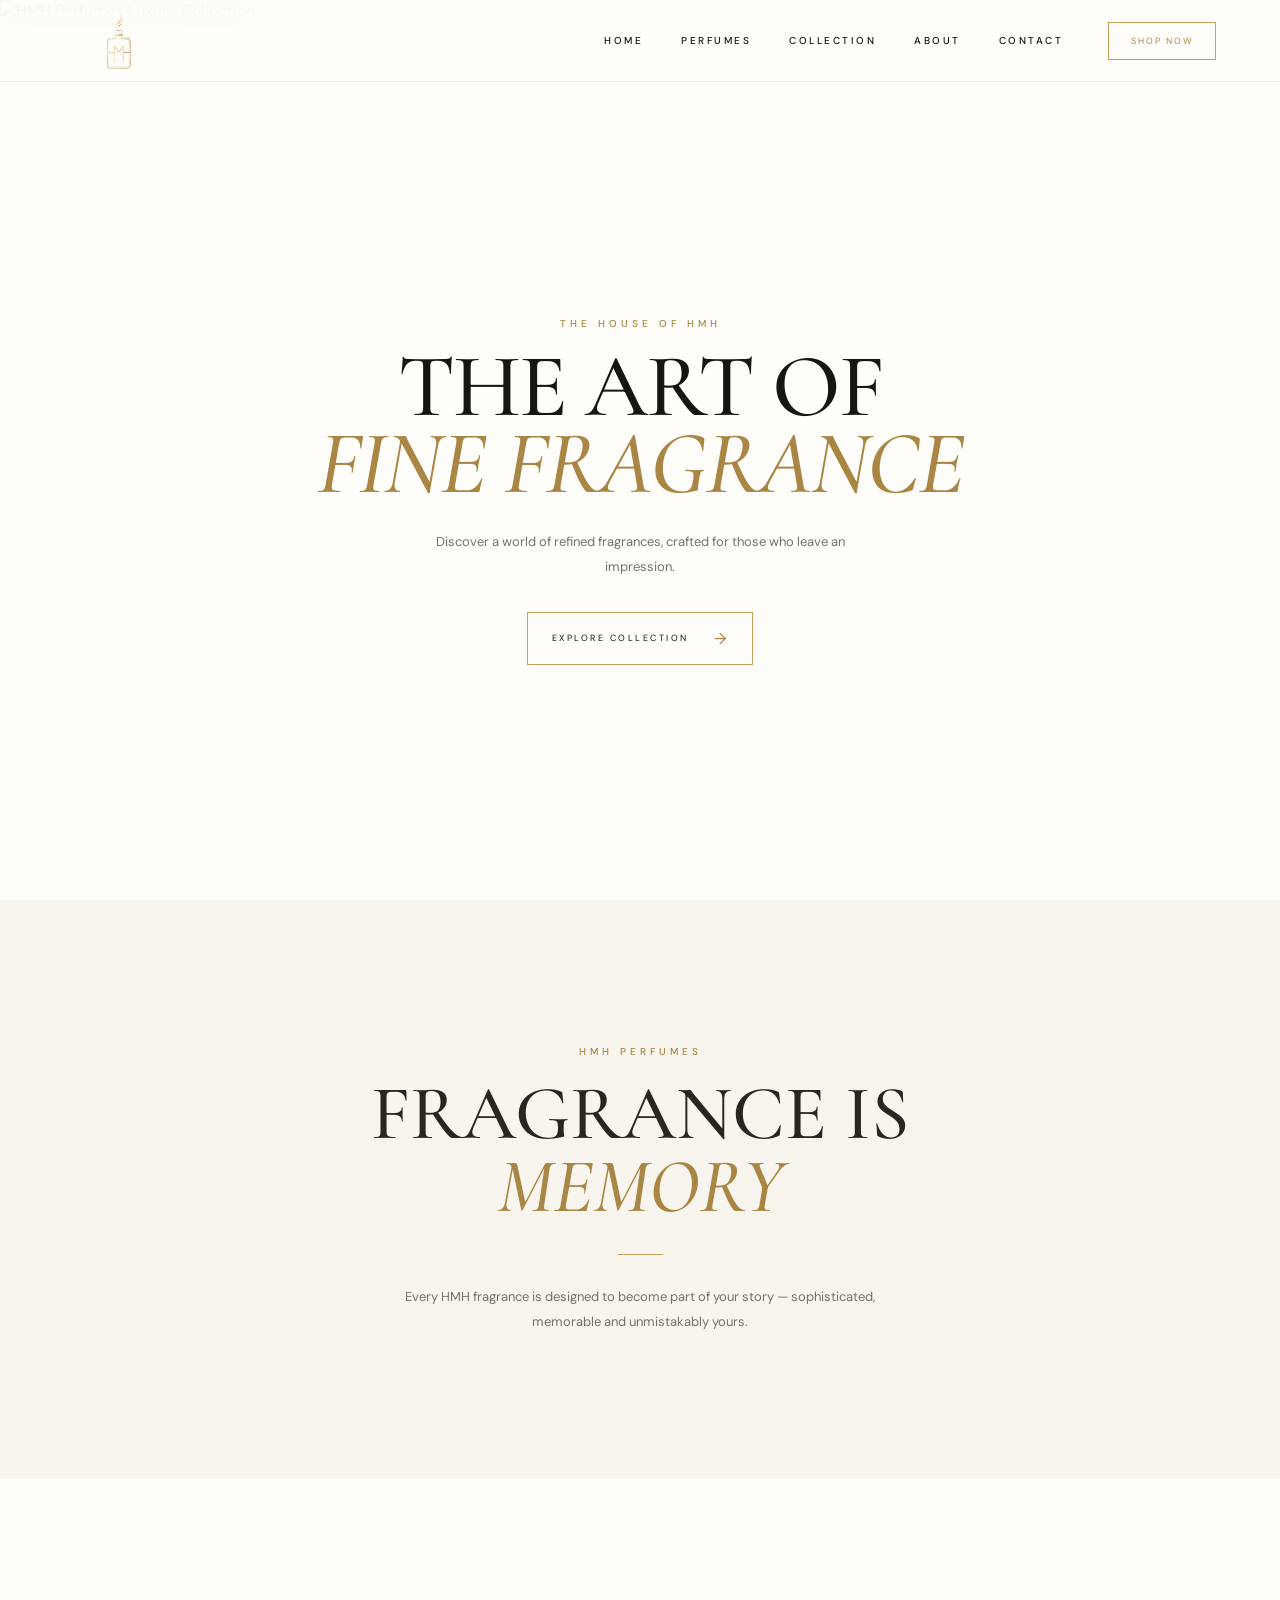
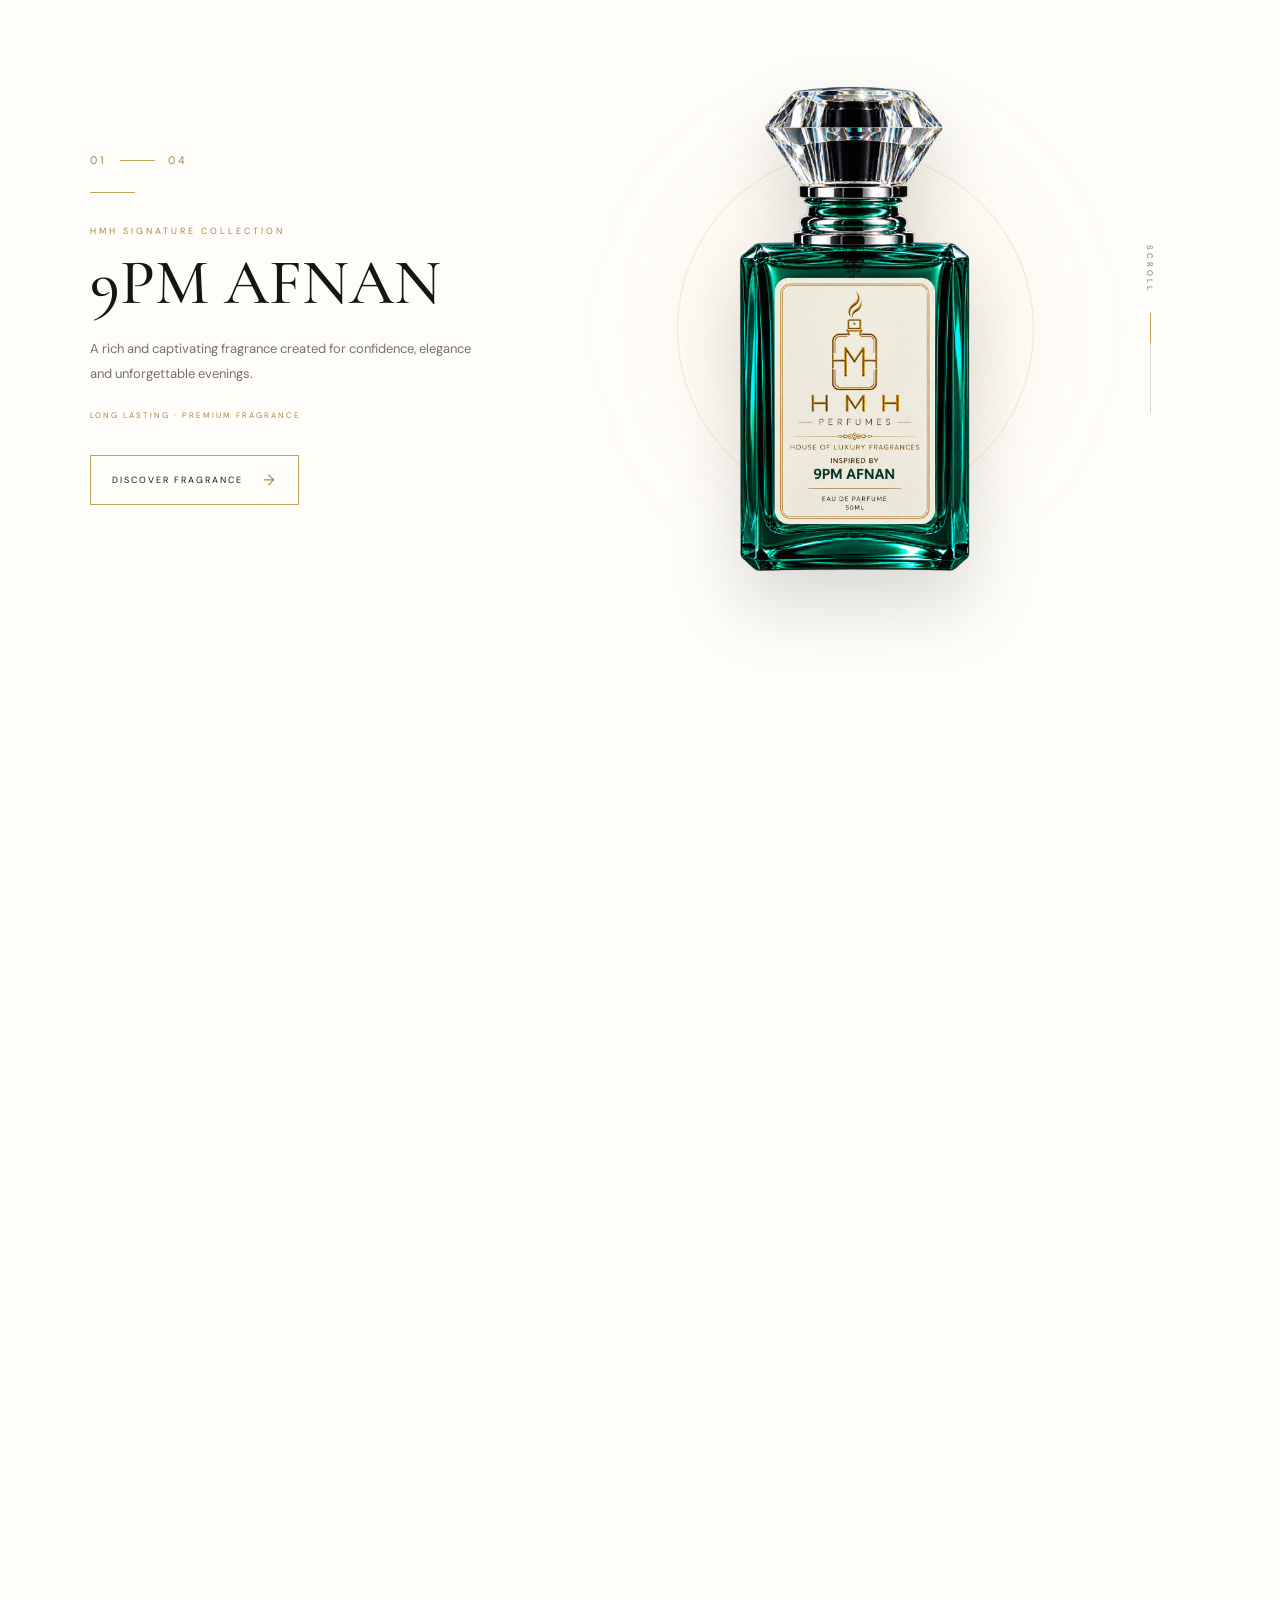
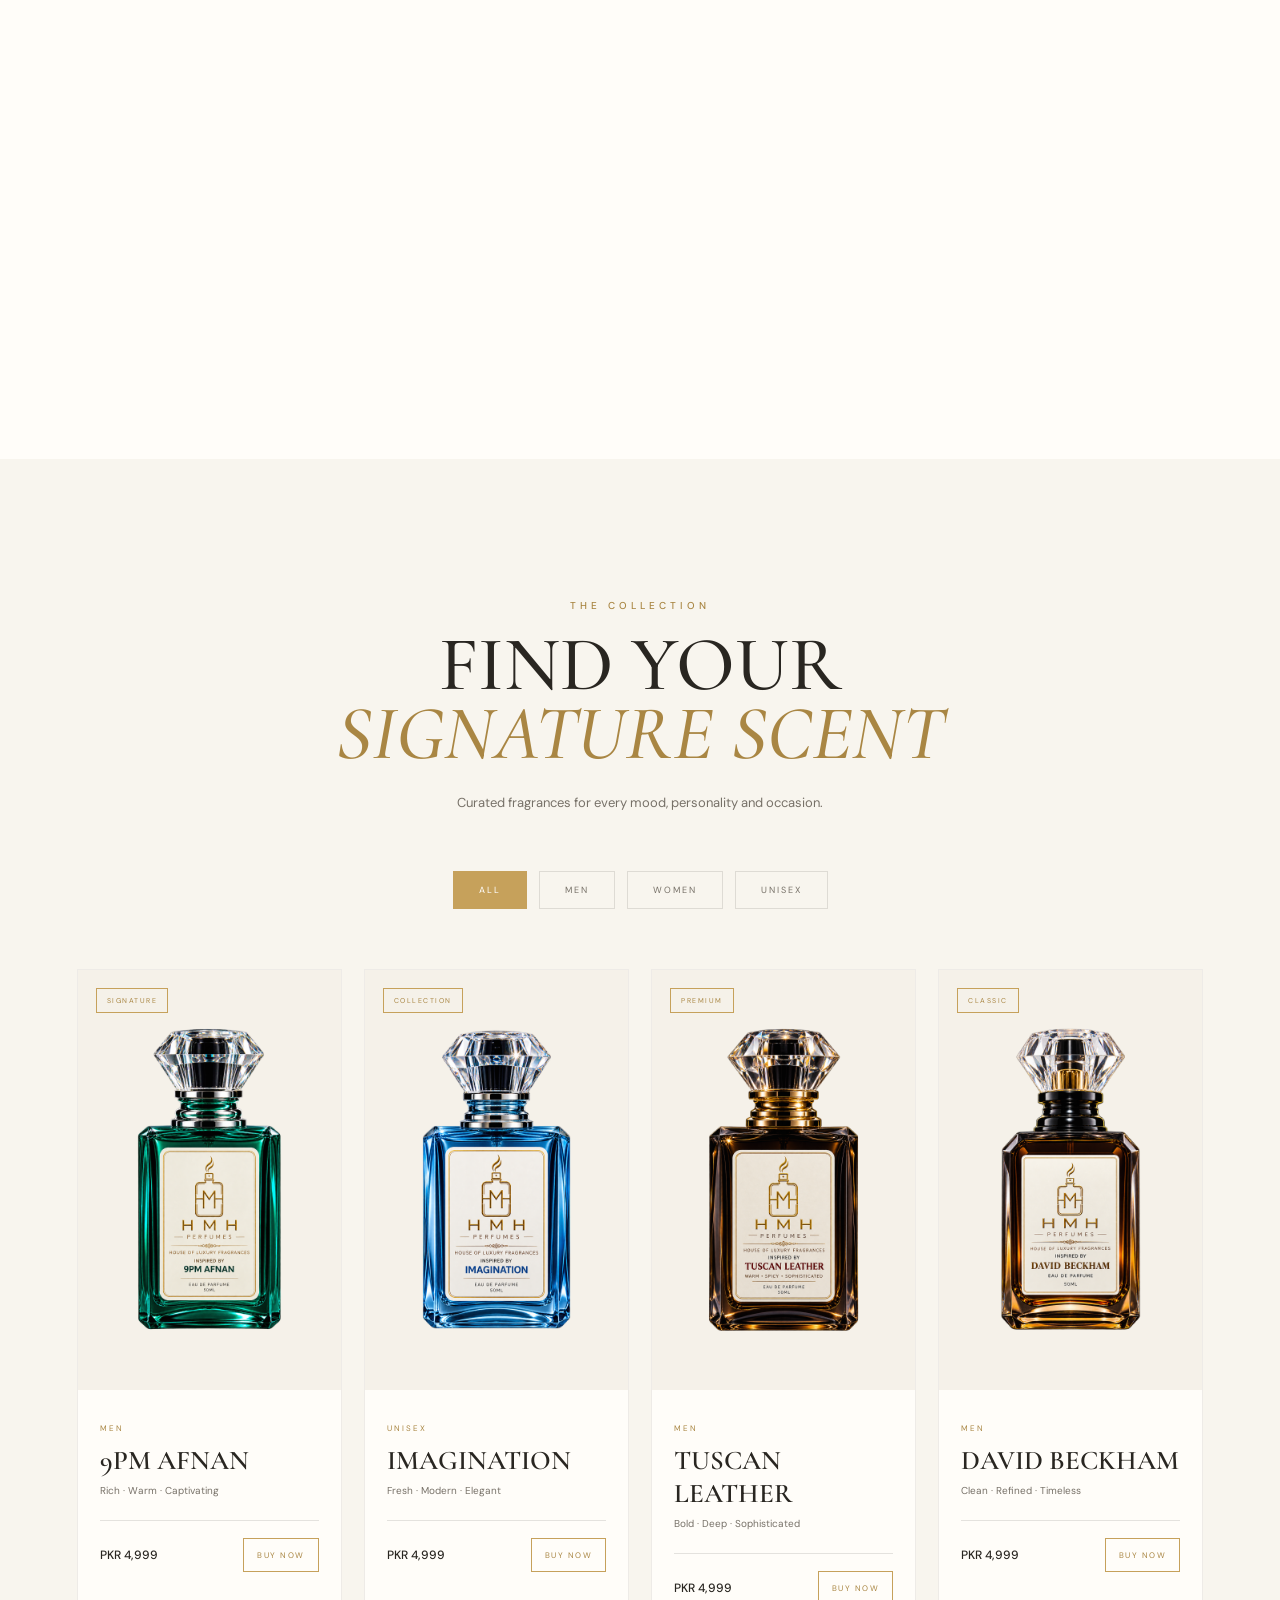
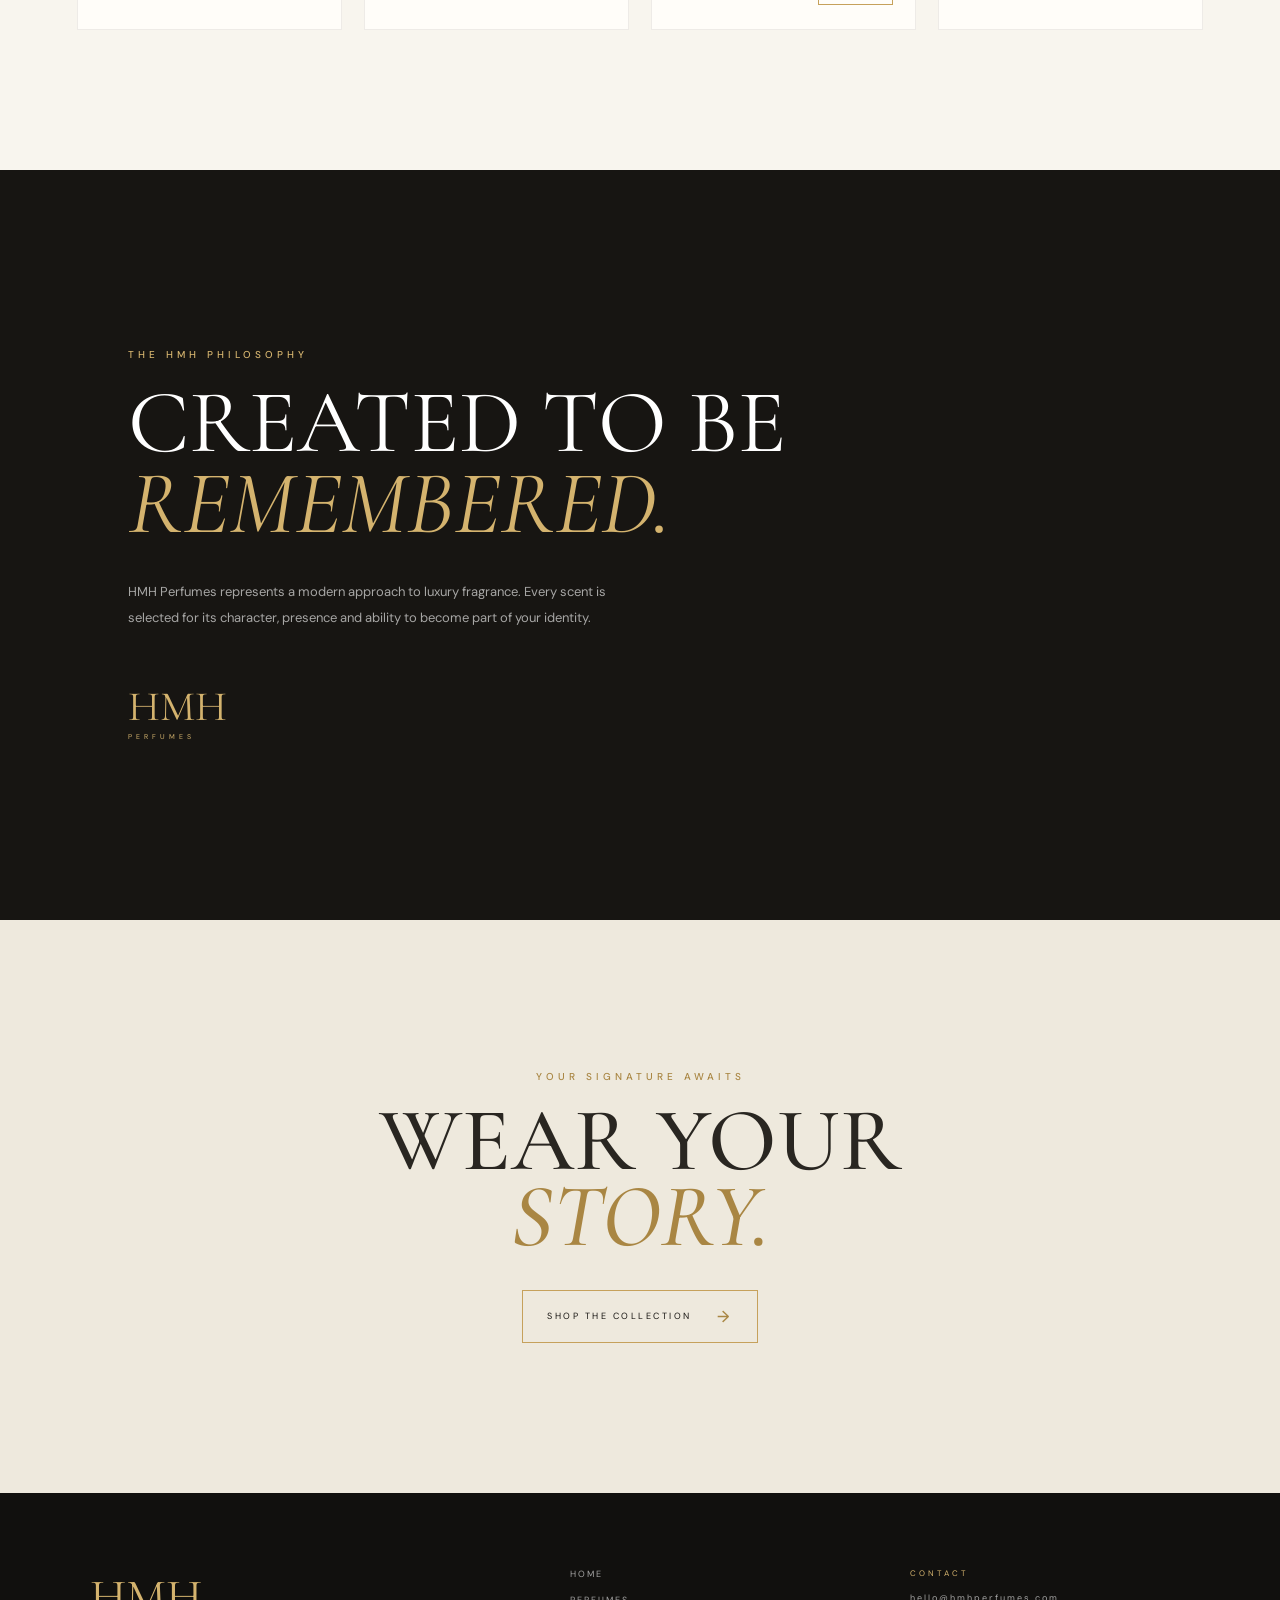
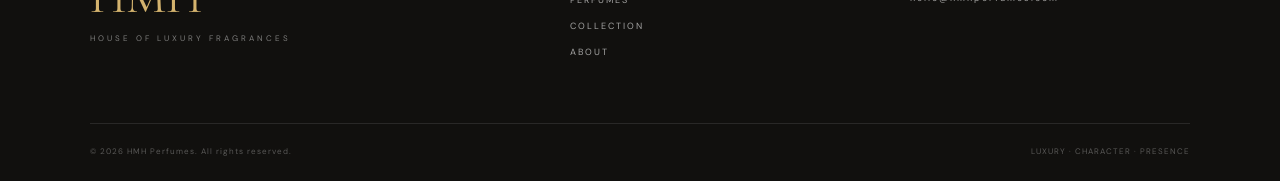
==== index.html @ aa84d040 "Complete HMH Perfumes redesign" ====
<!DOCTYPE html>
<html lang="en">
<head>
    <meta charset="UTF-8">

    <meta name="viewport" content="width=device-width, initial-scale=1.0">

    <title>HMH Perfumes | Luxury Fragrance Collection</title>

    <meta
        name="description"
        content="Discover HMH Perfumes — a premium fragrance collection created for confidence, elegance and unforgettable moments."
    >

    <meta name="theme-color" content="#f8f5ee">

    <!-- GOOGLE FONTS -->
    <link rel="preconnect" href="https://fonts.googleapis.com">
    <link rel="preconnect" href="https://fonts.gstatic.com" crossorigin>

    <link
        href="https://fonts.googleapis.com/css2?family=Cormorant+Garamond:wght@400;500;600;700&family=DM+Sans:wght@300;400;500;600&display=swap"
        rel="stylesheet"
    >

    <link rel="stylesheet" href="style.css">
</head>

<body>

<!-- ================= HEADER ================= -->

<header class="navbar">

    <a href="#home" class="logo">
        <img
            src="images/WhatsApp_Image_2026-09-05_at_12.46.24_AM-removebg-preview.png"
            alt=""
        >
    </a>

    <nav class="nav-menu">
        <a href="#home">HOME</a>
        <a href="#perfumes">PERFUMES</a>
        <a href="#collection">COLLECTION</a>
        <a href="#about">ABOUT</a>
        <a href="#contact">CONTACT</a>
    </nav>

    <div class="header-right">
        <a href="#collection" class="header-order">SHOP NOW</a>

        <button class="menu-btn" aria-label="Open Menu">
            <span></span>
            <span></span>
            <span></span>
        </button>
    </div>

</header>


<!-- ================= HERO ================= -->

<section class="hero" id="home">

    <div class="hero-image-wrap">

        <!-- Replace hero-perfume.jpg with your actual hero image filename -->
        <img
            src="images/hero-perfume.jpg"
            alt="HMH Perfumes Luxury Collection"
            class="hero-image"
        >

    </div>

    <div class="hero-content">

        <span class="hero-small">THE HOUSE OF HMH</span>

        <h1>
            THE ART OF
            <span>FINE FRAGRANCE</span>
        </h1>

        <p>
            Discover a world of refined fragrances,
            crafted for those who leave an impression.
        </p>

        <a href="#perfumes" class="hero-btn">
            EXPLORE COLLECTION
            <span>→</span>
        </a>

    </div>

</section>


<!-- ================= INTRO ================= -->

<section class="intro-section">

    <div class="intro-inner">

        <span class="section-eyebrow">
            HMH PERFUMES
        </span>

        <h2>
            FRAGRANCE IS
            <em>MEMORY</em>
        </h2>

        <div class="intro-line"></div>

        <p>
            Every HMH fragrance is designed to become
            part of your story — sophisticated,
            memorable and unmistakably yours.
        </p>

    </div>

</section>


<!-- ================= SCROLLING PERFUME SHOWCASE ================= -->

<section class="perfume-showcase" id="perfumes">

    <div class="showcase-inner">

        <div class="perfume-info">

            <div class="perfume-counter">
                <span id="currentNumber">01</span>
                <i></i>
                <span>04</span>
            </div>

            <div class="gold-line"></div>

            <span class="perfume-label">
                HMH SIGNATURE COLLECTION
            </span>

            <h2 id="perfumeTitle">
                9PM AFNAN
            </h2>

            <p id="perfumeDescription">
                A rich and captivating fragrance created
                for confidence, elegance and unforgettable
                evenings.
            </p>

            <div class="perfume-meta" id="perfumeMeta">
                LONG LASTING · PREMIUM FRAGRANCE
            </div>

            <a href="#collection" class="showcase-btn">
                DISCOVER FRAGRANCE
                <span>→</span>
            </a>

        </div>


        <div class="bottle-stage">

            <div class="bottle-glow"></div>

            <div class="bottle-circle"></div>

            <img
                id="perfumeBottle"
                src="images/eb234a7c-7804-4485-a522-682d16050d8d.png"
                alt="9PM Afnan"
            >

        </div>


        <div class="showcase-side">

            <span>SCROLL</span>

            <div class="scroll-line">
                <div></div>
            </div>

        </div>

    </div>

</section>


<!-- ================= COLLECTION ================= -->

<section class="collection" id="collection">

    <div class="collection-heading">

        <span>THE COLLECTION</span>

        <h2>
            FIND YOUR
            <em>SIGNATURE SCENT</em>
        </h2>

        <p>
            Curated fragrances for every mood,
            personality and occasion.
        </p>

    </div>


    <!-- CATEGORY FILTER -->

    <div class="category-filter">

        <button class="category-btn active" data-filter="all">
            ALL
        </button>

        <button class="category-btn" data-filter="men">
            MEN
        </button>

        <button class="category-btn" data-filter="women">
            WOMEN
        </button>

        <button class="category-btn" data-filter="unisex">
            UNISEX
        </button>

    </div>


    <!-- PRODUCTS -->

    <div class="products-grid">


        <!-- PRODUCT 1 -->

        <article
            class="product-card"
            data-category="men"
            data-name="9PM Afnan"
            data-price="4999"
            data-image="images/eb234a7c-7804-4485-a522-682d16050d8d.png"
        >

            <div class="product-image">

                <span class="product-tag">
                    SIGNATURE
                </span>

                <img
                    src="images/eb234a7c-7804-4485-a522-682d16050d8d.png"
                    alt="9PM Afnan Perfume"
                    loading="lazy"
                >

            </div>

            <div class="product-info">

                <span>MEN</span>

                <h3>9PM AFNAN</h3>

                <p>
                    Rich · Warm · Captivating
                </p>

                <div class="product-bottom">

                    <strong>
                        PKR 4,999
                    </strong>

                    <button class="buy-btn">
                        BUY NOW
                    </button>

                </div>

            </div>

        </article>


        <!-- PRODUCT 2 -->

        <article
            class="product-card"
            data-category="unisex"
            data-name="Imagination"
            data-price="4999"
            data-image="images/53cffe72-a68c-437d-a3b4-0e9c0e7a6394.png"
        >

            <div class="product-image">

                <span class="product-tag">
                    COLLECTION
                </span>

                <img
                    src="images/53cffe72-a68c-437d-a3b4-0e9c0e7a6394.png"
                    alt="Imagination Perfume"
                    loading="lazy"
                >

            </div>

            <div class="product-info">

                <span>UNISEX</span>

                <h3>IMAGINATION</h3>

                <p>
                    Fresh · Modern · Elegant
                </p>

                <div class="product-bottom">

                    <strong>
                        PKR 4,999
                    </strong>

                    <button class="buy-btn">
                        BUY NOW
                    </button>

                </div>

            </div>

        </article>


        <!-- PRODUCT 3 -->

        <article
            class="product-card"
            data-category="men"
            data-name="Tuscan Leather"
            data-price="4999"
            data-image="images/d34f3a82-3964-4421-888d-22a8f9772a6f.png"
        >

            <div class="product-image">

                <span class="product-tag">
                    PREMIUM
                </span>

                <img
                    src="images/d34f3a82-3964-4421-888d-22a8f9772a6f.png"
                    alt="Tuscan Leather Perfume"
                    loading="lazy"
                >

            </div>

            <div class="product-info">

                <span>MEN</span>

                <h3>TUSCAN LEATHER</h3>

                <p>
                    Bold · Deep · Sophisticated
                </p>

                <div class="product-bottom">

                    <strong>
                        PKR 4,999
                    </strong>

                    <button class="buy-btn">
                        BUY NOW
                    </button>

                </div>

            </div>

        </article>


        <!-- PRODUCT 4 -->

        <article
            class="product-card"
            data-category="men"
            data-name="David Beckham"
            data-price="4999"
            data-image="images/1832019a-c9d7-4a5f-a415-eadae083928e.png"
        >

            <div class="product-image">

                <span class="product-tag">
                    CLASSIC
                </span>

                <img
                    src="images/1832019a-c9d7-4a5f-a415-eadae083928e.png"
                    alt="David Beckham Perfume"
                    loading="lazy"
                >

            </div>

            <div class="product-info">

                <span>MEN</span>

                <h3>DAVID BECKHAM</h3>

                <p>
                    Clean · Refined · Timeless
                </p>

                <div class="product-bottom">

                    <strong>
                        PKR 4,999
                    </strong>

                    <button class="buy-btn">
                        BUY NOW
                    </button>

                </div>

            </div>

        </article>

    </div>

</section>


<!-- ================= ABOUT ================= -->

<section class="about-section" id="about">

    <div class="about-content">

        <span>THE HMH PHILOSOPHY</span>

        <h2>
            CREATED TO BE
            <em>REMEMBERED.</em>
        </h2>

        <p>
            HMH Perfumes represents a modern approach
            to luxury fragrance. Every scent is selected
            for its character, presence and ability to
            become part of your identity.
        </p>

        <div class="about-signature">
            HMH
            <small>PERFUMES</small>
        </div>

    </div>

</section>


<!-- ================= CTA ================= -->

<section class="final-cta">

    <div>

        <span>YOUR SIGNATURE AWAITS</span>

        <h2>
            WEAR YOUR
            <em>STORY.</em>
        </h2>

        <a href="#collection">
            SHOP THE COLLECTION
            <span>→</span>
        </a>

    </div>

</section>


<!-- ================= FOOTER ================= -->

<footer id="contact">

    <div class="footer-top">

        <div class="footer-brand">

            <div class="footer-logo">
                HMH
            </div>

            <p>
                HOUSE OF LUXURY FRAGRANCES
            </p>

        </div>


        <div class="footer-links">

            <a href="#home">HOME</a>
            <a href="#perfumes">PERFUMES</a>
            <a href="#collection">COLLECTION</a>
            <a href="#about">ABOUT</a>

        </div>


        <div class="footer-contact">

            <span>CONTACT</span>

            <a href="mailto:hello@hmhperfumes.com">
                hello@hmhperfumes.com
            </a>

        </div>

    </div>


    <div class="footer-bottom">

        <span>
            © 2026 HMH Perfumes. All rights reserved.
        </span>

        <span>
            LUXURY · CHARACTER · PRESENCE
        </span>

    </div>

</footer>


<!-- ================= PURCHASE MODAL ================= -->

<div class="purchase-modal" id="purchaseModal">

    <div class="purchase-box">

        <button class="close-modal" id="closeModal">
            ×
        </button>

        <div class="purchase-product">

            <img id="modalProductImage" src="" alt="">

            <div>

                <span id="modalCategory">
                    HMH PERFUMES
                </span>

                <h2 id="modalProductName">
                    Product
                </h2>

                <strong id="modalProductPrice">
                    PKR 4,999
                </strong>

            </div>

        </div>


        <div class="quantity-box">

            <span>QUANTITY</span>

            <div class="quantity-controls">

                <button id="minusBtn">
                    −
                </button>

                <strong id="quantity">
                    1
                </strong>

                <button id="plusBtn">
                    +
                </button>

            </div>

        </div>


        <div class="purchase-total">

            <span>TOTAL</span>

            <strong id="totalPrice">
                PKR 4,999
            </strong>

        </div>


        <button class="confirm-order">
            CONTINUE TO ORDER
            <span>→</span>
        </button>

    </div>

</div>


<!-- ================= SCRIPTS ================= -->

<script src="https://cdn.jsdelivr.net/npm/gsap@3.13.0/dist/gsap.min.js"></script>

<script src="https://cdn.jsdelivr.net/npm/gsap@3.13.0/dist/ScrollTrigger.min.js"></script>

<script src="script.js"></script>

</body>
</html>
---- style.css ----
/* =========================================================
   HMH PERFUMES
   PREMIUM LIGHT LUXURY DESIGN
========================================================= */

:root {
    --cream: #f8f5ee;
    --cream-dark: #eee9dd;
    --white: #fffdf9;
    --gold: #c6a15b;
    --gold-dark: #a98643;
    --black: #171512;
    --text: #292621;
    --muted: #777168;
    --border: rgba(38, 32, 24, 0.12);

    --serif: "Cormorant Garamond", Georgia, serif;
    --sans: "DM Sans", Arial, sans-serif;
}

* {
    margin: 0;
    padding: 0;
    box-sizing: border-box;
}

html {
    scroll-behavior: smooth;
}

body {
    background: var(--cream);
    color: var(--text);
    font-family: var(--sans);
    overflow-x: hidden;
}

img {
    max-width: 100%;
}

button,
a {
    font-family: inherit;
}

button {
    cursor: pointer;
}


/* =========================================================
   HEADER
========================================================= */

.navbar {
    position: fixed;
    top: 0;
    left: 0;
    width: 100%;
    height: 82px;
    padding: 0 5%;
    display: flex;
    align-items: center;
    justify-content: space-between;
    background: rgba(255, 253, 249, 0.92);
    backdrop-filter: blur(18px);
    -webkit-backdrop-filter: blur(18px);
    border-bottom: 1px solid rgba(198, 161, 91, 0.25);
    z-index: 1000;
}

.logo {
    display: flex;
    align-items: center;
    width: 115px;
}

.logo img {
    width: 110px;
    height: 58px;
    object-fit: contain;
    display: block;
}

.nav-menu {
    display: flex;
    align-items: center;
    gap: 38px;
    margin-left: auto;
    margin-right: 45px;
}

.nav-menu a {
    position: relative;
    color: var(--black);
    text-decoration: none;
    font-size: 10px;
    font-weight: 500;
    letter-spacing: 2.5px;
    transition: color 0.3s ease;
}

.nav-menu a::after {
    content: "";
    position: absolute;
    left: 50%;
    bottom: -9px;
    width: 0;
    height: 1px;
    background: var(--gold);
    transform: translateX(-50%);
    transition: width 0.3s ease;
}

.nav-menu a:hover {
    color: var(--gold-dark);
}

.nav-menu a:hover::after {
    width: 100%;
}

.header-right {
    display: flex;
    align-items: center;
}

.header-order {
    min-width: 108px;
    height: 38px;
    display: flex;
    align-items: center;
    justify-content: center;
    border: 1px solid var(--gold);
    color: var(--gold-dark);
    text-decoration: none;
    font-size: 9px;
    letter-spacing: 2px;
    transition: 0.3s ease;
}

.header-order:hover {
    background: var(--gold);
    color: white;
}

.menu-btn {
    display: none;
    background: none;
    border: 0;
    width: 32px;
}

.menu-btn span {
    display: block;
    width: 100%;
    height: 1.5px;
    background: var(--black);
    margin: 6px 0;
}


/* =========================================================
   HERO
========================================================= */

.hero {
    position: relative;
    width: 100%;
    min-height: 100vh;
    background: var(--white);
    overflow: hidden;
    display: flex;
    align-items: center;
    justify-content: center;
    padding-top: 82px;
}

.hero-image-wrap {
    position: absolute;
    inset: 0;
    display: flex;
    align-items: center;
    justify-content: center;
}

.hero-image {
    width: 100%;
    height: 100%;
    object-fit: contain;
    object-position: center;
    display: block;
}

.hero-content {
    position: relative;
    z-index: 2;
    width: 90%;
    max-width: 650px;
    text-align: center;
    margin-left: auto;
    margin-right: auto;
}

.hero-small {
    display: block;
    margin-bottom: 18px;
    color: var(--gold-dark);
    font-size: 10px;
    font-weight: 500;
    letter-spacing: 4px;
}

.hero h1 {
    font-family: var(--serif);
    font-size: clamp(55px, 7vw, 100px);
    line-height: 0.86;
    font-weight: 500;
    color: var(--black);
    letter-spacing: -2px;
}

.hero h1 span {
    display: block;
    color: var(--gold-dark);
    font-style: italic;
}

.hero p {
    max-width: 480px;
    margin: 28px auto 32px;
    color: var(--muted);
    font-size: 13px;
    line-height: 1.9;
}

.hero-btn,
.final-cta a {
    display: inline-flex;
    align-items: center;
    gap: 25px;
    padding: 15px 24px;
    border: 1px solid var(--gold);
    color: var(--black);
    text-decoration: none;
    font-size: 9px;
    letter-spacing: 2.5px;
    transition: 0.35s ease;
}

.hero-btn span,
.final-cta a span {
    color: var(--gold-dark);
    font-size: 16px;
}

.hero-btn:hover,
.final-cta a:hover {
    background: var(--gold);
    color: white;
}


/* =========================================================
   INTRO
========================================================= */

.intro-section {
    background: var(--cream);
    padding: 145px 8%;
    text-align: center;
}

.intro-inner {
    max-width: 800px;
    margin: auto;
}

.section-eyebrow,
.collection-heading > span,
.about-content > span,
.final-cta span {
    display: block;
    color: var(--gold-dark);
    font-size: 10px;
    font-weight: 500;
    letter-spacing: 4px;
}

.intro-section h2 {
    margin-top: 20px;
    font-family: var(--serif);
    font-size: clamp(48px, 6vw, 82px);
    line-height: 0.95;
    font-weight: 500;
}

.intro-section h2 em {
    color: var(--gold-dark);
    font-style: italic;
}

.intro-line {
    width: 45px;
    height: 1px;
    background: var(--gold);
    margin: 30px auto;
}

.intro-section p {
    max-width: 520px;
    margin: auto;
    color: var(--muted);
    line-height: 1.9;
    font-size: 13px;
}


/* =========================================================
   PERFUME SCROLL SHOWCASE
========================================================= */

.perfume-showcase {
    position: relative;
    height: 420vh;
    background: var(--white);
}

.showcase-inner {
    position: sticky;
    top: 0;
    height: 100vh;
    min-height: 650px;
    overflow: hidden;
    display: grid;
    grid-template-columns: 1fr 1fr 80px;
    align-items: center;
    padding: 0 7%;
}

.perfume-info {
    position: relative;
    z-index: 5;
    max-width: 480px;
}

.perfume-counter {
    display: flex;
    align-items: center;
    gap: 13px;
    font-size: 11px;
    letter-spacing: 3px;
    color: var(--gold-dark);
}

.perfume-counter i {
    display: block;
    width: 35px;
    height: 1px;
    background: var(--gold);
}

.gold-line {
    width: 45px;
    height: 1px;
    background: var(--gold);
    margin: 25px 0;
}

.perfume-label {
    color: var(--gold-dark);
    font-size: 9px;
    letter-spacing: 3px;
}

.perfume-info h2 {
    margin-top: 15px;
    font-family: var(--serif);
    font-size: clamp(48px, 5vw, 78px);
    line-height: 0.9;
    font-weight: 500;
    color: var(--black);
}

.perfume-info > p {
    margin-top: 25px;
    max-width: 390px;
    color: var(--muted);
    font-size: 13px;
    line-height: 1.9;
}

.perfume-meta {
    margin-top: 24px;
    color: var(--gold-dark);
    font-size: 8px;
    letter-spacing: 2px;
}

.showcase-btn {
    display: inline-flex;
    align-items: center;
    gap: 20px;
    margin-top: 35px;
    padding: 14px 21px;
    border: 1px solid var(--gold);
    text-decoration: none;
    color: var(--black);
    font-size: 9px;
    letter-spacing: 2px;
    transition: 0.3s ease;
}

.showcase-btn span {
    color: var(--gold-dark);
    font-size: 15px;
}

.showcase-btn:hover {
    background: var(--gold);
    color: white;
}

.bottle-stage {
    position: relative;
    height: 100%;
    display: flex;
    align-items: center;
    justify-content: center;
}

.bottle-circle {
    position: absolute;
    width: min(430px, 70%);
    aspect-ratio: 1;
    border-radius: 50%;
    border: 1px solid rgba(198, 161, 91, 0.22);
}

.bottle-glow {
    position: absolute;
    width: 280px;
    height: 280px;
    border-radius: 50%;
    background: rgba(198, 161, 91, 0.12);
    filter: blur(70px);
}

#perfumeBottle {
    position: relative;
    z-index: 3;
    width: min(330px, 65%);
    max-height: 72vh;
    object-fit: contain;
    filter: drop-shadow(0 35px 35px rgba(0, 0, 0, 0.14));
}

.showcase-side {
    height: 250px;
    display: flex;
    align-items: center;
    flex-direction: column;
    justify-content: center;
    gap: 20px;
}

.showcase-side span {
    writing-mode: vertical-rl;
    color: var(--muted);
    font-size: 8px;
    letter-spacing: 3px;
}

.scroll-line {
    width: 1px;
    height: 100px;
    background: rgba(0, 0, 0, 0.15);
    position: relative;
}

.scroll-line div {
    position: absolute;
    left: 0;
    top: 0;
    width: 1px;
    height: 30px;
    background: var(--gold);
}


/* =========================================================
   COLLECTION
========================================================= */

.collection {
    background: var(--cream);
    padding: 140px 6%;
}

.collection-heading {
    text-align: center;
    max-width: 750px;
    margin: auto;
}

.collection-heading h2 {
    margin-top: 18px;
    font-family: var(--serif);
    font-size: clamp(48px, 6vw, 82px);
    line-height: 0.9;
    font-weight: 500;
}

.collection-heading h2 em {
    display: block;
    color: var(--gold-dark);
    font-style: italic;
}

.collection-heading p {
    margin: 25px auto 0;
    color: var(--muted);
    font-size: 13px;
}

.category-filter {
    margin: 60px auto;
    display: flex;
    justify-content: center;
    gap: 12px;
}

.category-btn {
    padding: 12px 25px;
    background: transparent;
    border: 1px solid var(--border);
    color: var(--muted);
    font-size: 9px;
    letter-spacing: 2px;
    transition: 0.3s ease;
}

.category-btn:hover,
.category-btn.active {
    border-color: var(--gold);
    background: var(--gold);
    color: white;
}

.products-grid {
    max-width: 1250px;
    margin: auto;
    display: grid;
    grid-template-columns: repeat(4, 1fr);
    gap: 22px;
}

.product-card {
    background: var(--white);
    border: 1px solid rgba(40, 32, 20, 0.08);
    transition: transform 0.4s ease, box-shadow 0.4s ease;
}

.product-card:hover {
    transform: translateY(-8px);
    box-shadow: 0 25px 60px rgba(45, 35, 20, 0.09);
}

.product-image {
    position: relative;
    height: 420px;
    display: flex;
    align-items: center;
    justify-content: center;
    background: #f5f1e9;
    overflow: hidden;
}

.product-image img {
    width: 78%;
    height: 85%;
    object-fit: contain;
    transition: transform 0.5s ease;
}

.product-card:hover .product-image img {
    transform: scale(1.06);
}

.product-tag {
    position: absolute;
    top: 18px;
    left: 18px;
    z-index: 2;
    padding: 7px 10px;
    border: 1px solid var(--gold);
    color: var(--gold-dark);
    font-size: 7px;
    letter-spacing: 1.5px;
}

.product-info {
    padding: 25px 22px 24px;
}

.product-info > span {
    color: var(--gold-dark);
    font-size: 8px;
    letter-spacing: 2px;
}

.product-info h3 {
    margin-top: 8px;
    font-family: var(--serif);
    font-size: 27px;
    font-weight: 600;
}

.product-info p {
    margin-top: 7px;
    color: var(--muted);
    font-size: 10px;
}

.product-bottom {
    display: flex;
    align-items: center;
    justify-content: space-between;
    margin-top: 23px;
    padding-top: 17px;
    border-top: 1px solid var(--border);
}

.product-bottom strong {
    font-size: 12px;
    font-weight: 500;
}

.buy-btn {
    border: 1px solid var(--gold);
    background: transparent;
    padding: 11px 13px;
    color: var(--gold-dark);
    font-size: 8px;
    letter-spacing: 1.5px;
    transition: 0.3s ease;
}

.buy-btn:hover {
    background: var(--gold);
    color: white;
}


/* =========================================================
   ABOUT
========================================================= */

.about-section {
    min-height: 750px;
    display: flex;
    align-items: center;
    padding: 120px 10%;
    background: var(--black);
    color: white;
}

.about-content {
    max-width: 720px;
}

.about-content > span {
    color: #d4b36e;
}

.about-content h2 {
    margin-top: 22px;
    font-family: var(--serif);
    font-size: clamp(52px, 7vw, 95px);
    font-weight: 400;
    line-height: 0.9;
}

.about-content h2 em {
    color: #d4b36e;
    font-style: italic;
}

.about-content p {
    max-width: 520px;
    margin-top: 35px;
    color: rgba(255, 255, 255, 0.62);
    font-size: 13px;
    line-height: 2;
}

.about-signature {
    margin-top: 50px;
    font-family: var(--serif);
    font-size: 42px;
    color: #d4b36e;
}

.about-signature small {
    display: block;
    font-family: var(--sans);
    font-size: 7px;
    letter-spacing: 4px;
}


/* =========================================================
   FINAL CTA
========================================================= */

.final-cta {
    padding: 150px 7%;
    text-align: center;
    background: var(--cream-dark);
}

.final-cta h2 {
    margin: 20px 0 35px;
    font-family: var(--serif);
    font-size: clamp(55px, 7vw, 95px);
    line-height: 0.85;
    font-weight: 500;
}

.final-cta h2 em {
    display: block;
    color: var(--gold-dark);
    font-style: italic;
}


/* =========================================================
   FOOTER
========================================================= */

footer {
    background: #11100e;
    color: white;
    padding: 75px 7% 25px;
}

.footer-top {
    display: grid;
    grid-template-columns: 1.5fr 1fr 1fr;
    gap: 60px;
    padding-bottom: 65px;
}

.footer-logo {
    font-family: var(--serif);
    font-size: 48px;
    color: #d4b36e;
}

.footer-brand p {
    margin-top: 7px;
    color: rgba(255,255,255,0.45);
    font-size: 8px;
    letter-spacing: 3px;
}

.footer-links,
.footer-contact {
    display: flex;
    flex-direction: column;
    gap: 14px;
}

.footer-links a,
.footer-contact a {
    color: rgba(255,255,255,0.62);
    text-decoration: none;
    font-size: 9px;
    letter-spacing: 2px;
    transition: 0.3s ease;
}

.footer-links a:hover,
.footer-contact a:hover {
    color: #d4b36e;
}

.footer-contact span {
    color: #d4b36e;
    font-size: 8px;
    letter-spacing: 3px;
}

.footer-bottom {
    padding-top: 22px;
    border-top: 1px solid rgba(255,255,255,0.1);
    display: flex;
    justify-content: space-between;
    gap: 20px;
    color: rgba(255,255,255,0.3);
    font-size: 8px;
    letter-spacing: 1px;
}


/* =========================================================
   PURCHASE MODAL
========================================================= */

.purchase-modal {
    position: fixed;
    inset: 0;
    z-index: 3000;
    display: none;
    align-items: center;
    justify-content: center;
    padding: 20px;
    background: rgba(20, 17, 13, 0.62);
    backdrop-filter: blur(10px);
}

.purchase-modal.open {
    display: flex;
}

.purchase-box {
    position: relative;
    width: min(520px, 100%);
    background: var(--white);
    padding: 40px;
    box-shadow: 0 30px 100px rgba(0,0,0,0.25);
}

.close-modal {
    position: absolute;
    top: 15px;
    right: 18px;
    border: 0;
    background: none;
    font-size: 28px;
    color: var(--muted);
}

.purchase-product {
    display: flex;
    align-items: center;
    gap: 25px;
    padding-bottom: 25px;
    border-bottom: 1px solid var(--border);
}

.purchase-product img {
    width: 120px;
    height: 150px;
    object-fit: contain;
    background: #f5f1e9;
}

.purchase-product span {
    color: var(--gold-dark);
    font-size: 8px;
    letter-spacing: 2px;
}

.purchase-product h2 {
    margin: 8px 0;
    font-family: var(--serif);
    font-size: 32px;
    font-weight: 600;
}

.purchase-product strong {
    font-size: 13px;
}

.quantity-box {
    display: flex;
    justify-content: space-between;
    align-items: center;
    padding: 25px 0;
}

.quantity-box > span,
.purchase-total span {
    color: var(--muted);
    font-size: 8px;
    letter-spacing: 2px;
}

.quantity-controls {
    display: flex;
    align-items: center;
    gap: 20px;
}

.quantity-controls button {
    width: 30px;
    height: 30px;
    border: 1px solid var(--border);
    background: transparent;
    font-size: 18px;
}

.quantity-controls strong {
    font-size: 14px;
}

.purchase-total {
    display: flex;
    justify-content: space-between;
    padding: 20px 0;
    border-top: 1px solid var(--border);
}

.confirm-order {
    width: 100%;
    height: 52px;
    margin-top: 15px;
    border: 1px solid var(--gold);
    background: var(--gold);
    color: white;
    font-size: 9px;
    letter-spacing: 2px;
}

.confirm-order span {
    margin-left: 15px;
    font-size: 15px;
}


/* =========================================================
   RESPONSIVE
========================================================= */

@media (max-width: 1100px) {

    .nav-menu {
        gap: 23px;
        margin-right: 25px;
    }

    .products-grid {
        grid-template-columns: repeat(2, 1fr);
    }

    .showcase-inner {
        padding: 0 5%;
    }

}


@media (max-width: 800px) {

    .navbar {
        height: 70px;
        padding: 0 20px;
    }

    .logo {
        width: 90px;
    }

    .logo img {
        width: 90px;
        height: 50px;
    }

    .header-order {
        display: none;
    }

    .menu-btn {
        display: block;
    }

    .nav-menu {
        position: absolute;
        top: 70px;
        left: 0;
        width: 100%;
        display: none;
        flex-direction: column;
        gap: 0;
        margin: 0;
        padding: 5px 25px 20px;
        background: rgba(255,253,249,0.98);
        border-bottom: 1px solid rgba(198,161,91,0.25);
    }

    .nav-menu.open {
        display: flex;
    }

    .nav-menu a {
        width: 100%;
        padding: 17px 0;
        text-align: center;
        border-bottom: 1px solid var(--border);
    }

    .nav-menu a::after {
        display: none;
    }

    .hero {
        min-height: 700px;
        padding-top: 70px;
    }

    .hero-image {
        height: auto;
        min-height: 100%;
        object-fit: contain;
    }

    .hero-content {
        width: 90%;
    }

    .intro-section {
        padding: 100px 25px;
    }

    .perfume-showcase {
        height: 330vh;
    }

    .showcase-inner {
        height: 100vh;
        min-height: 650px;
        grid-template-columns: 1fr;
        grid-template-rows: 1fr 1fr;
        padding: 80px 25px 25px;
    }

    .perfume-info {
        align-self: center;
        text-align: center;
        max-width: 600px;
        width: 100%;
    }

    .perfume-counter,
    .gold-line {
        margin-left: auto;
        margin-right: auto;
    }

    .perfume-info > p {
        margin-left: auto;
        margin-right: auto;
    }

    .bottle-stage {
        grid-row: 1;
        min-height: 350px;
    }

    .perfume-info {
        grid-row: 2;
    }

    #perfumeBottle {
        width: 230px;
        max-height: 42vh;
    }

    .bottle-circle {
        width: 270px;
    }

    .showcase-side {
        display: none;
    }

    .collection {
        padding: 100px 20px;
    }

    .category-filter {
        flex-wrap: wrap;
    }

    .products-grid {
        grid-template-columns: 1fr 1fr;
        gap: 12px;
    }

    .product-image {
        height: 330px;
    }

    .product-info {
        padding: 20px 15px;
    }

    .product-info h3 {
        font-size: 23px;
    }

    .product-bottom {
        align-items: flex-start;
        flex-direction: column;
        gap: 14px;
    }

    .buy-btn {
        width: 100%;
    }

    .about-section {
        min-height: 600px;
        padding: 90px 25px;
    }

    .footer-top {
        grid-template-columns: 1fr;
        gap: 40px;
    }

    .footer-bottom {
        flex-direction: column;
    }

}


@media (max-width: 520px) {

    .hero {
        min-height: 620px;
    }

    .hero h1 {
        font-size: 52px;
    }

    .hero p {
        font-size: 12px;
    }

    .products-grid {
        grid-template-columns: 1fr;
    }

    .product-image {
        height: 390px;
    }

    .category-btn {
        padding: 11px 17px;
    }

    .purchase-box {
        padding: 30px 22px;
    }

    .purchase-product img {
        width: 90px;
        height: 120px;
    }

}
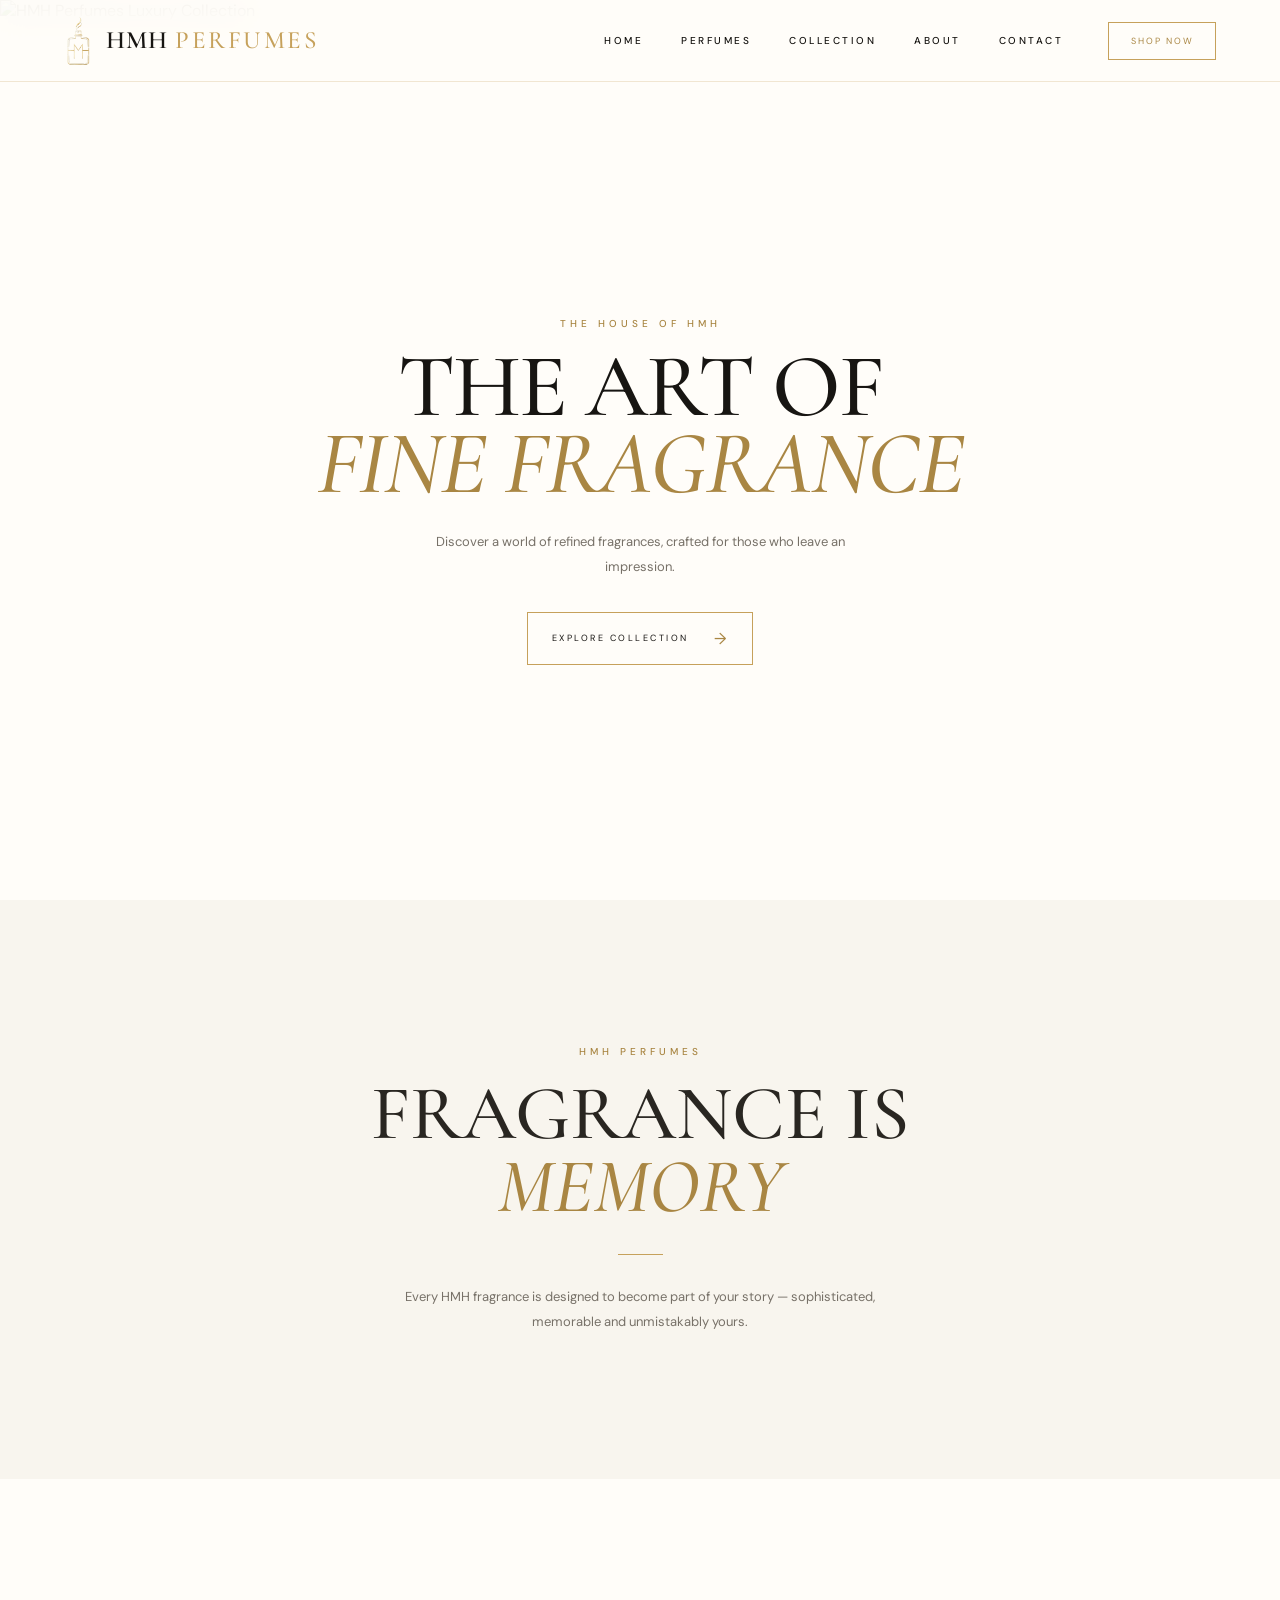
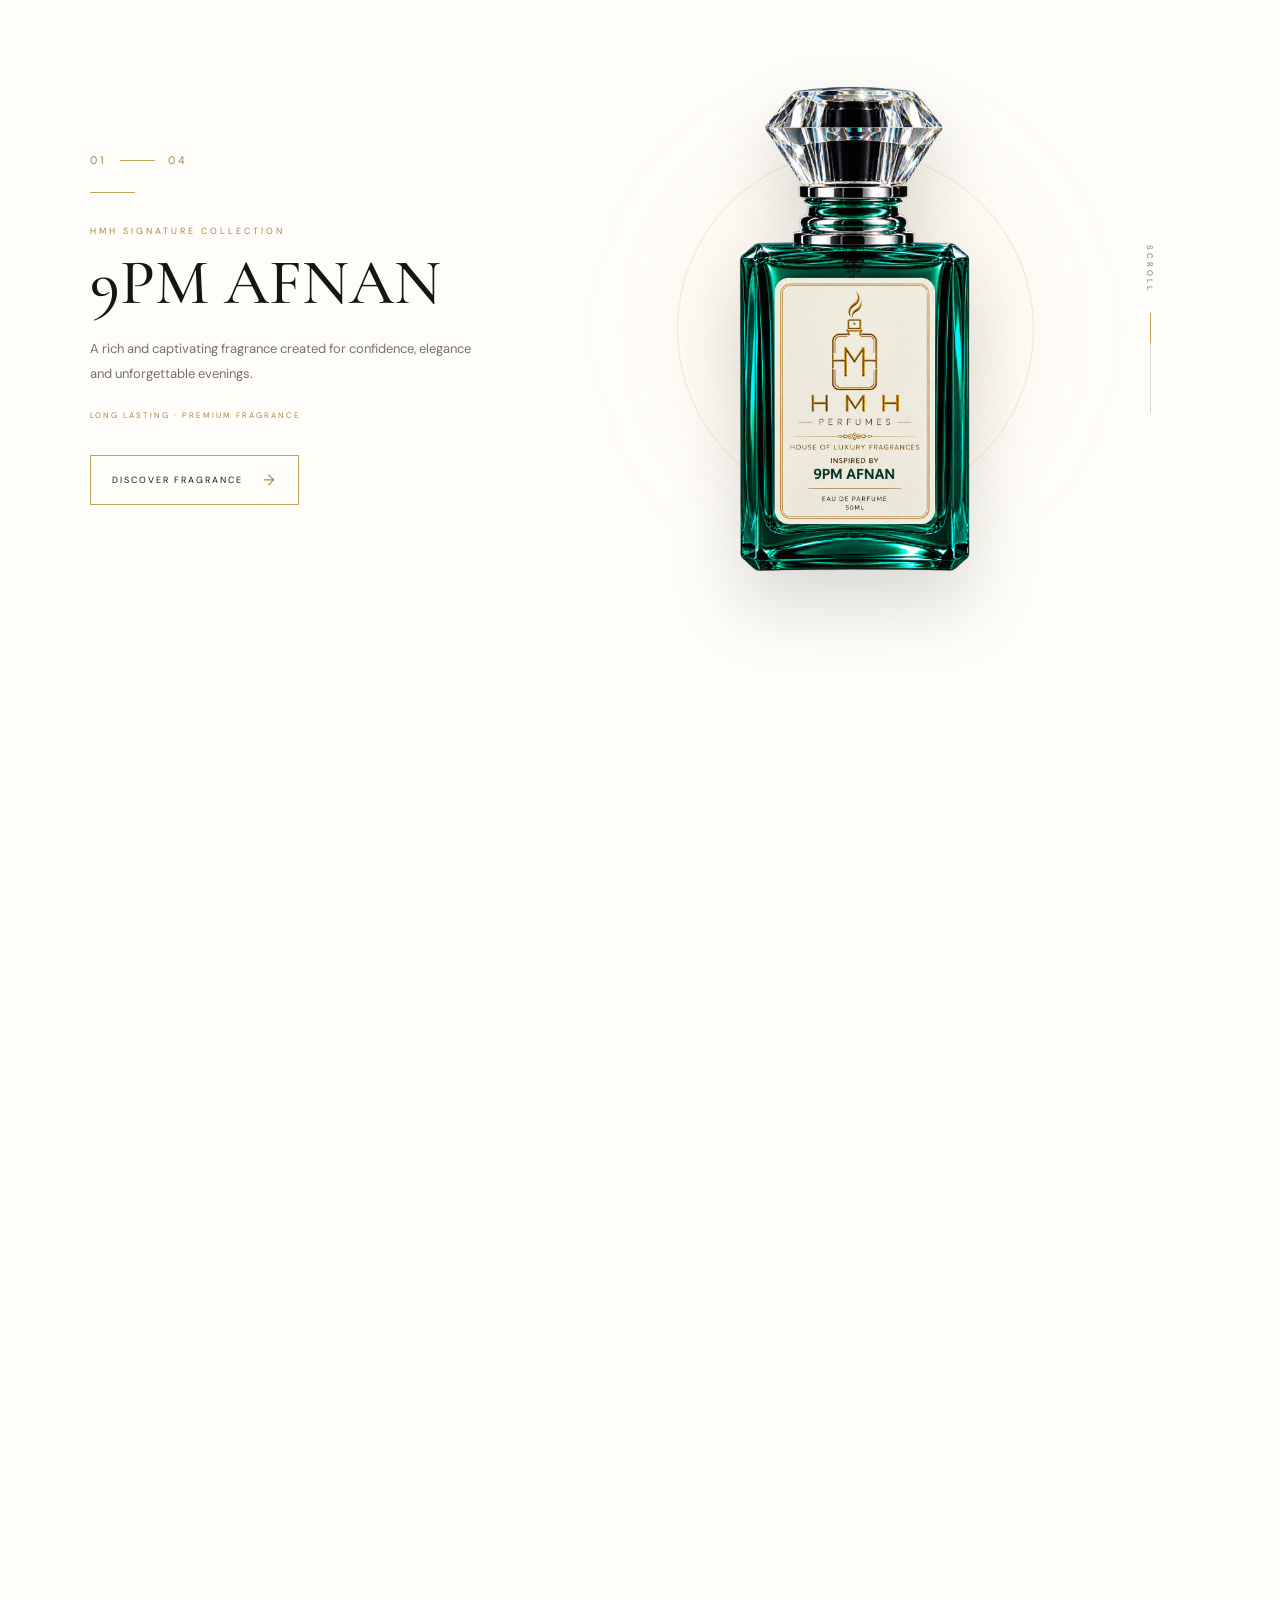
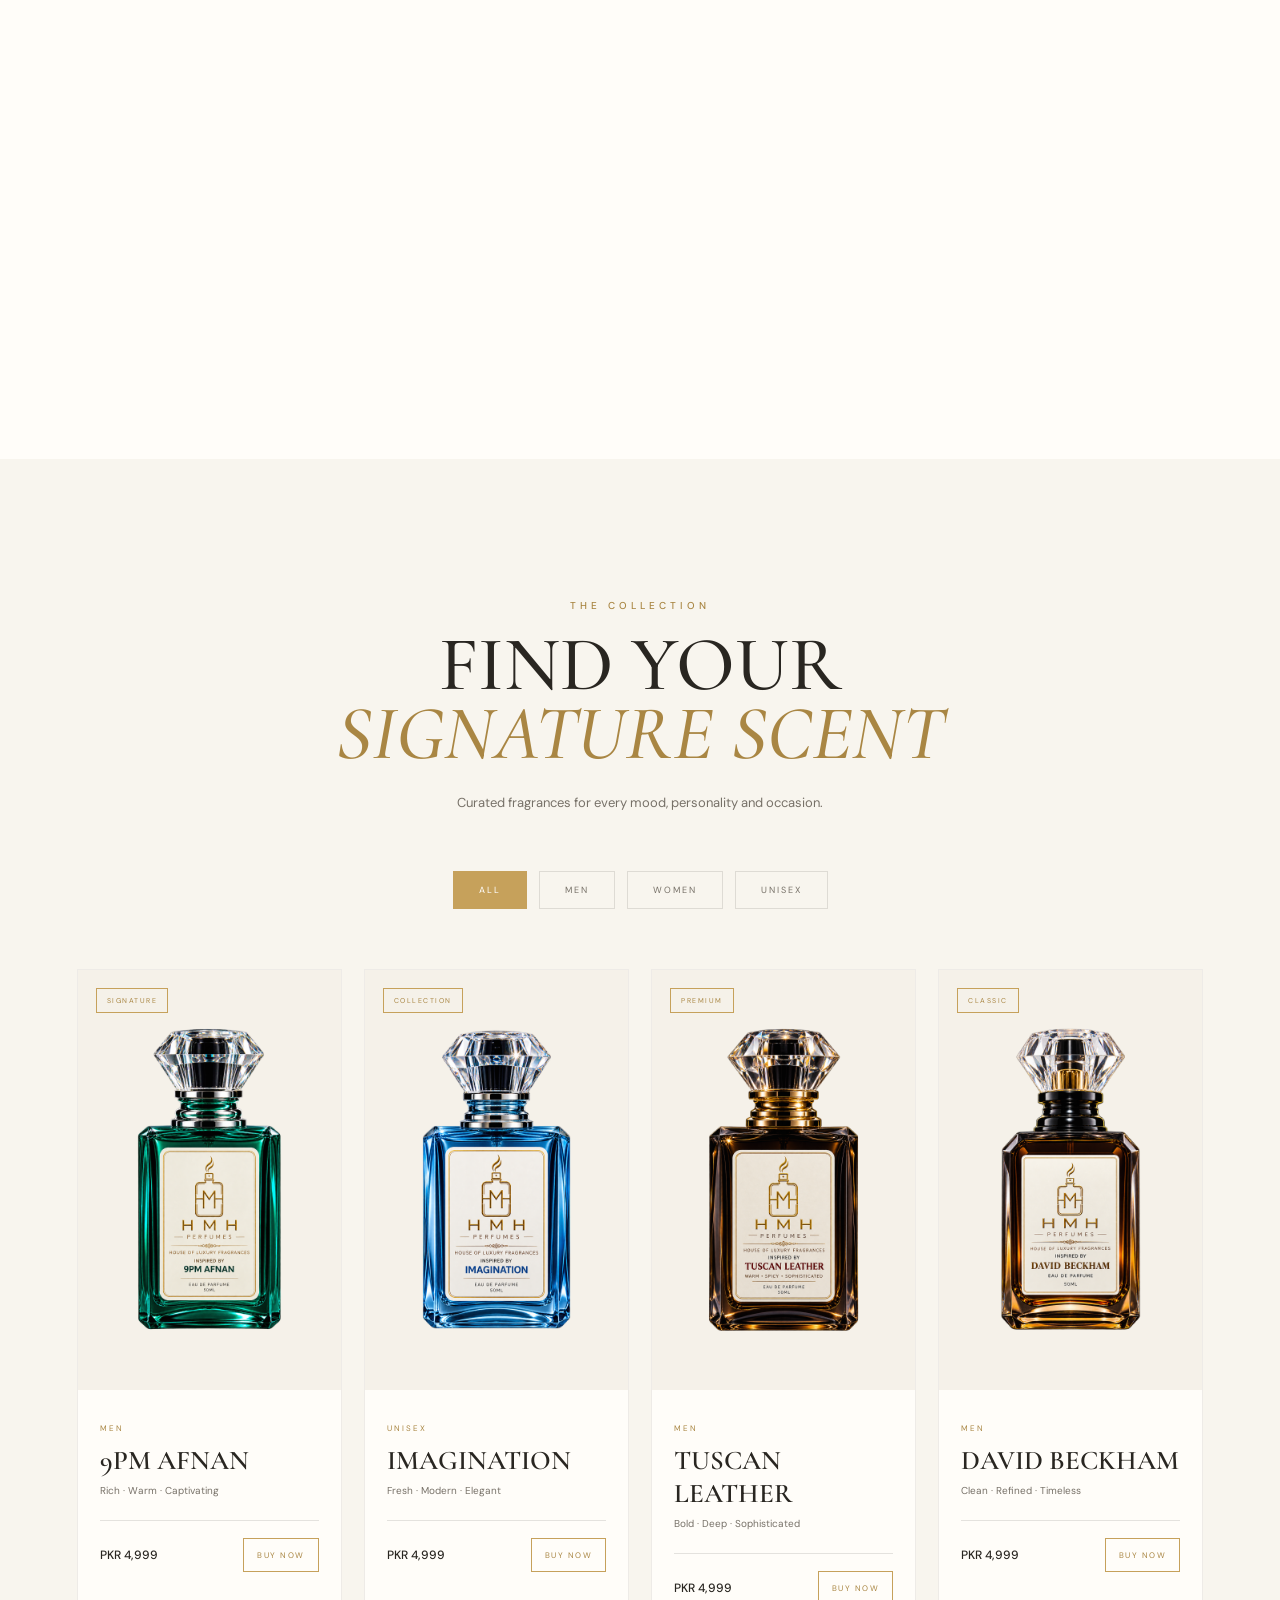
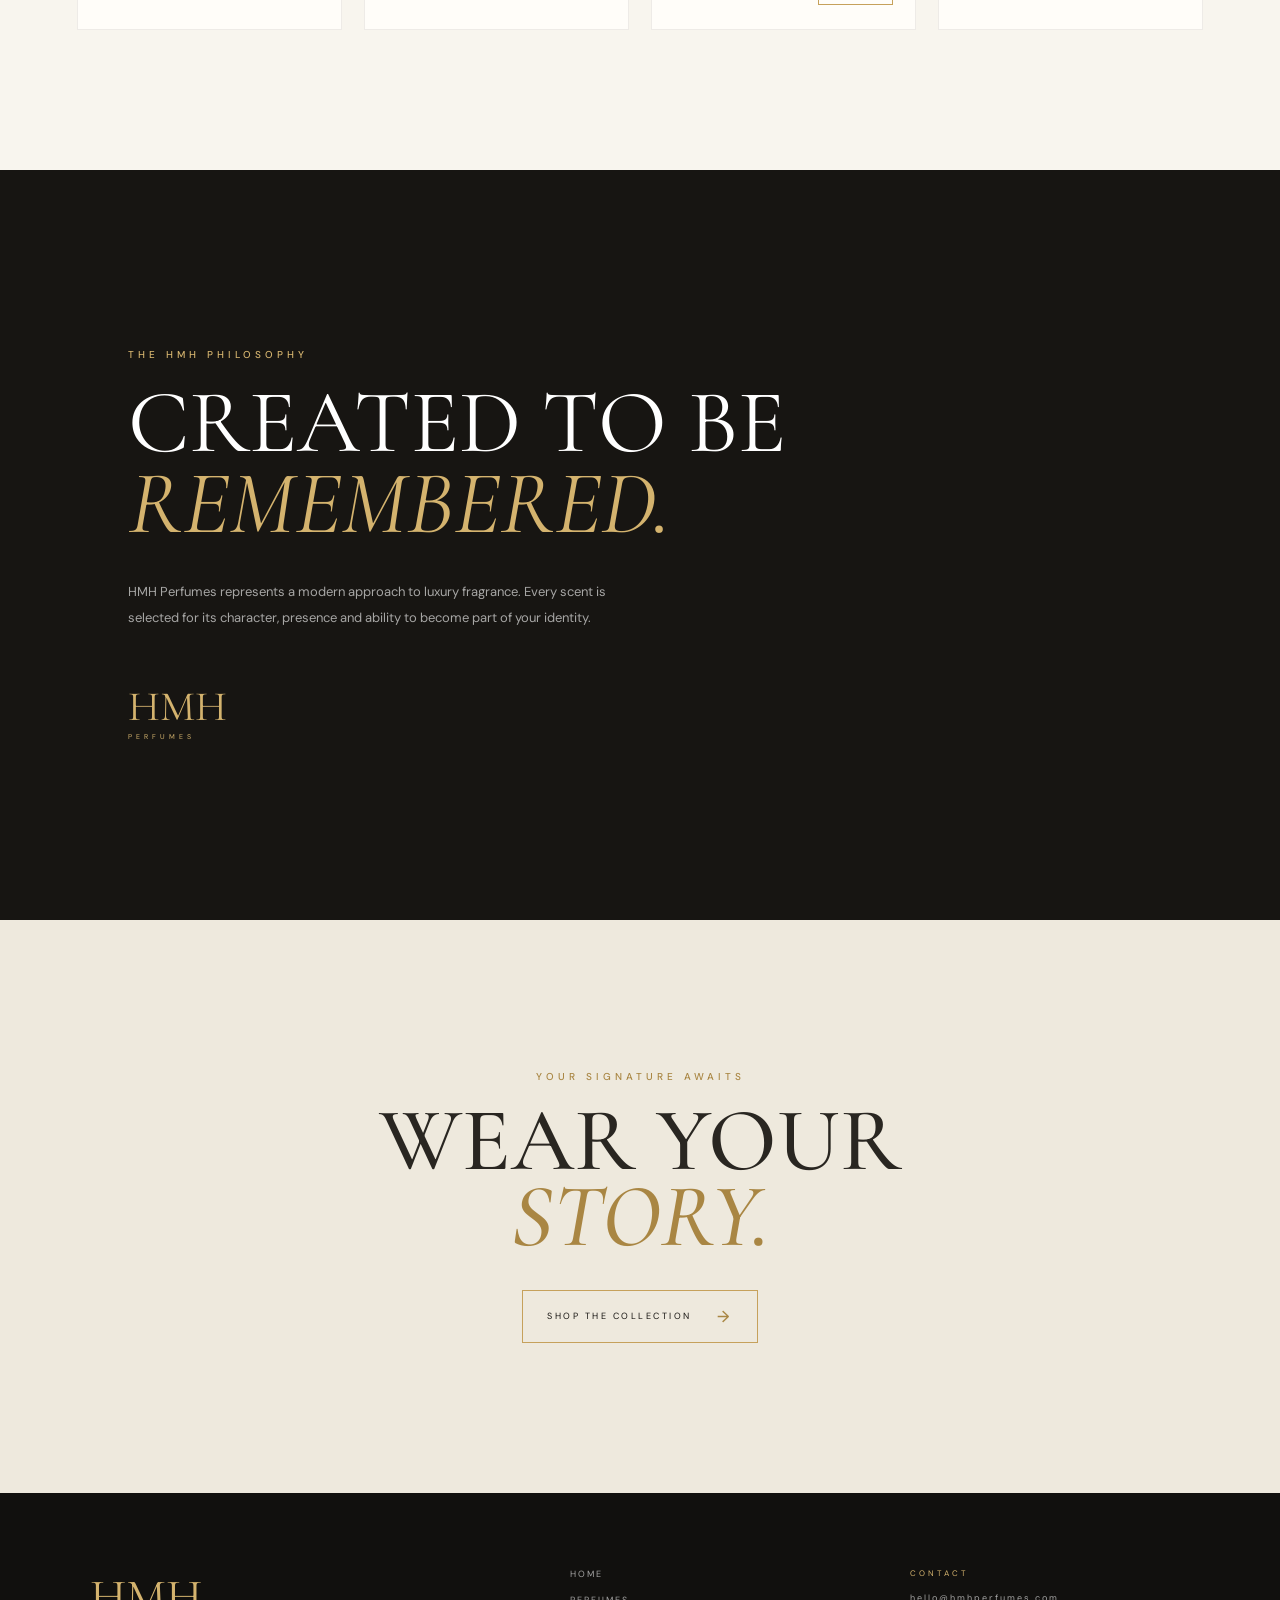
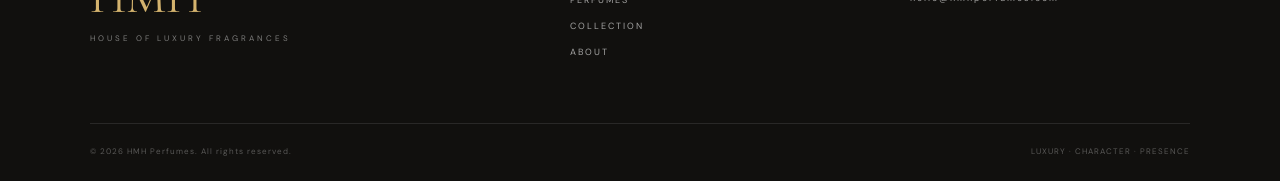
==== commit 5cf088dc: "Complete HMH Perfumes redesign" ====
--- a/index.html
+++ b/index.html
@@ -31,13 +31,18 @@
 <!-- ================= HEADER ================= -->
 
 <header class="navbar">
-
-    <a href="#home" class="logo">
-        <img
-            src="images/WhatsApp_Image_2026-09-05_at_12.46.24_AM-removebg-preview.png"
-            alt=""
-        >
-    </a>
+<a href="#home" class="logo">
+
+    <img
+        src="images/WhatsApp_Image_2026-09-05_at_12.46.24_AM-removebg-preview.png"
+        alt="HMH Perfumes Logo"
+    >
+
+    <span class="brand-name">
+        HMH <strong>PERFUMES</strong>
+    </span>
+
+</a>
 
     <nav class="nav-menu">
         <a href="#home">HOME</a>
--- a/style.css
+++ b/style.css
@@ -1163,4 +1163,60 @@
         height: 120px;
     }
 
+}/* ================= BRAND LOGO + NAME ================= */
+
+.logo {
+    display: flex;
+    align-items: center;
+    gap: 13px;
+    text-decoration: none;
+    flex-shrink: 0;
+}
+
+.logo img {
+    width: 52px;
+    height: 52px;
+    object-fit: contain;
+    display: block;
+}
+
+.brand-name {
+    font-family: "Cormorant Garamond", Georgia, serif;
+    font-size: 25px;
+    font-weight: 600;
+    letter-spacing: 1px;
+    line-height: 1;
+    color: #171512;
+    white-space: nowrap;
+}
+
+.brand-name strong {
+    font-weight: 500;
+    color: #c6a15b;
+    letter-spacing: 2.5px;
+}
+
+
+/* MOBILE */
+
+@media (max-width: 800px) {
+
+    .logo {
+        gap: 9px;
+    }
+
+    .logo img {
+        width: 43px;
+        height: 43px;
+    }
+
+    .brand-name {
+        font-size: 20px;
+        letter-spacing: 0.5px;
+    }
+
+    .brand-name strong {
+        letter-spacing: 1.5px;
+    }
+
 }
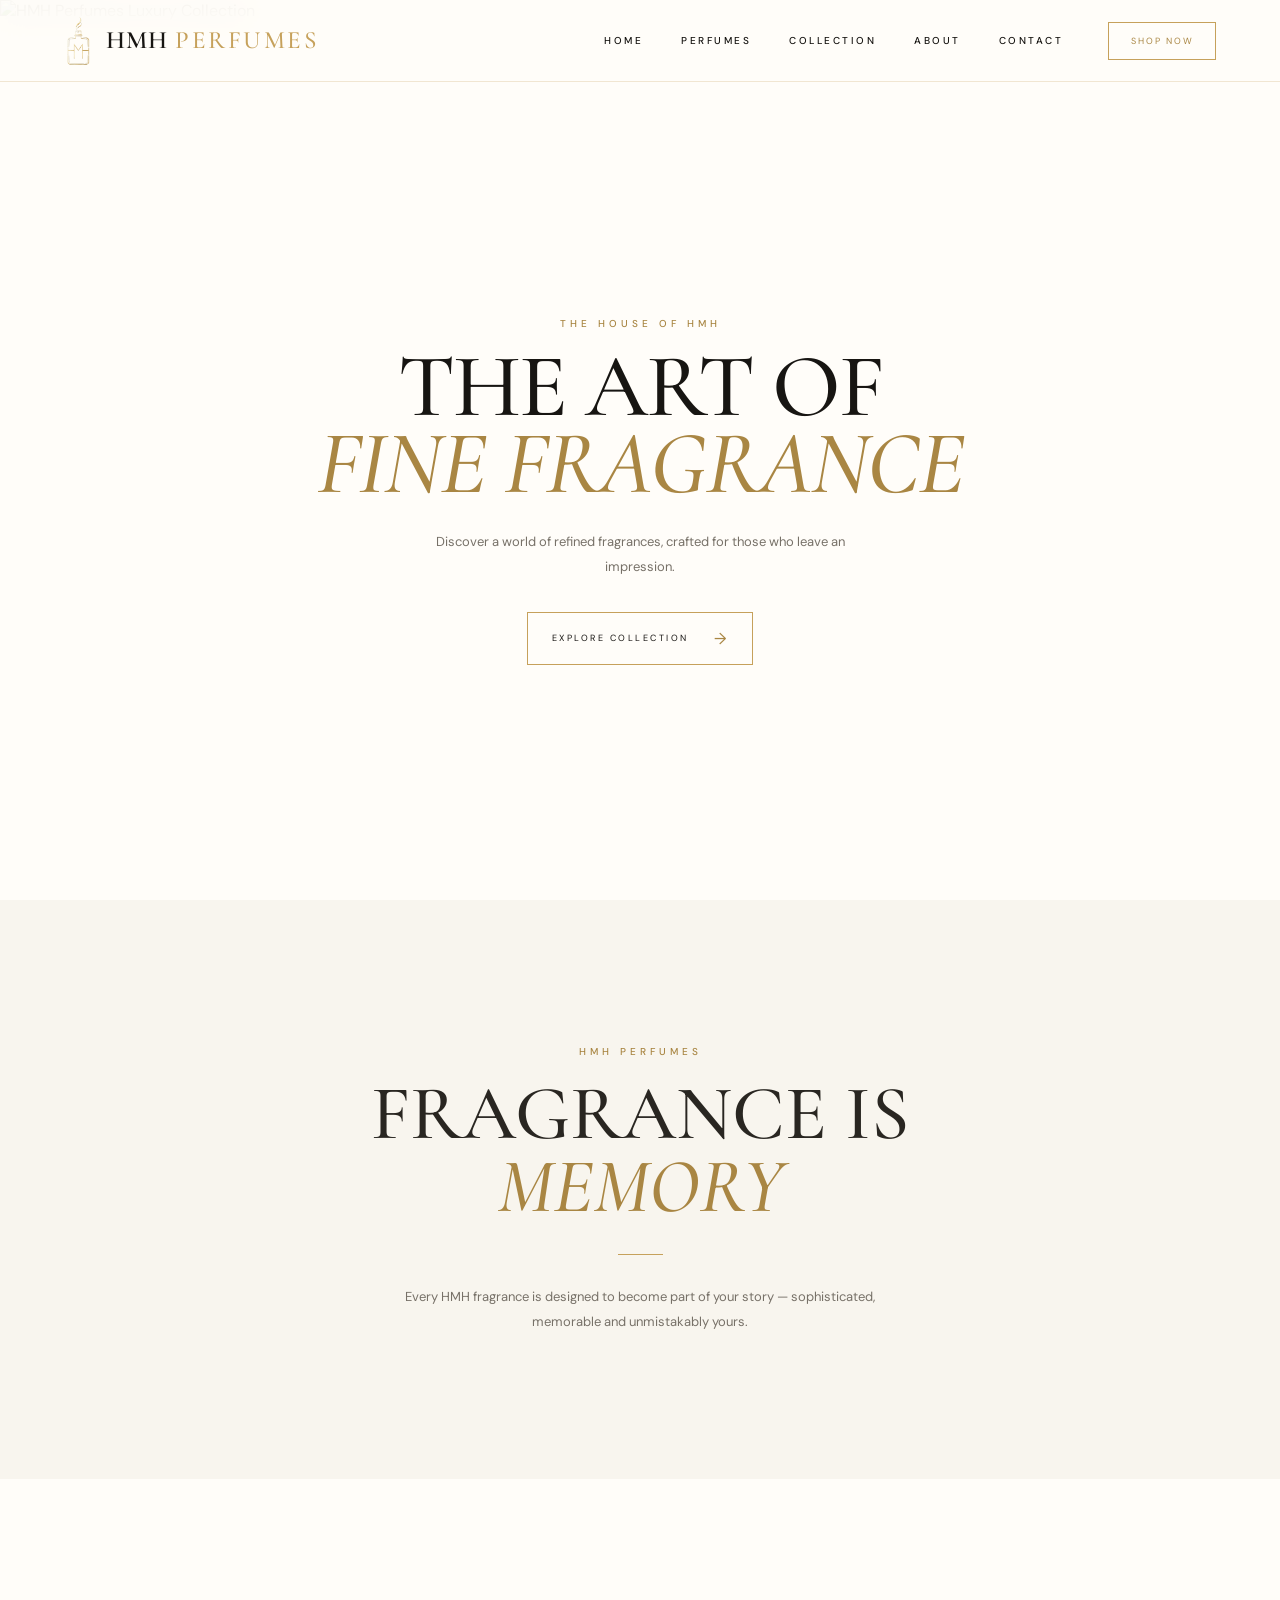
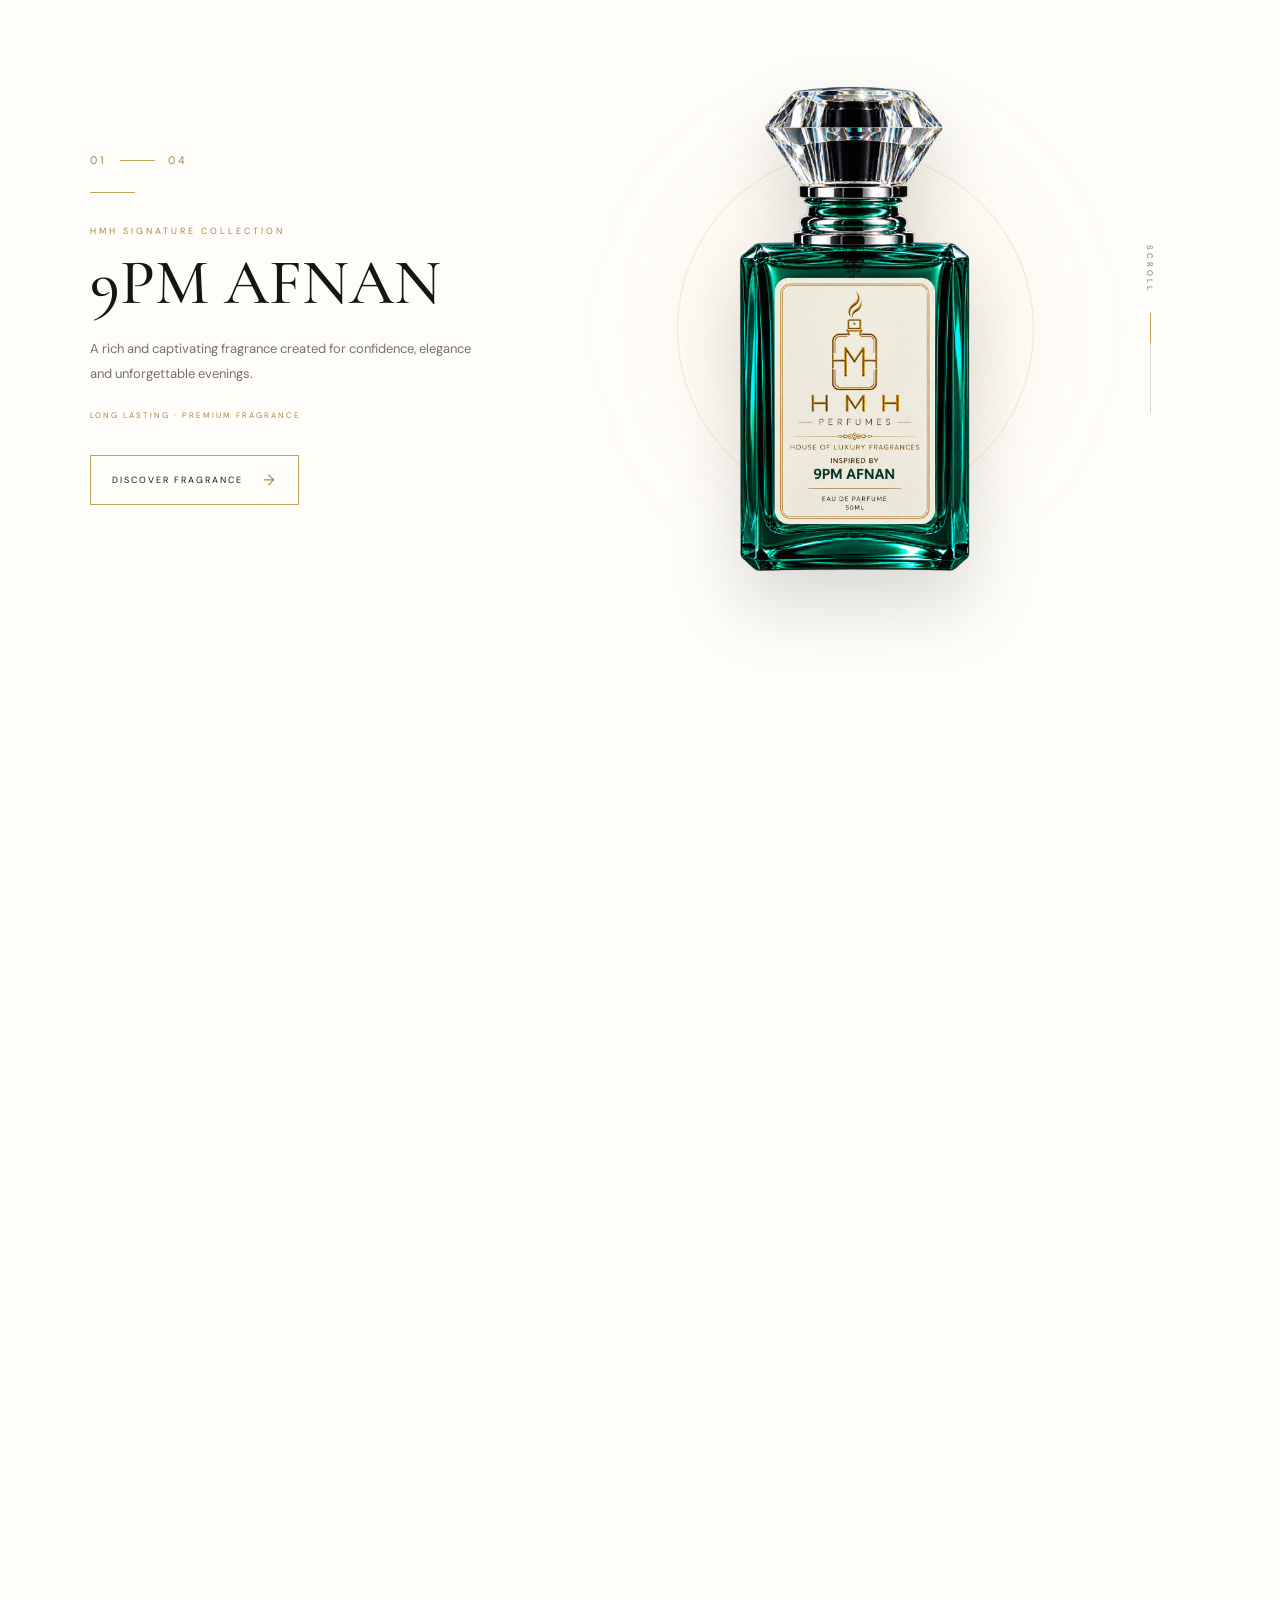
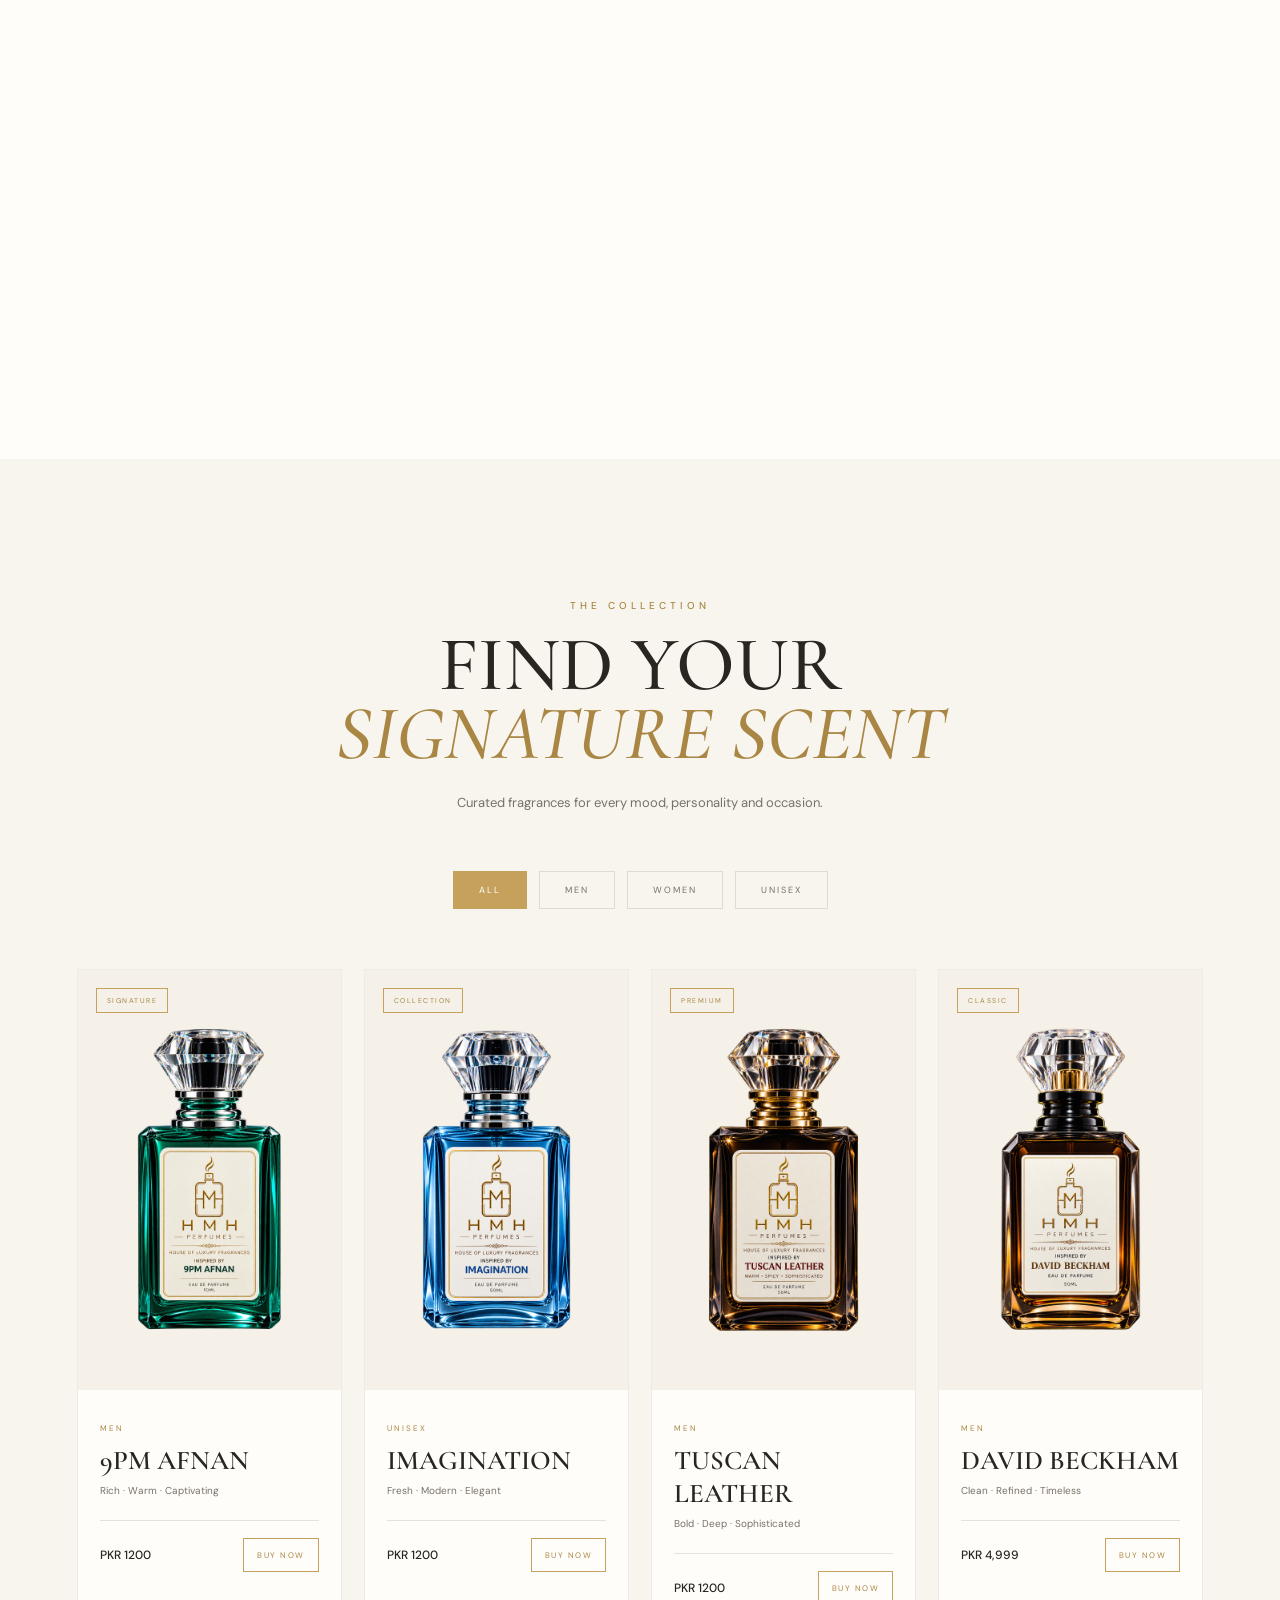
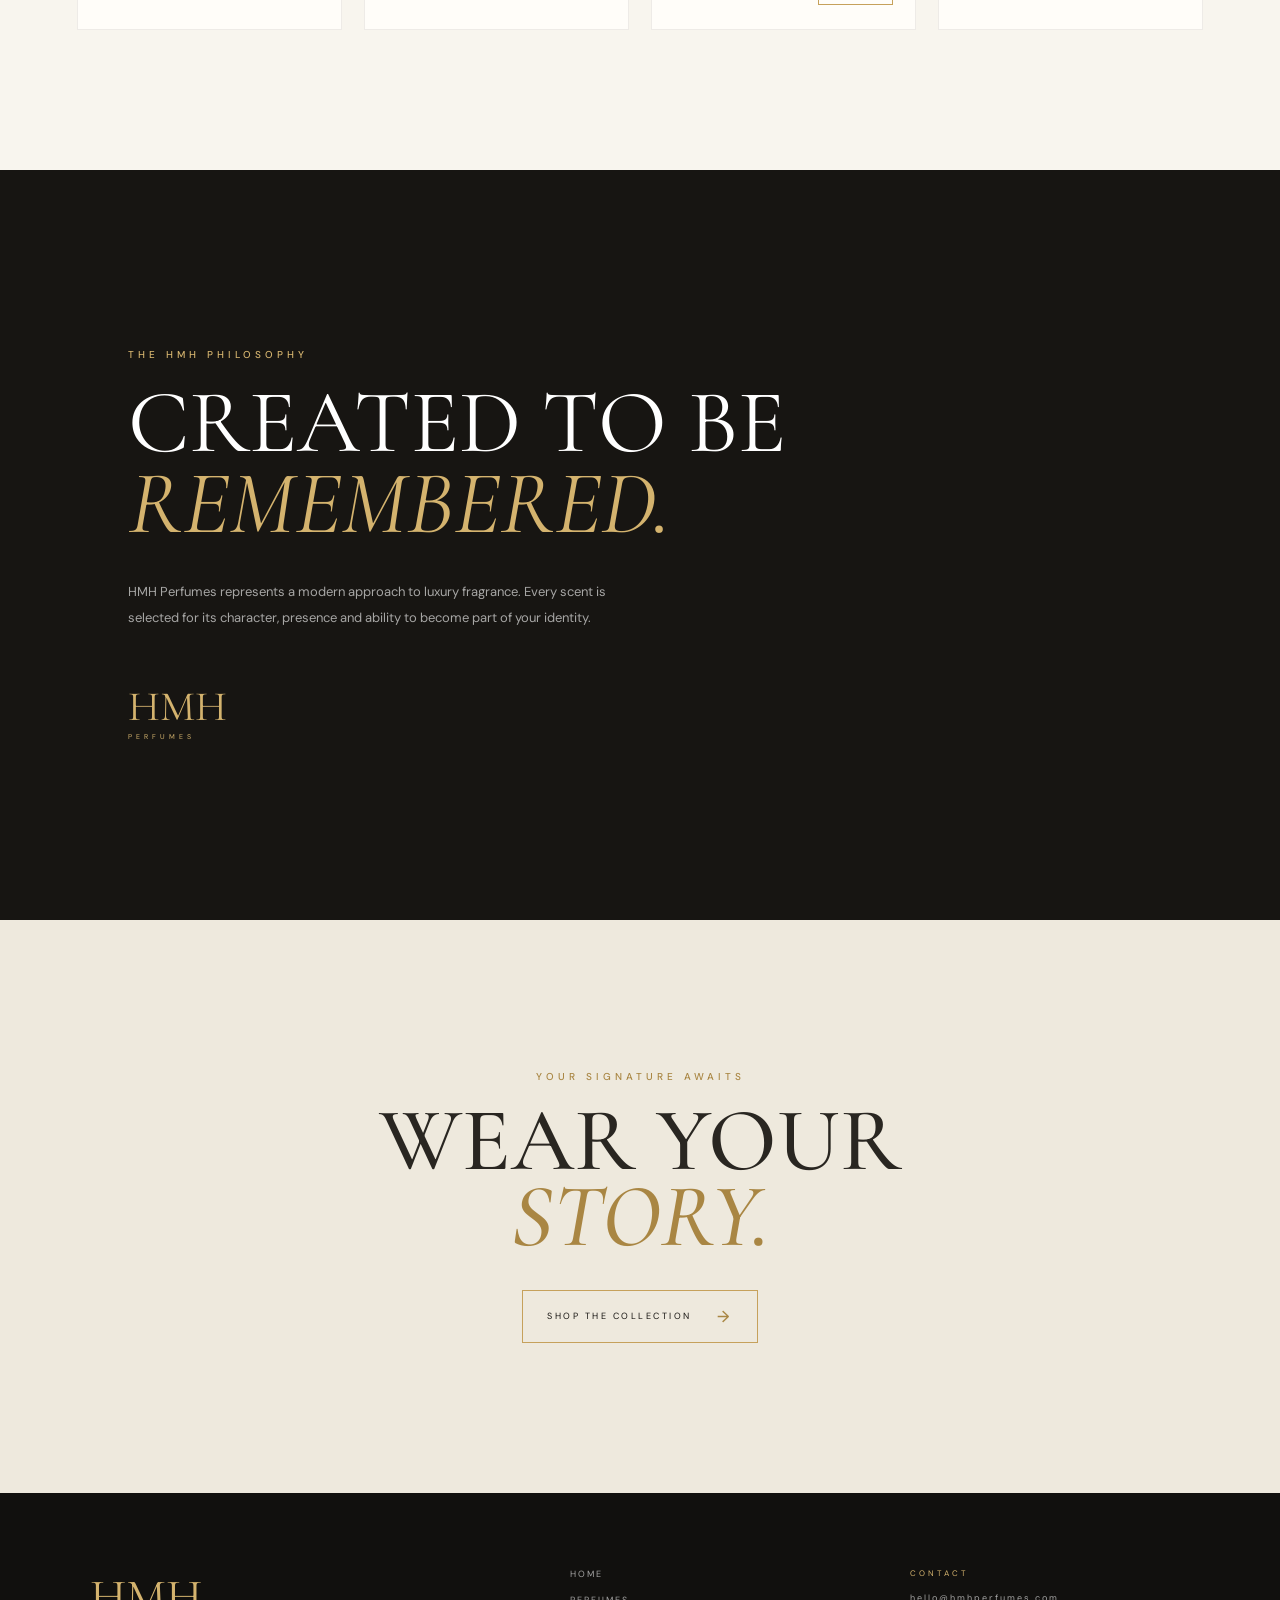
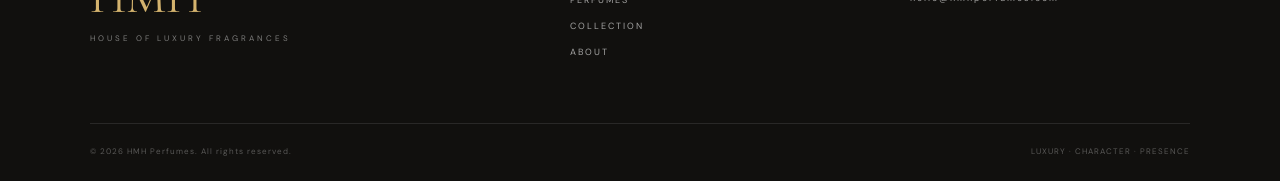
==== commit 97090595: "Complete HMH Perfumes redesign" ====
--- a/index.html
+++ b/index.html
@@ -290,7 +290,7 @@
                 <div class="product-bottom">
 
                     <strong>
-                        PKR 4,999
+                        PKR 1200
                     </strong>
 
                     <button class="buy-btn">
@@ -341,7 +341,7 @@
                 <div class="product-bottom">
 
                     <strong>
-                        PKR 4,999
+                        PKR 1200
                     </strong>
 
                     <button class="buy-btn">
@@ -392,7 +392,7 @@
                 <div class="product-bottom">
 
                     <strong>
-                        PKR 4,999
+                        PKR 1200
                     </strong>
 
                     <button class="buy-btn">
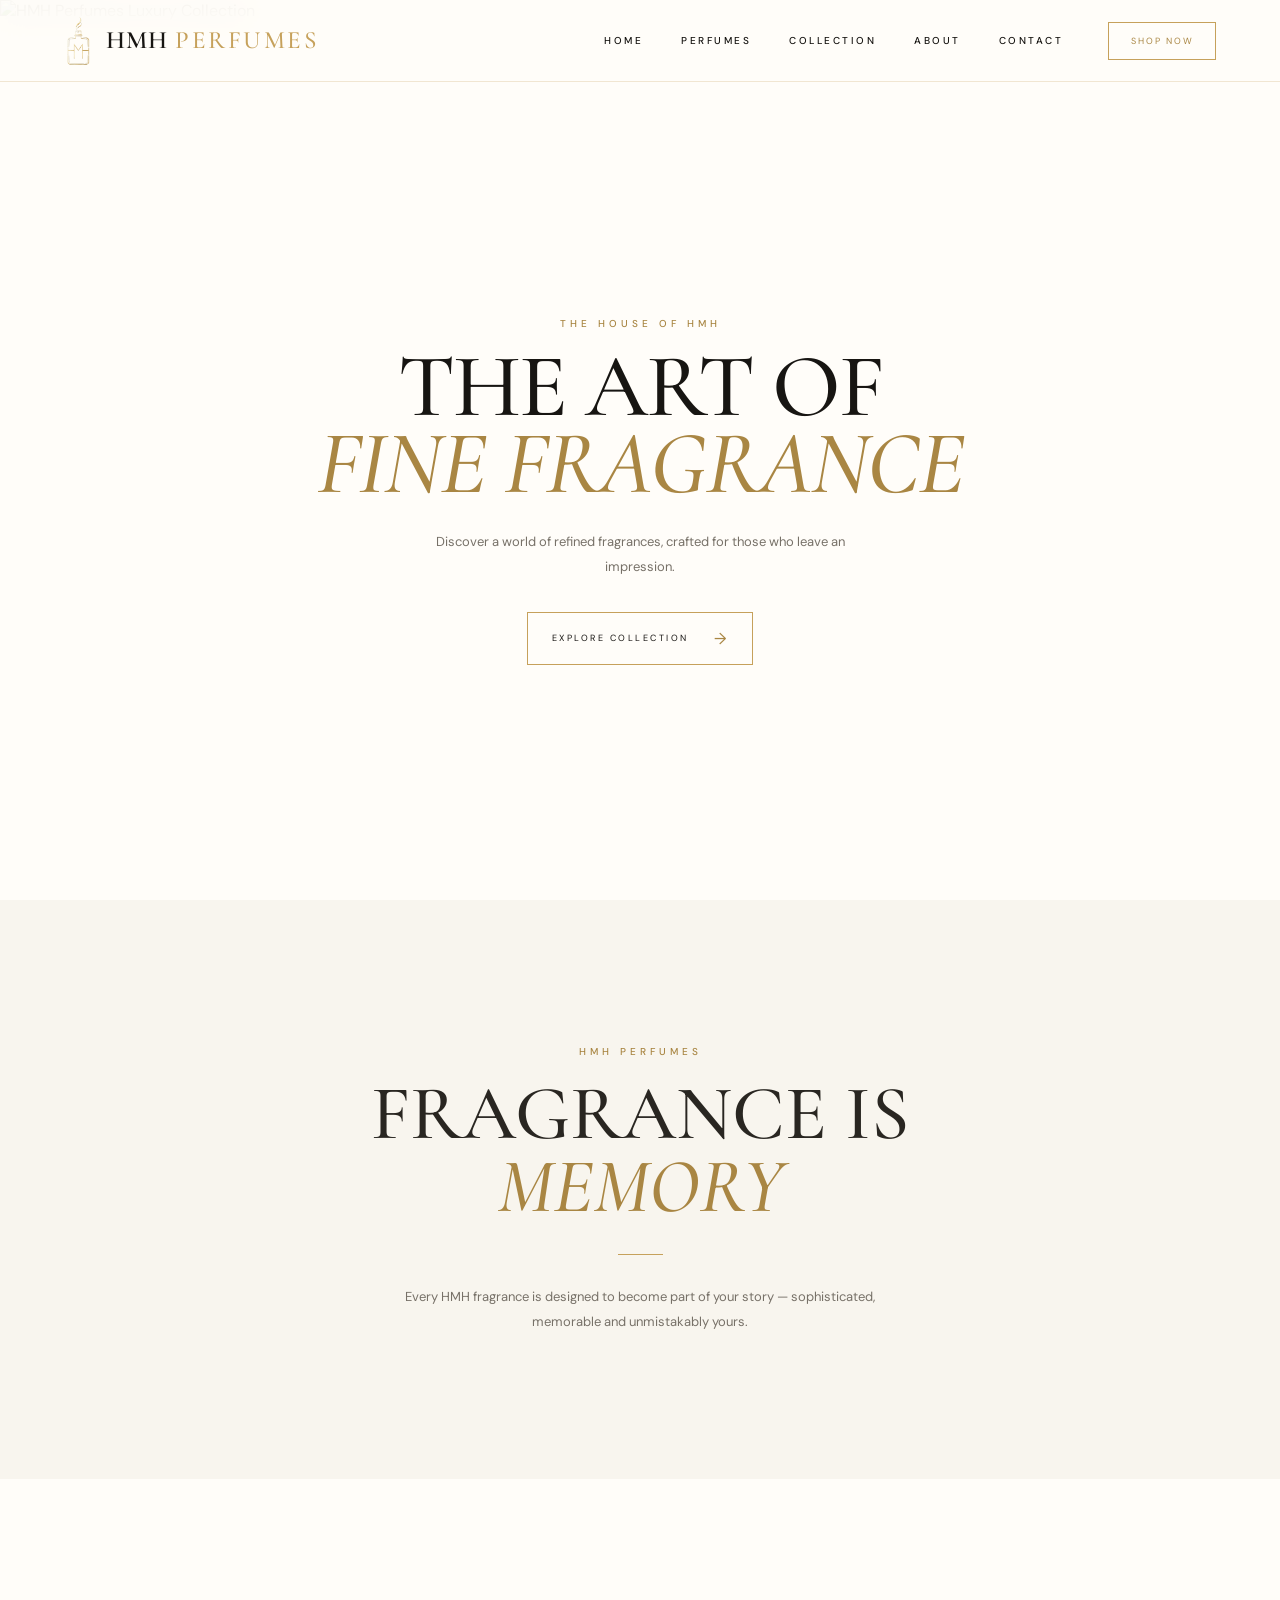
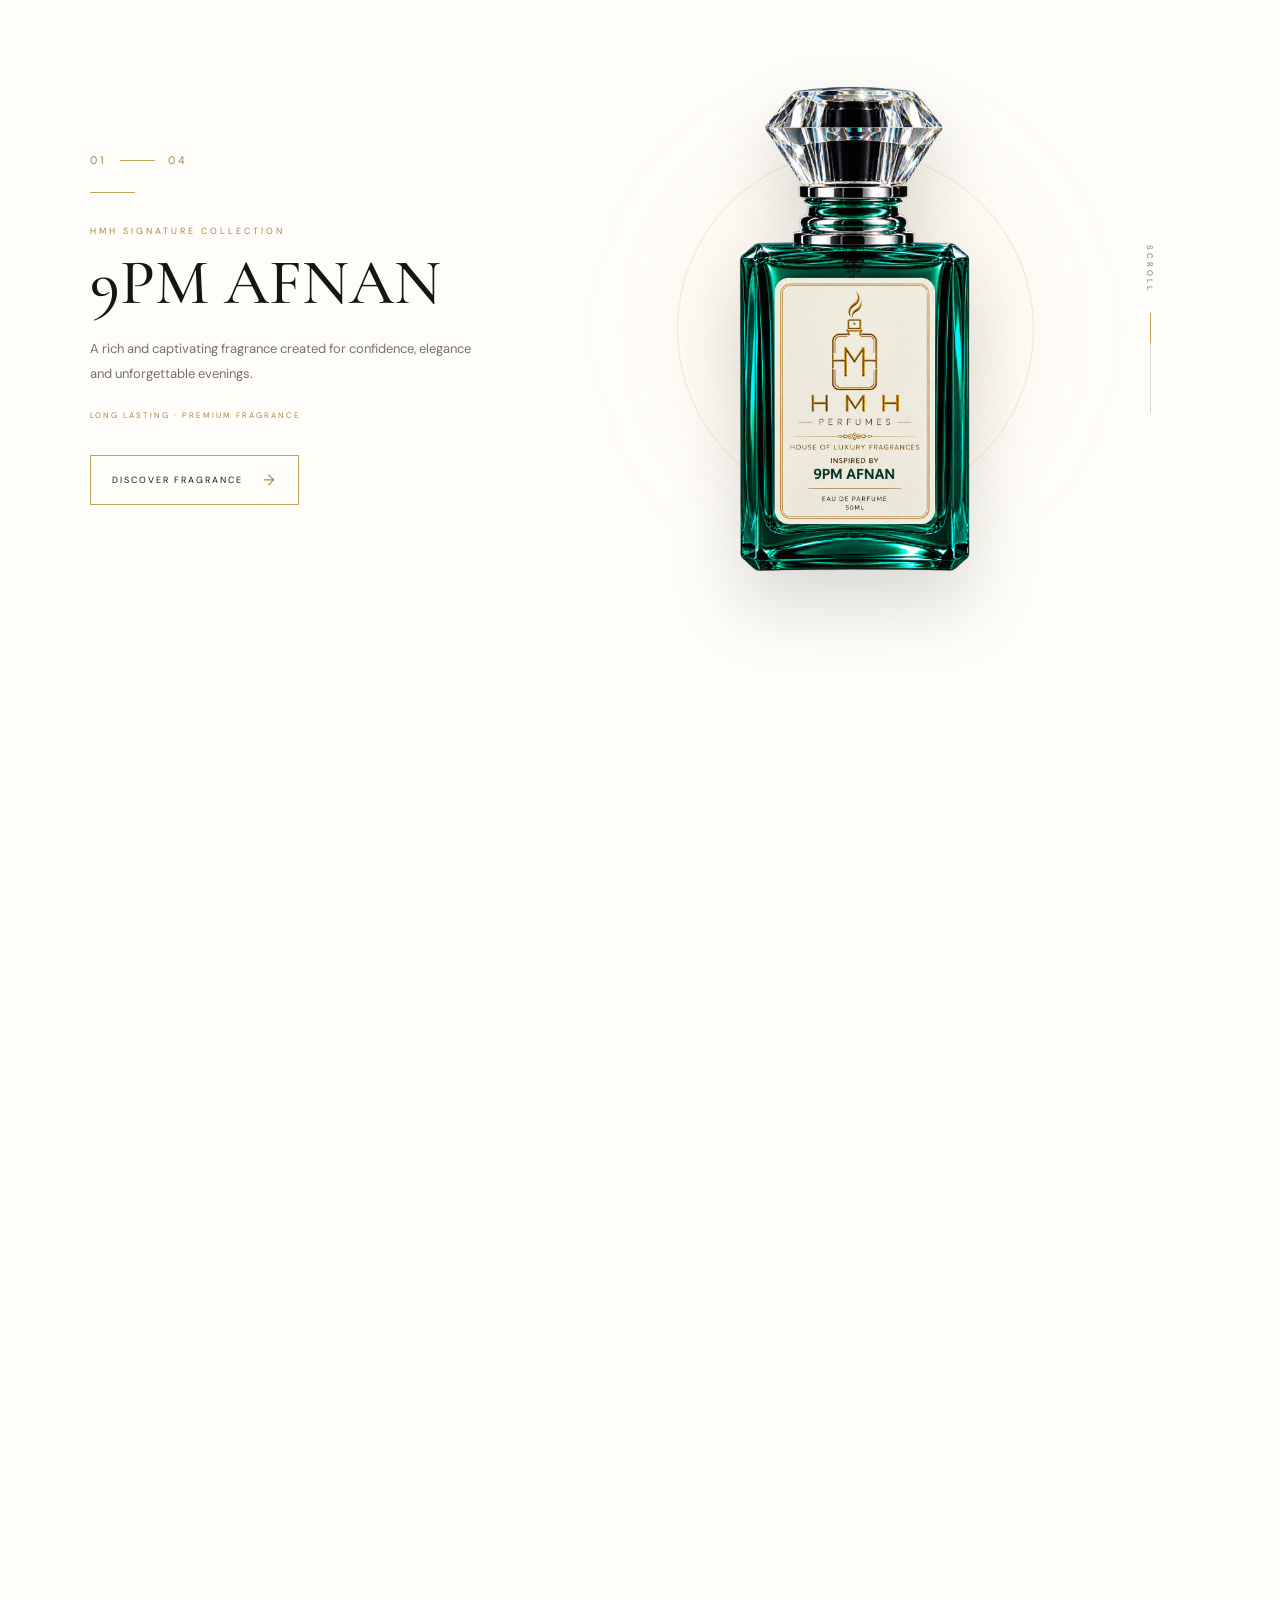
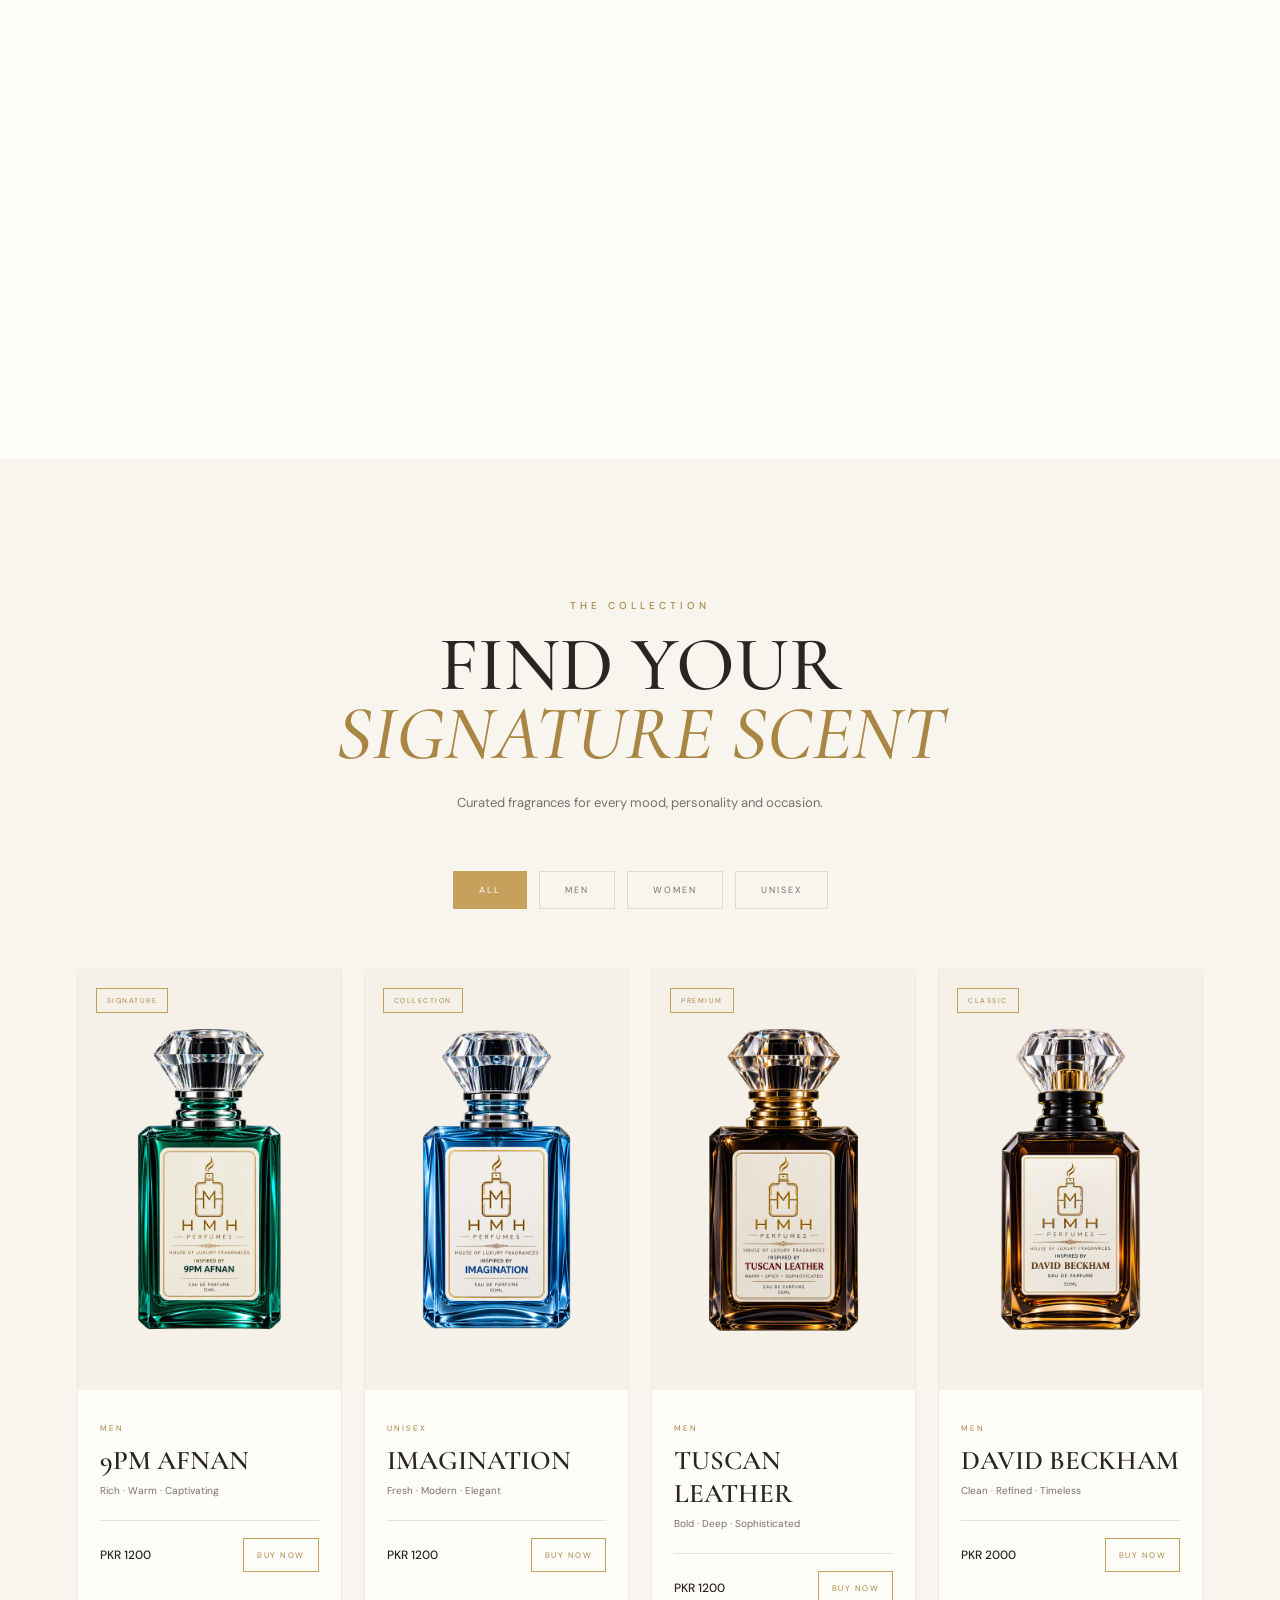
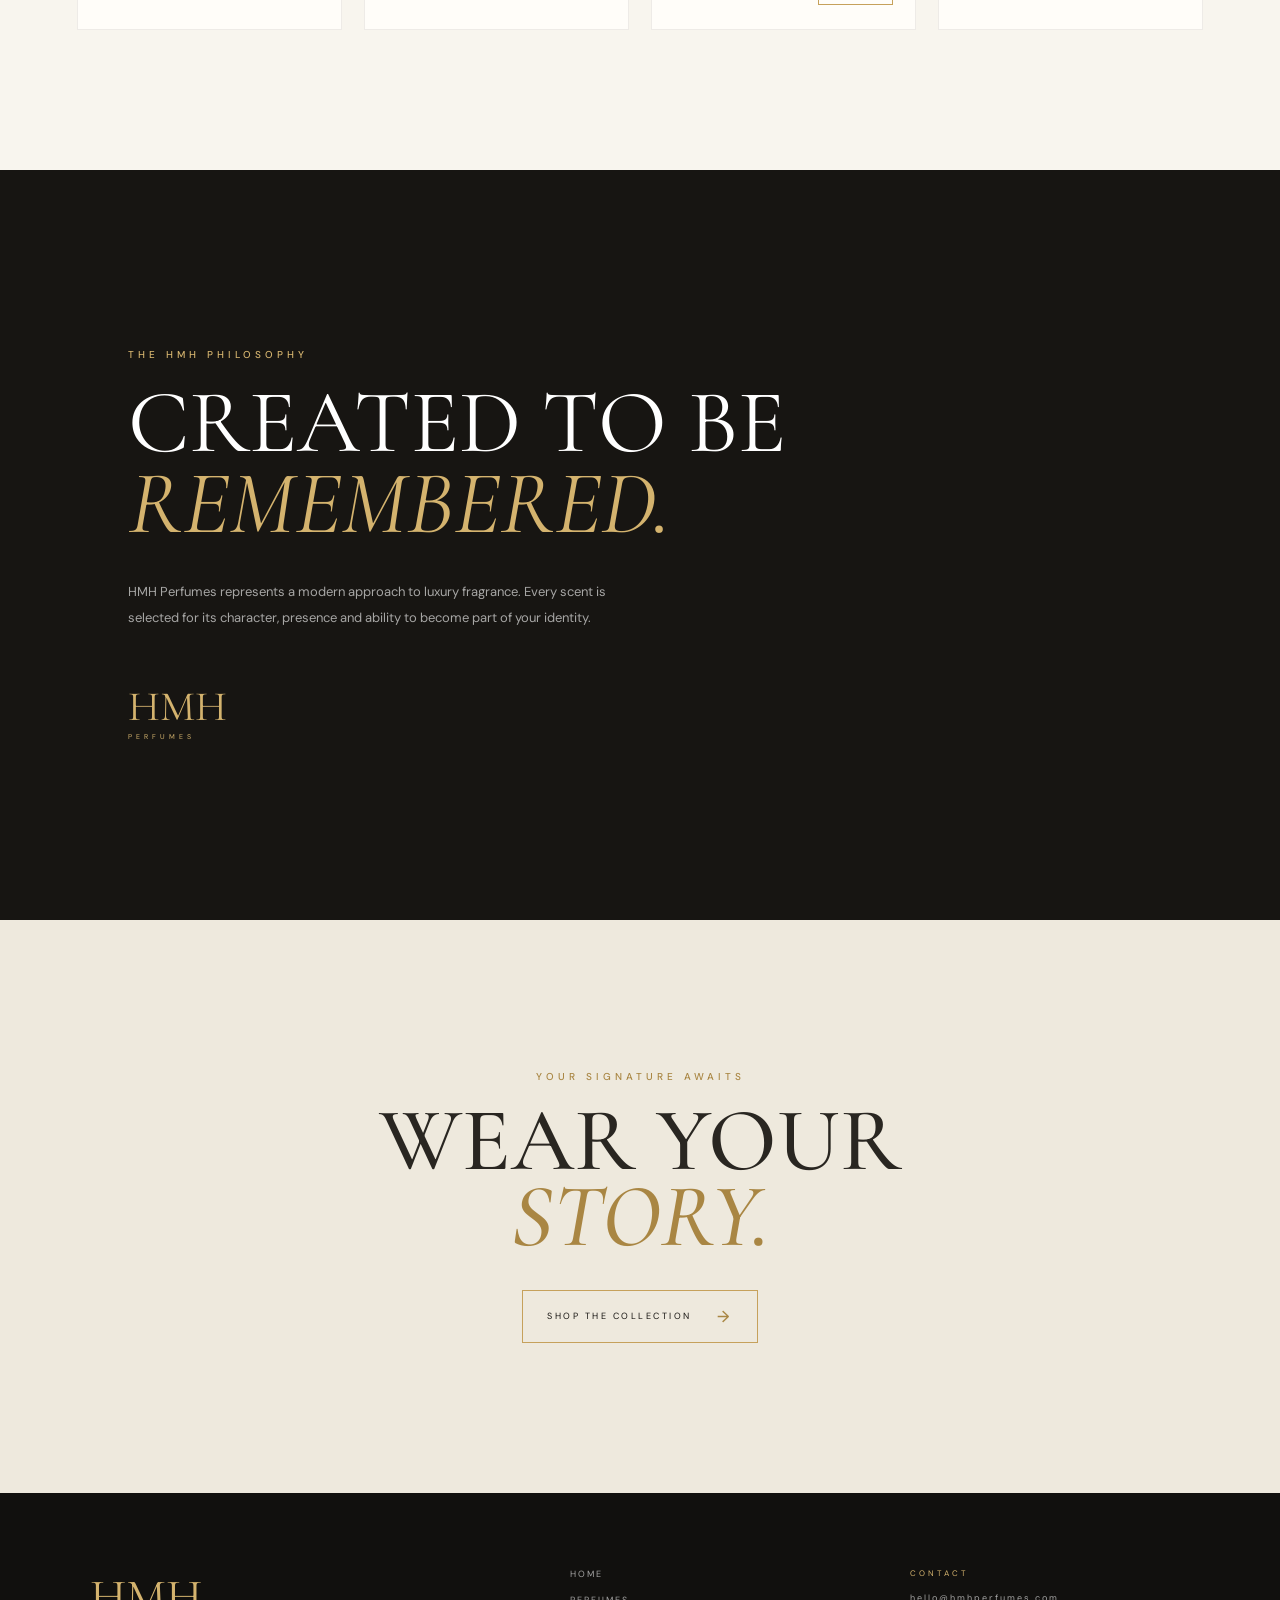
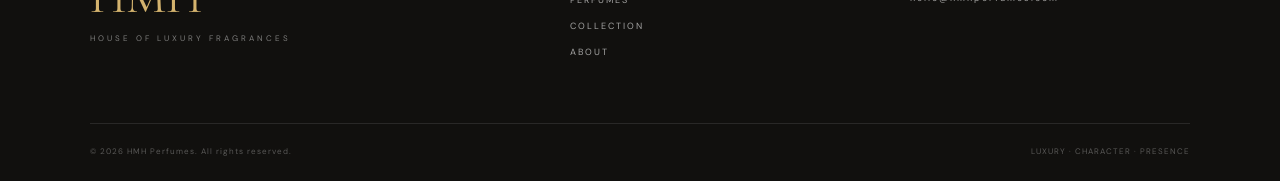
==== commit a0b6d054: "Complete HMH Perfumes redesign" ====
--- a/index.html
+++ b/index.html
@@ -443,7 +443,7 @@
                 <div class="product-bottom">
 
                     <strong>
-                        PKR 4,999
+                        PKR 2000
                     </strong>
 
                     <button class="buy-btn">
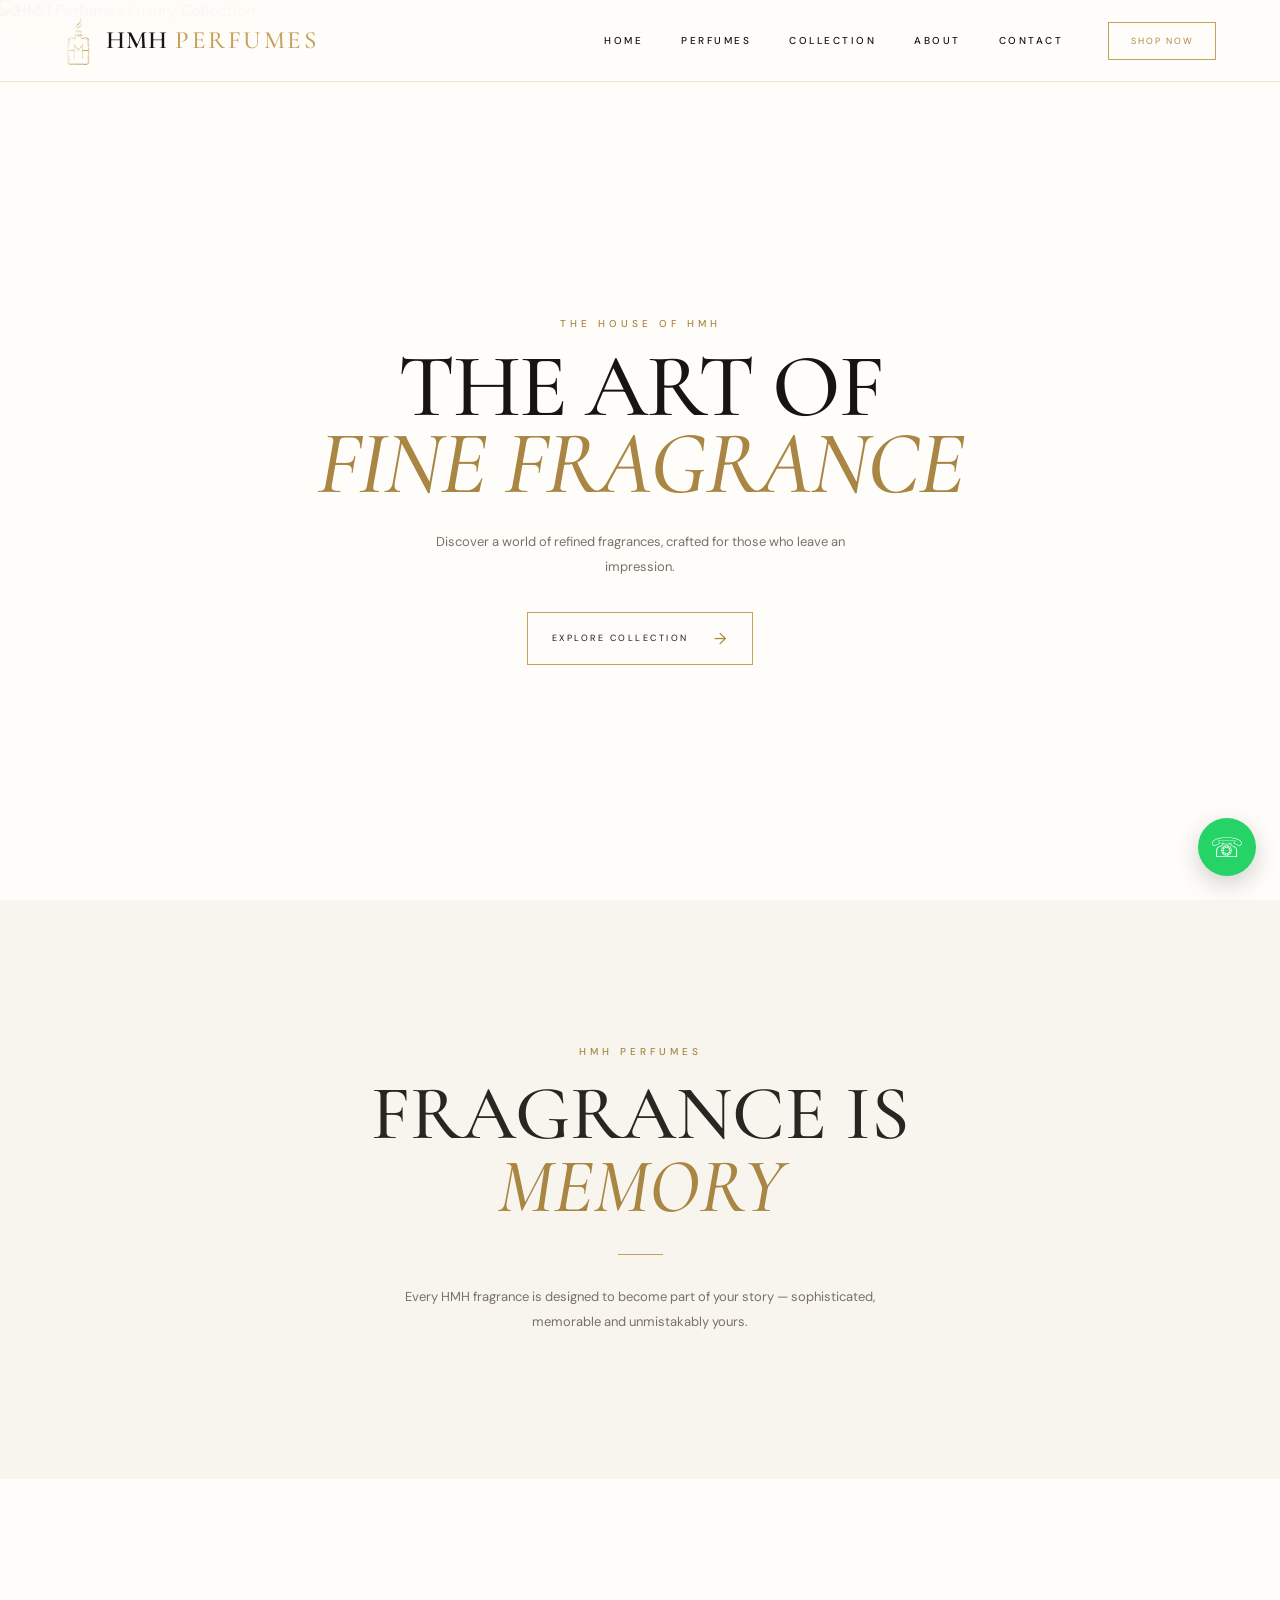
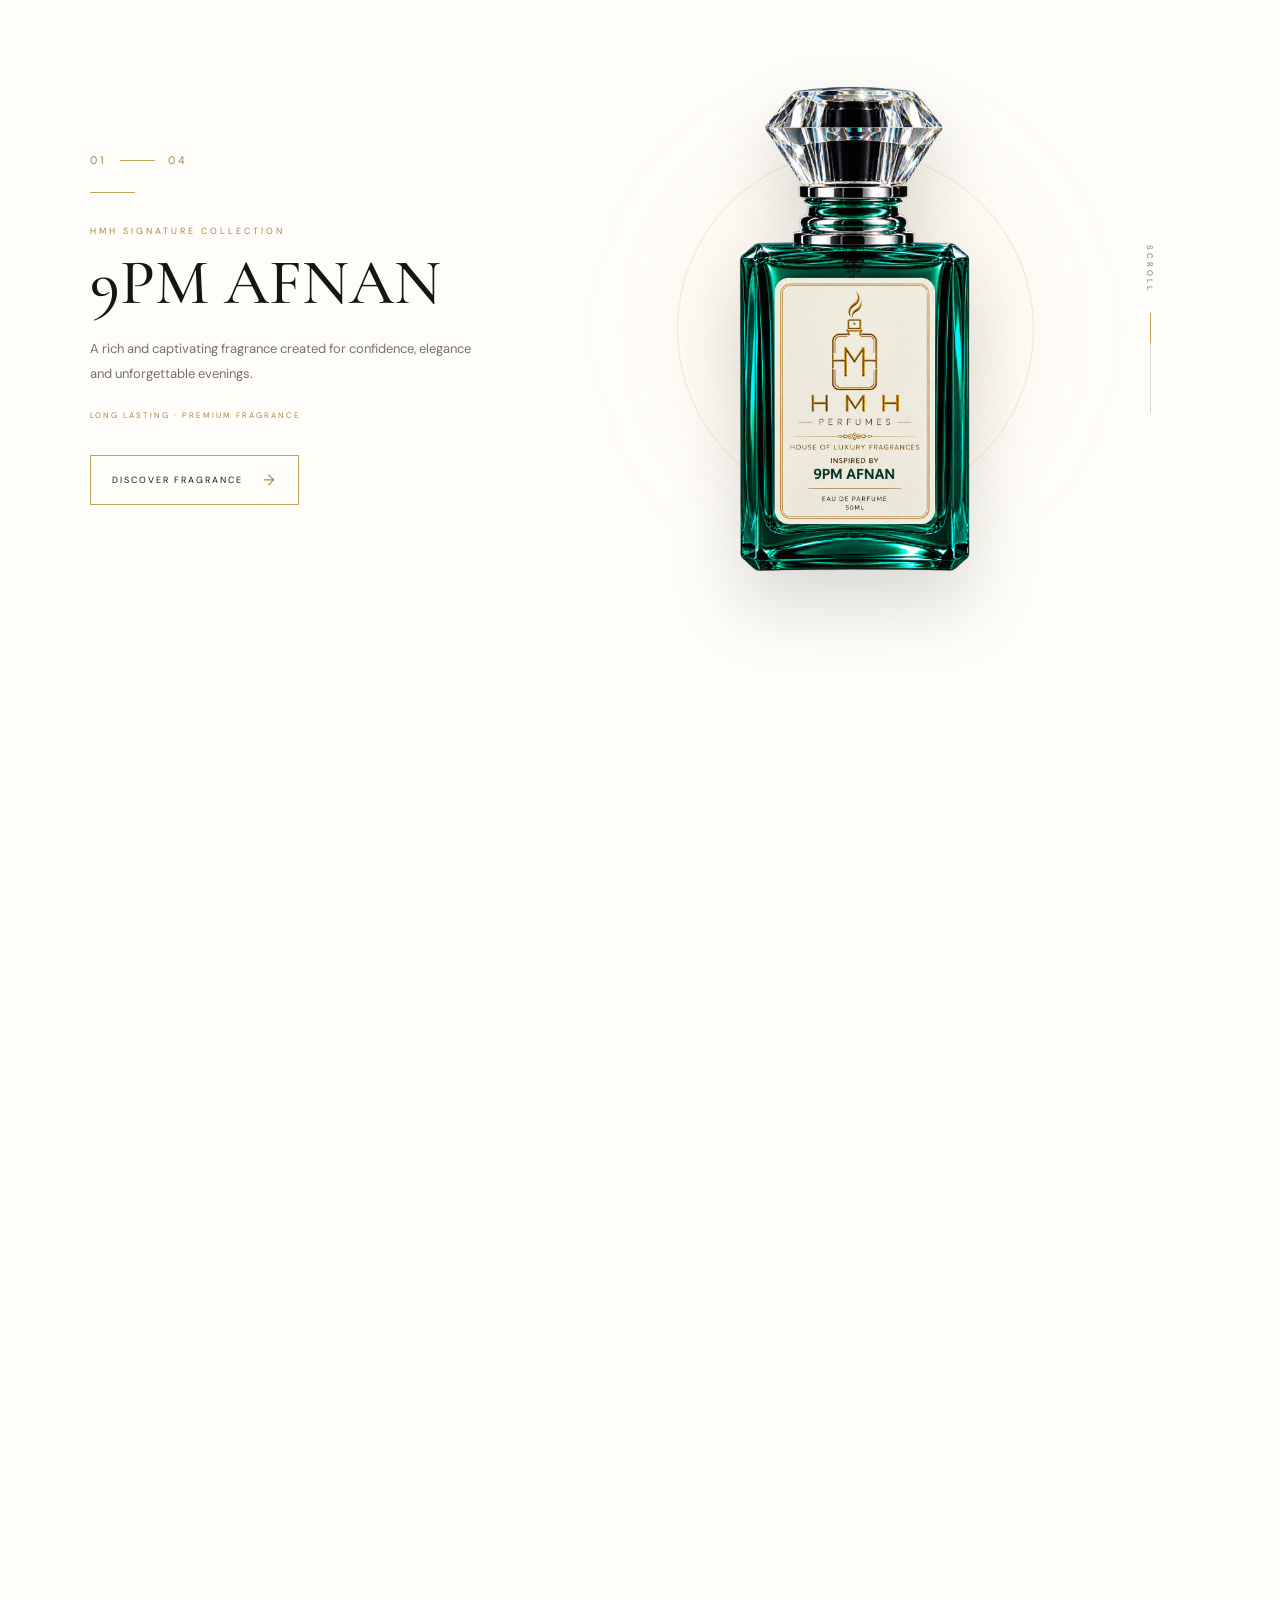
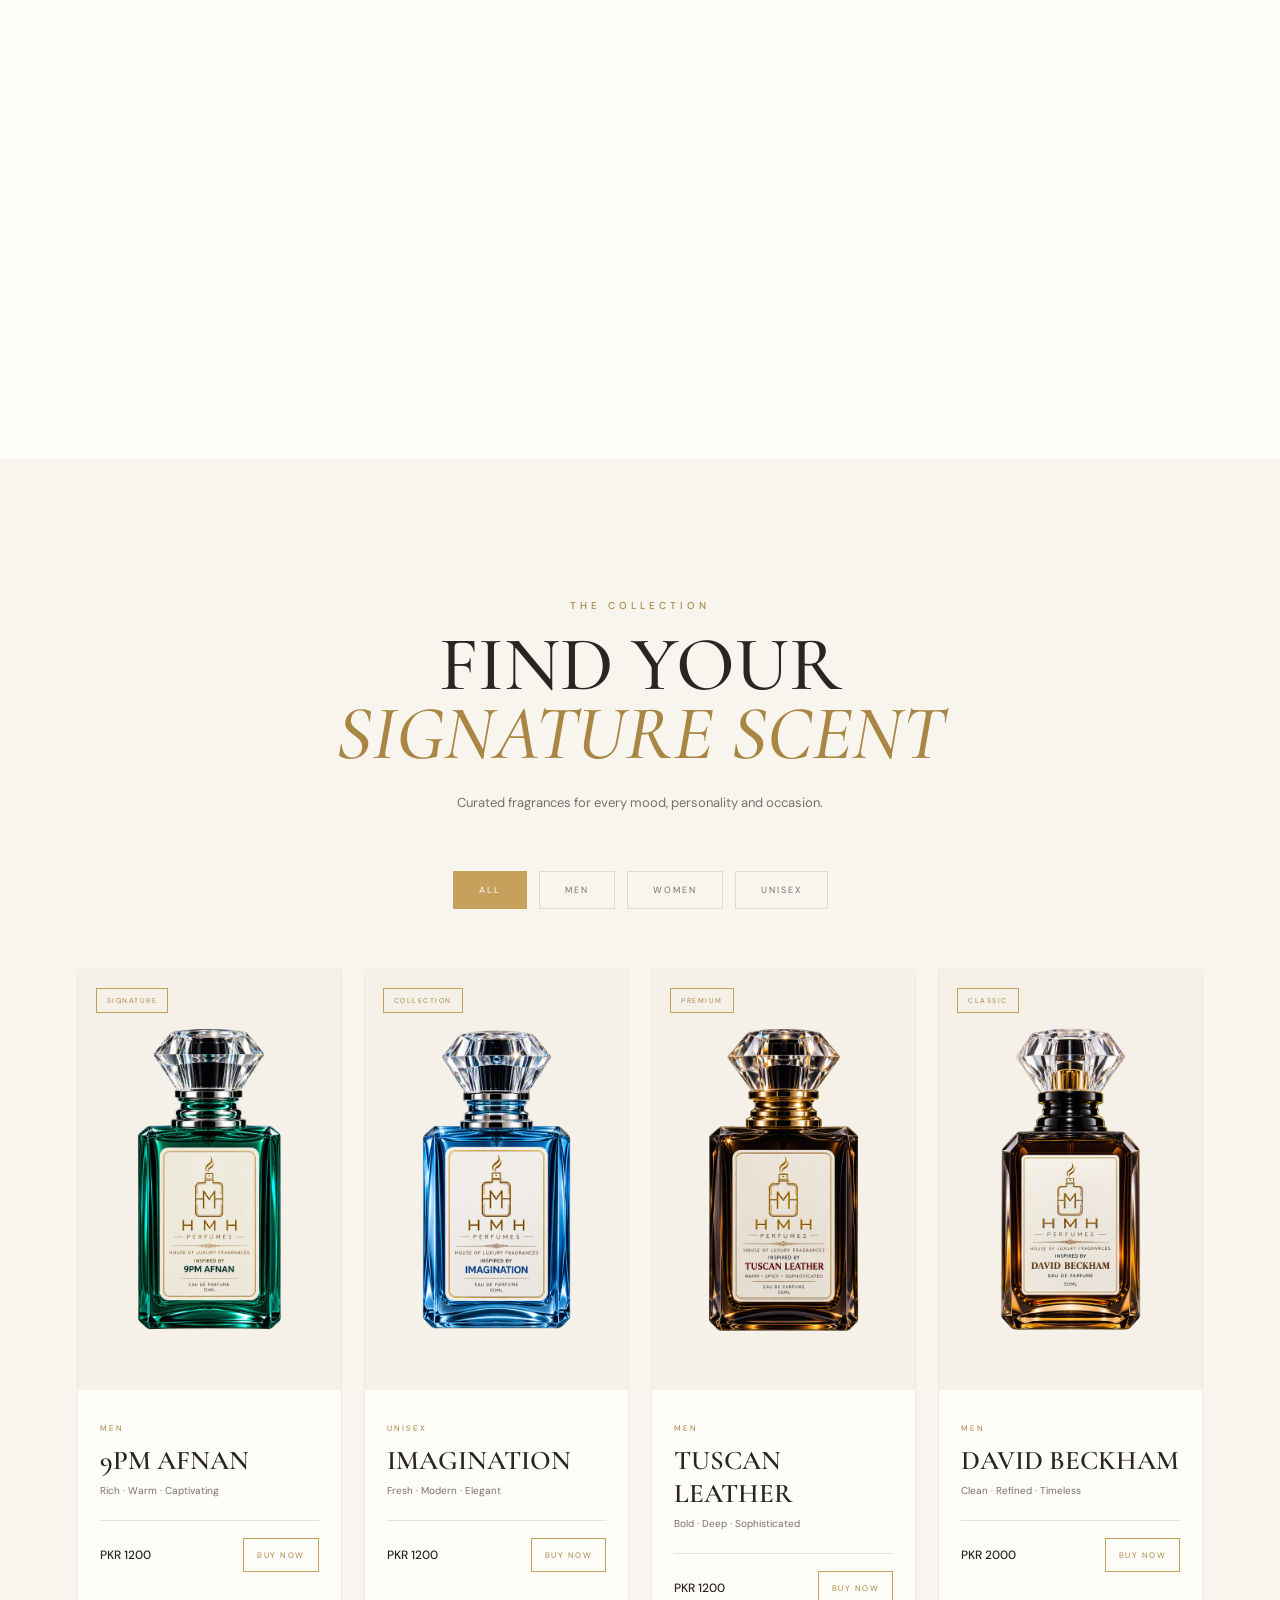
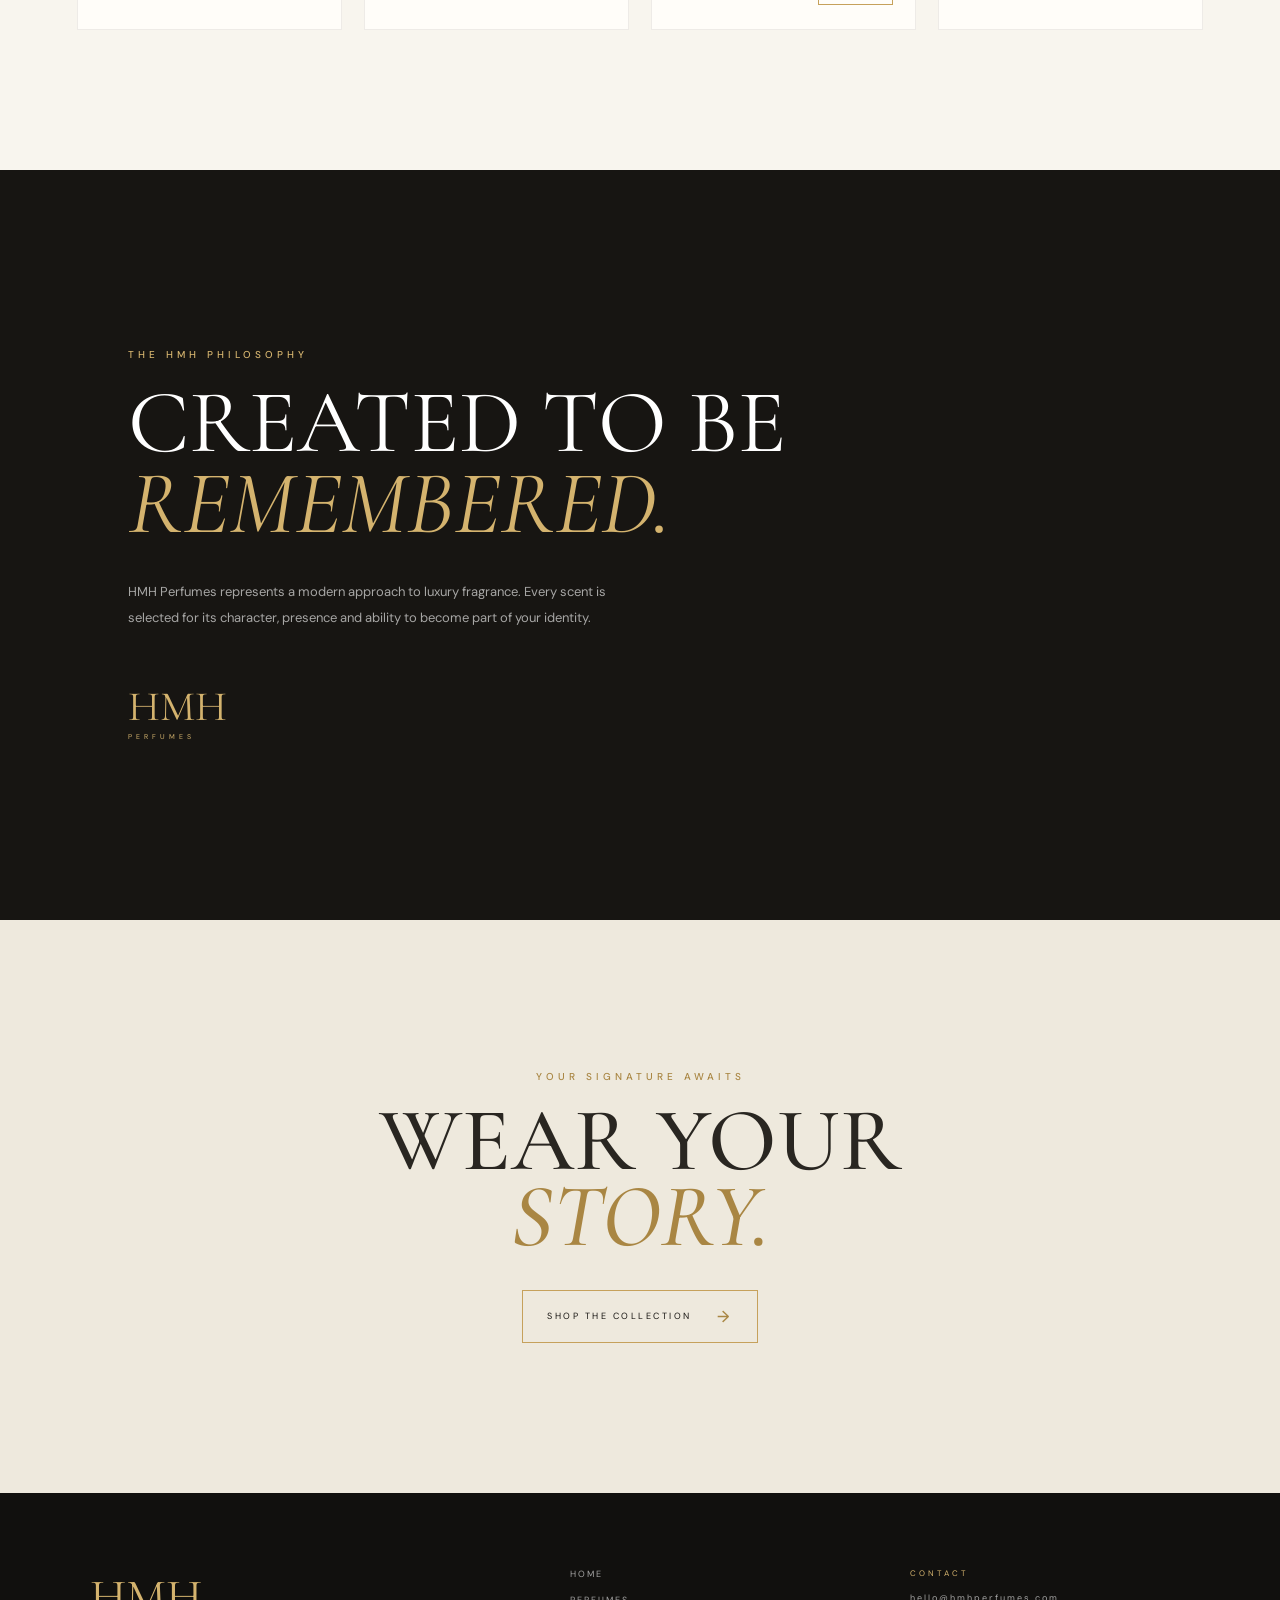
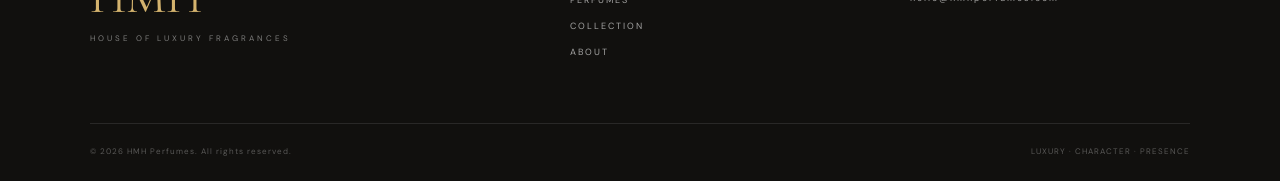
==== commit b600213d: "Complete HMH Perfumes redesign" ====
--- a/index.html
+++ b/index.html
@@ -655,6 +655,16 @@
 <script src="https://cdn.jsdelivr.net/npm/gsap@3.13.0/dist/ScrollTrigger.min.js"></script>
 
 <script src="script.js"></script>
-
+<!-- ================= FLOATING WHATSAPP ================= -->
+
+<a
+    href="https://wa.me/923242763303"
+    class="whatsapp-float"
+    target="_blank"
+    rel="noopener"
+    aria-label="Chat with HMH Perfumes on WhatsApp"
+>
+    <span class="whatsapp-icon">☏</span>
+</a>
 </body>
 </html>
--- a/style.css
+++ b/style.css
@@ -1219,4 +1219,82 @@
         letter-spacing: 1.5px;
     }
 
+}
+/* ================= GLOWING WHATSAPP BUTTON ================= */
+
+.whatsapp-float {
+    position: fixed;
+    right: 24px;
+    bottom: 24px;
+
+    width: 58px;
+    height: 58px;
+
+    display: flex;
+    align-items: center;
+    justify-content: center;
+
+    background: #25D366;
+    color: white;
+
+    border-radius: 50%;
+
+    text-decoration: none;
+
+    z-index: 5000;
+
+    box-shadow:
+        0 0 0 0 rgba(37, 211, 102, 0.55),
+        0 8px 25px rgba(0, 0, 0, 0.18);
+
+    animation: whatsappGlow 2s infinite;
+
+    transition: transform 0.3s ease;
+}
+
+.whatsapp-icon {
+    font-size: 27px;
+    line-height: 1;
+    font-weight: 400;
+}
+
+.whatsapp-float:hover {
+    transform: scale(1.1);
+}
+
+@keyframes whatsappGlow {
+
+    0% {
+        box-shadow:
+            0 0 0 0 rgba(37, 211, 102, 0.55),
+            0 8px 25px rgba(0, 0, 0, 0.18);
+    }
+
+    70% {
+        box-shadow:
+            0 0 0 15px rgba(37, 211, 102, 0),
+            0 8px 25px rgba(0, 0, 0, 0.18);
+    }
+
+    100% {
+        box-shadow:
+            0 0 0 0 rgba(37, 211, 102, 0),
+            0 8px 25px rgba(0, 0, 0, 0.18);
+    }
+
+}
+
+@media (max-width: 600px) {
+
+    .whatsapp-float {
+        width: 52px;
+        height: 52px;
+        right: 16px;
+        bottom: 16px;
+    }
+
+    .whatsapp-icon {
+        font-size: 24px;
+    }
+
 }
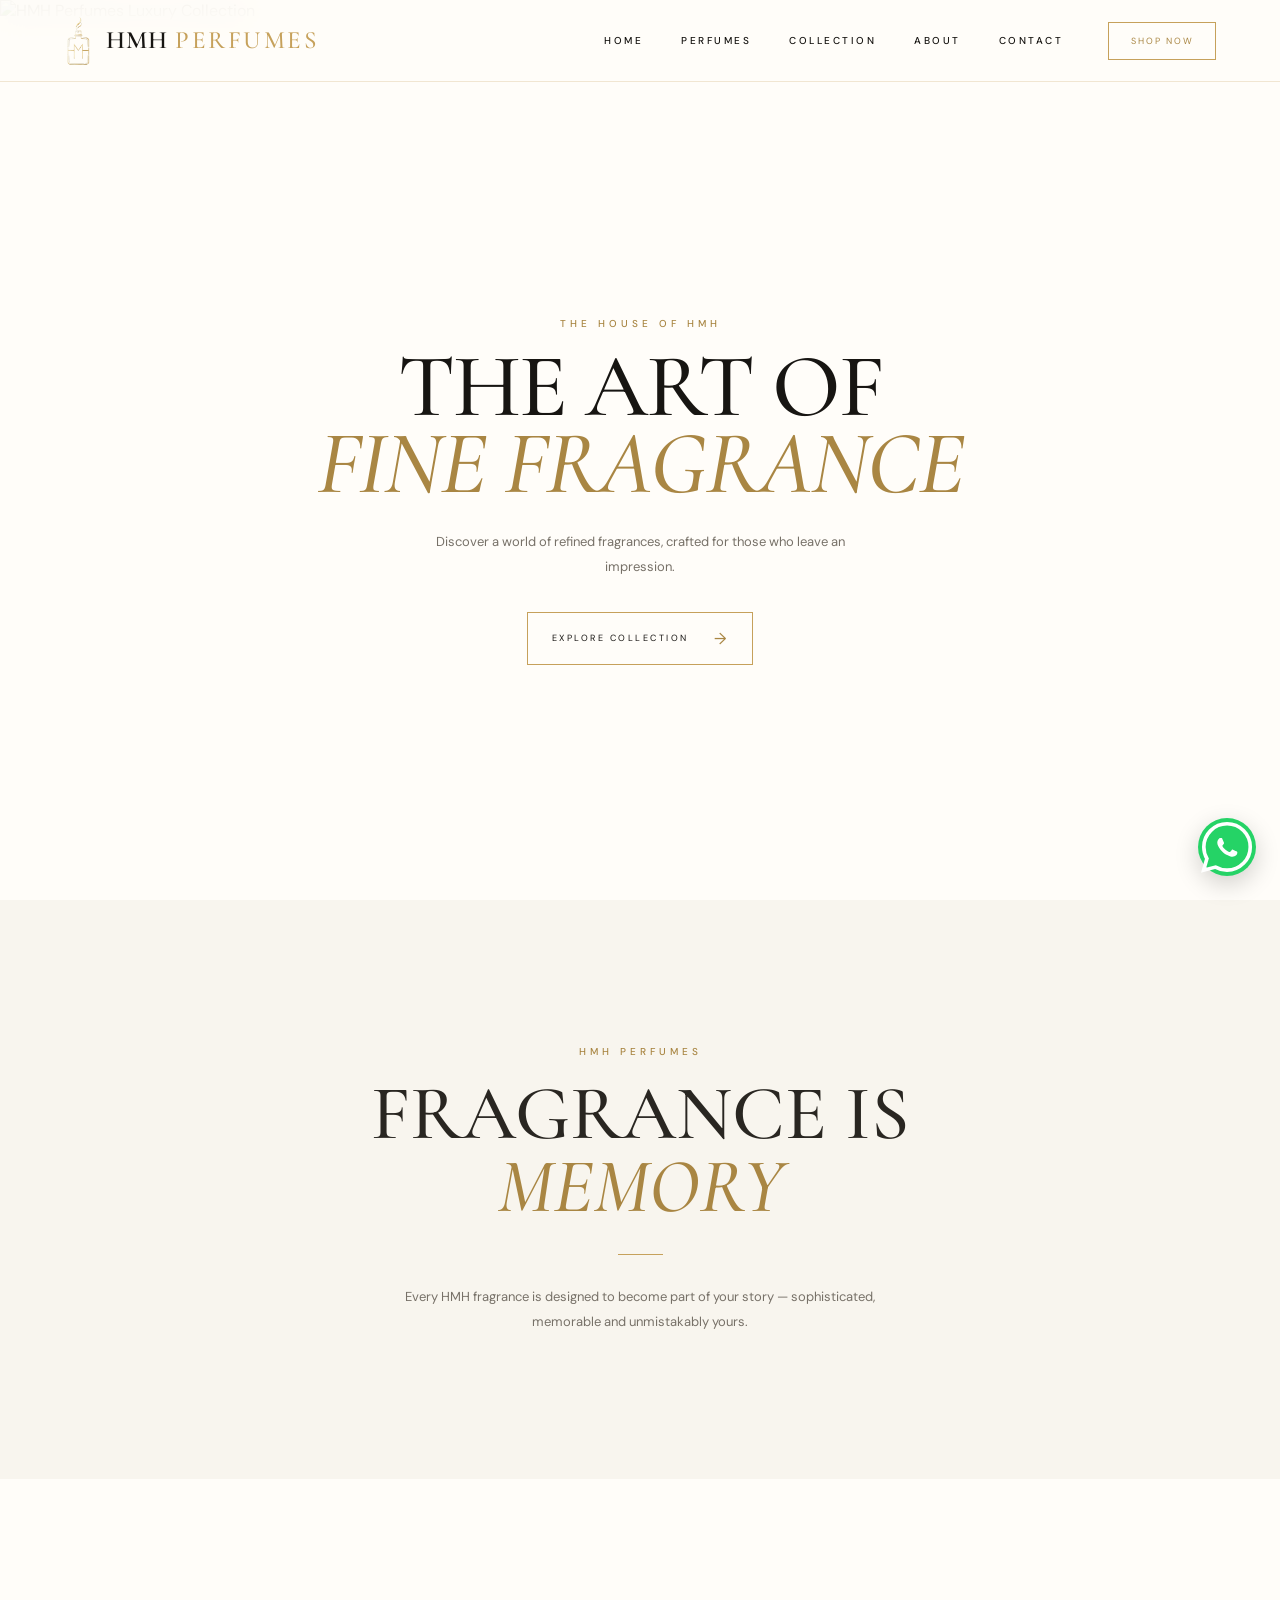
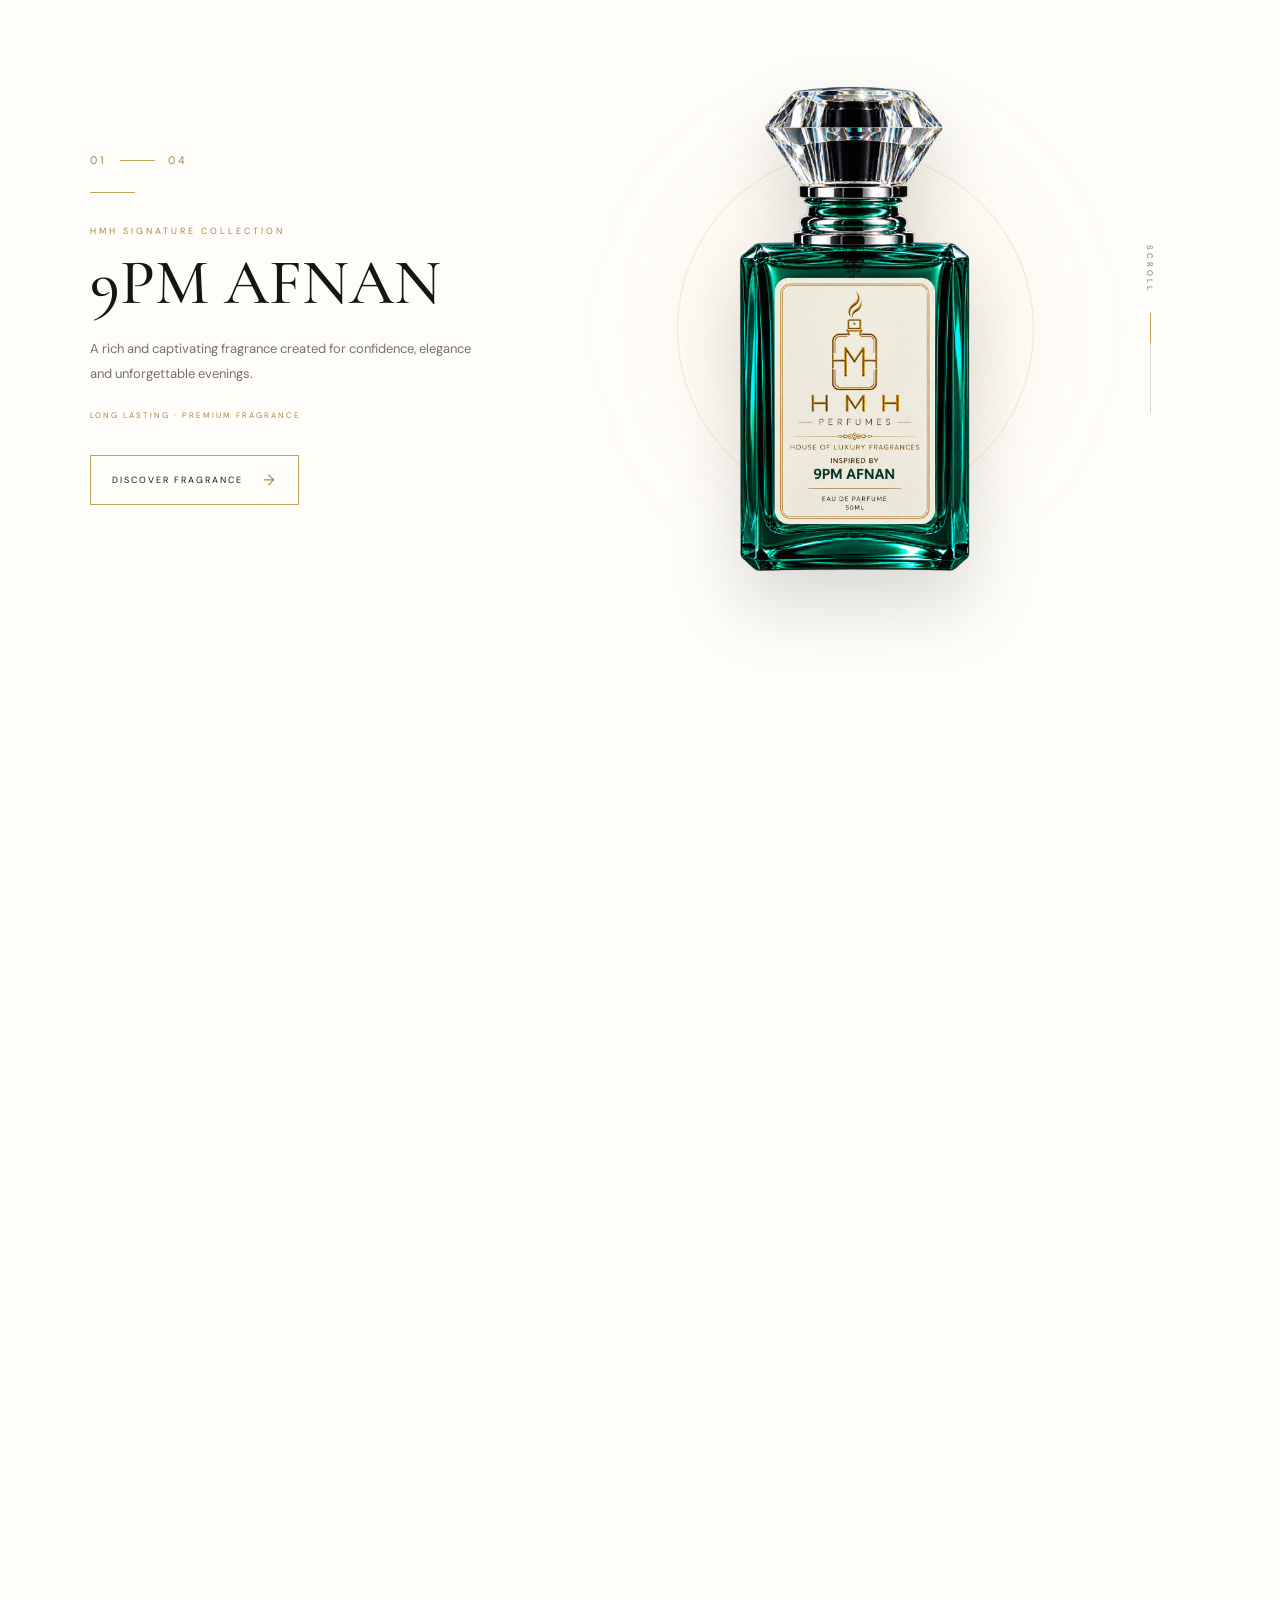
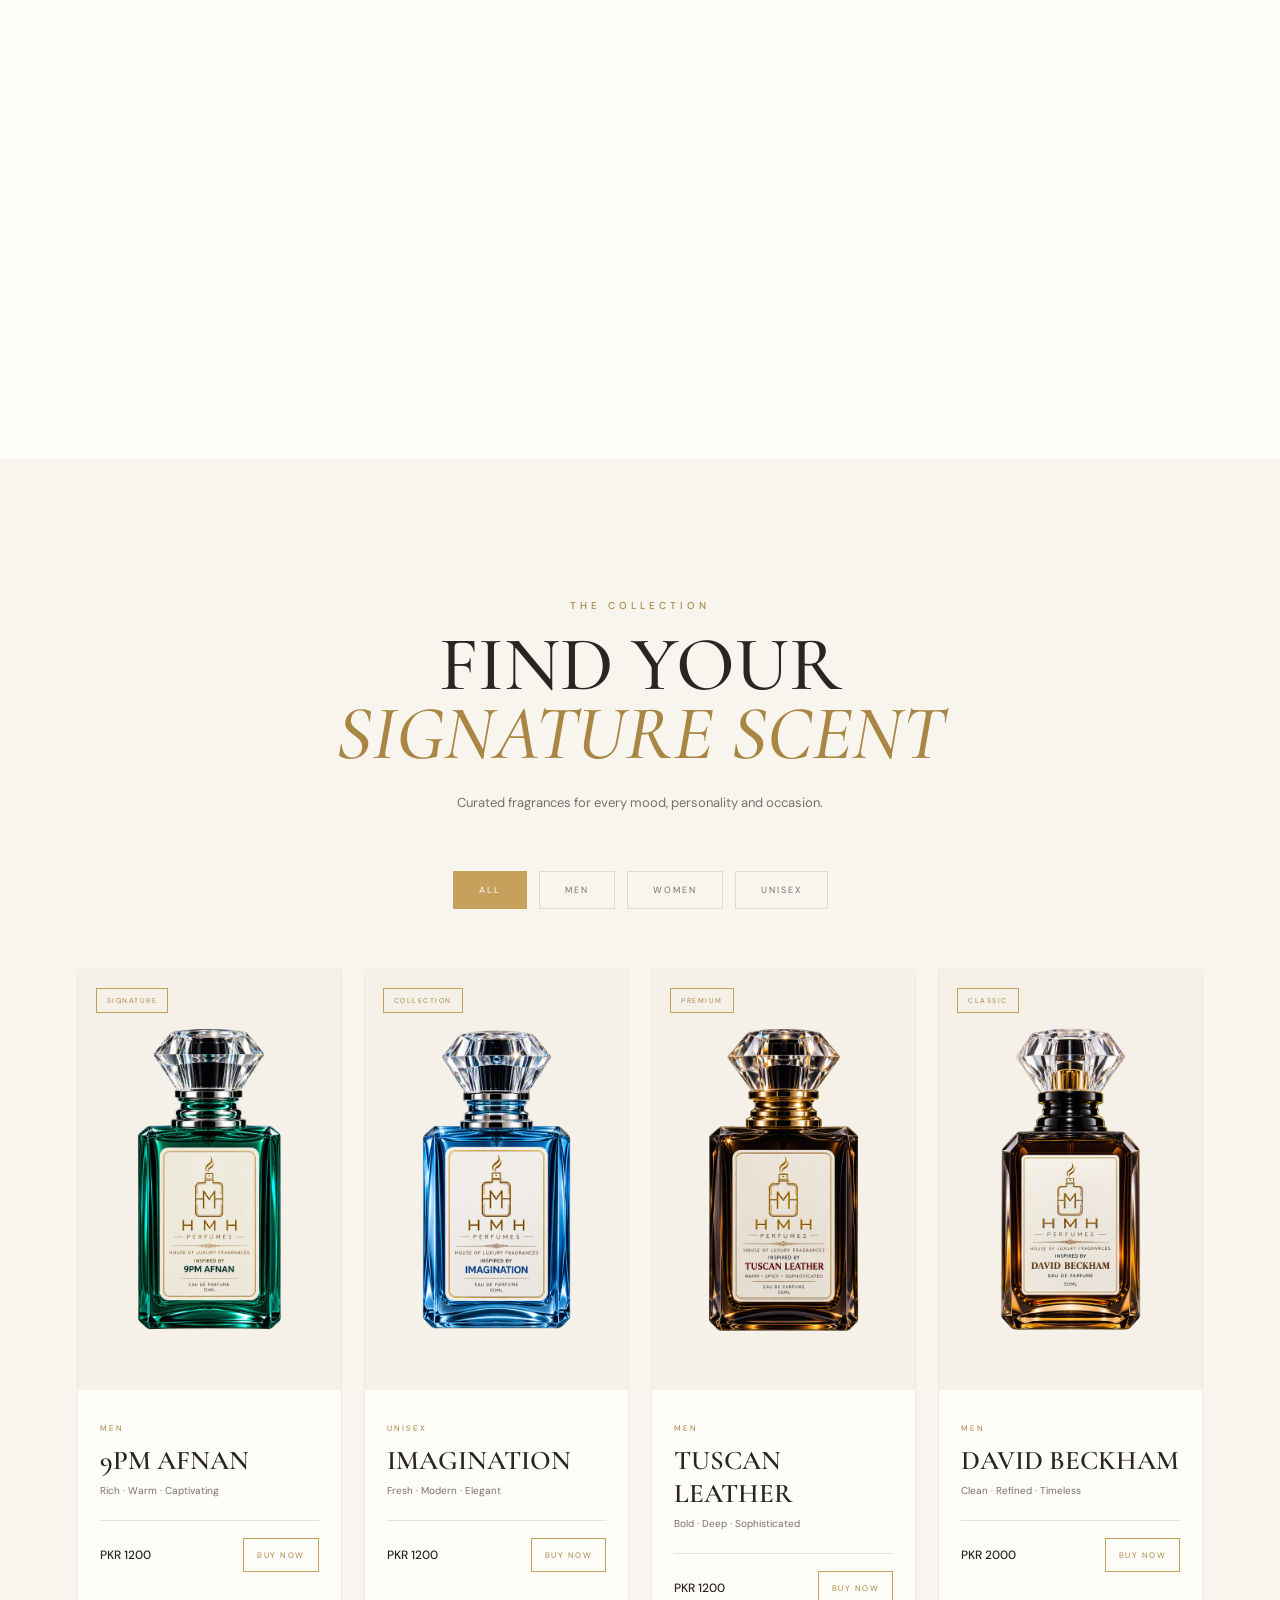
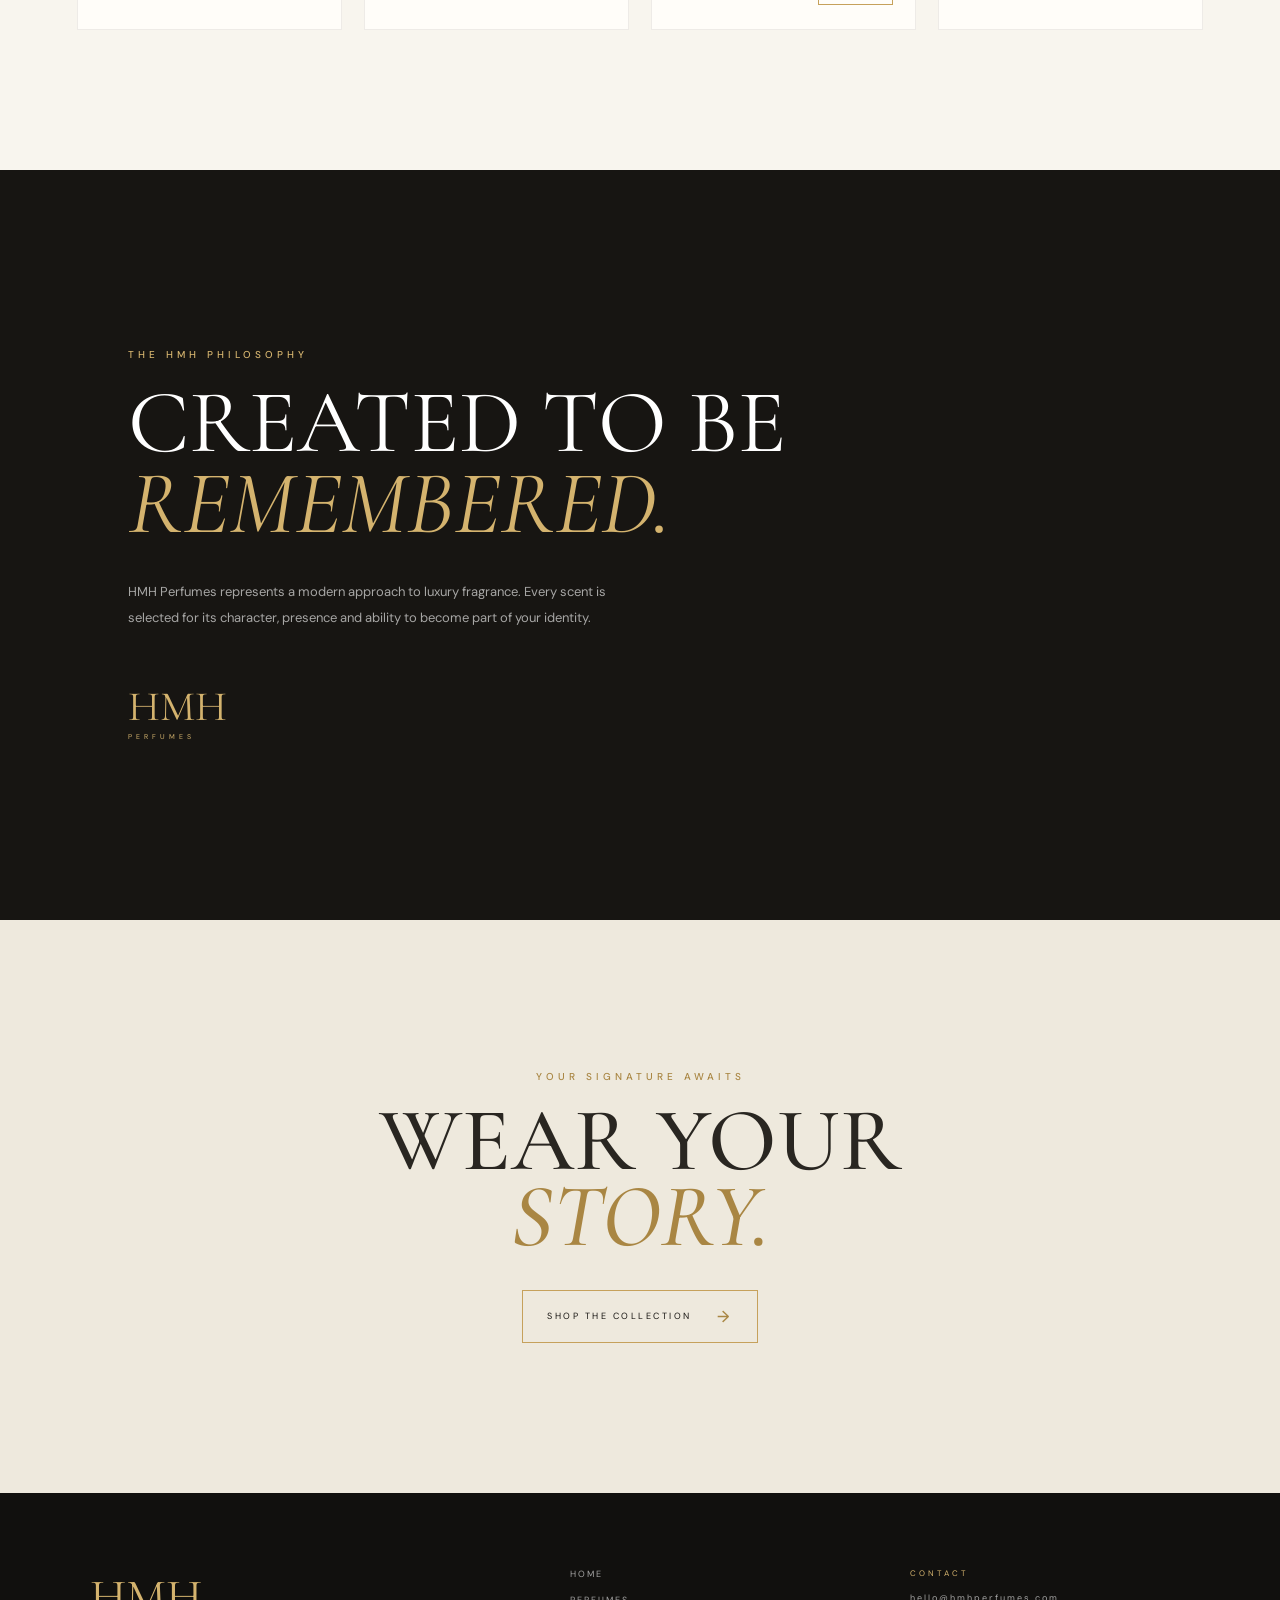
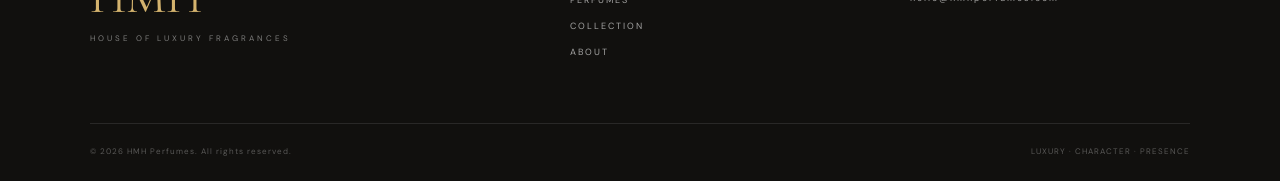
==== commit 2f1fff18: "Complete HMH Perfumes redesign" ====
--- a/index.html
+++ b/index.html
@@ -655,16 +655,21 @@
 <script src="https://cdn.jsdelivr.net/npm/gsap@3.13.0/dist/ScrollTrigger.min.js"></script>
 
 <script src="script.js"></script>
-<!-- ================= FLOATING WHATSAPP ================= -->
-
 <a
     href="https://wa.me/923242763303"
     class="whatsapp-float"
     target="_blank"
-    rel="noopener"
+    rel="noopener noreferrer"
     aria-label="Chat with HMH Perfumes on WhatsApp"
 >
-    <span class="whatsapp-icon">☏</span>
+    <svg viewBox="0 0 32 32" aria-hidden="true">
+        <path d="M16.02 3.2C8.95 3.2 3.21 8.94 3.21 16.01c0 2.26.59 4.46 1.72 6.4L3.1 28.8l6.55-1.72a12.77 12.77 0 0 0 6.37 1.68h.01c7.06 0 12.8-5.75 12.8-12.81S23.09 3.2 16.02 3.2Z"
+              fill="none"
+              stroke="currentColor"
+              stroke-width="2"/>
+        <path d="M21.1 18.35c-.27-.14-1.61-.79-1.86-.88-.25-.09-.43-.14-.61.14-.18.27-.7.88-.86 1.06-.16.18-.32.2-.59.07-.27-.14-1.14-.42-2.17-1.34-.8-.71-1.34-1.58-1.5-1.85-.16-.27-.02-.42.12-.56.12-.12.27-.32.41-.48.14-.16.18-.27.27-.45.09-.18.05-.34-.02-.48-.07-.14-.61-1.47-.84-2.01-.22-.53-.45-.46-.61-.47h-.52c-.18 0-.48.07-.73.34-.25.27-.95.93-.95 2.26s.98 2.62 1.11 2.8c.14.18 1.92 2.93 4.66 4.11.65.28 1.16.45 1.55.58.65.21 1.24.18 1.7.11.52-.08 1.61-.66 1.84-1.29.23-.63.23-1.17.16-1.29-.07-.11-.25-.18-.52-.32Z"
+              fill="currentColor"/>
+    </svg>
 </a>
 </body>
 </html>
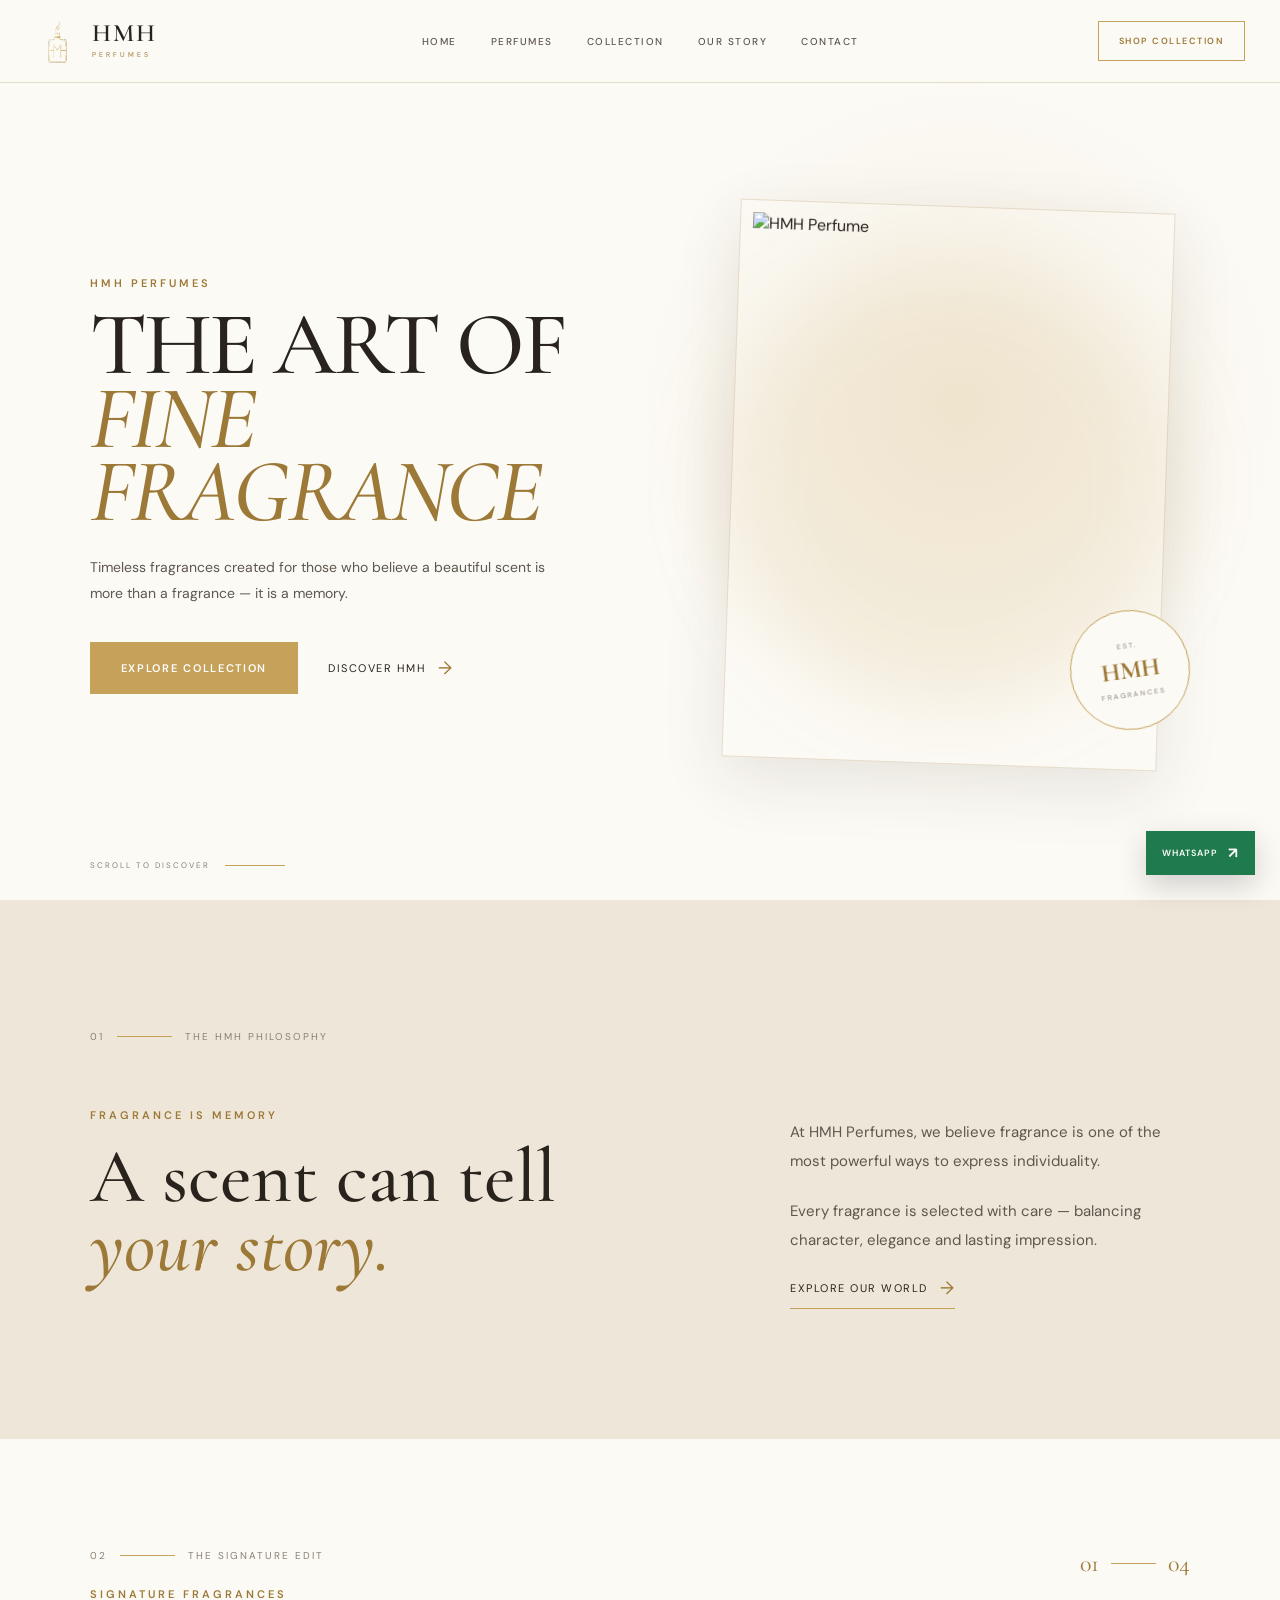
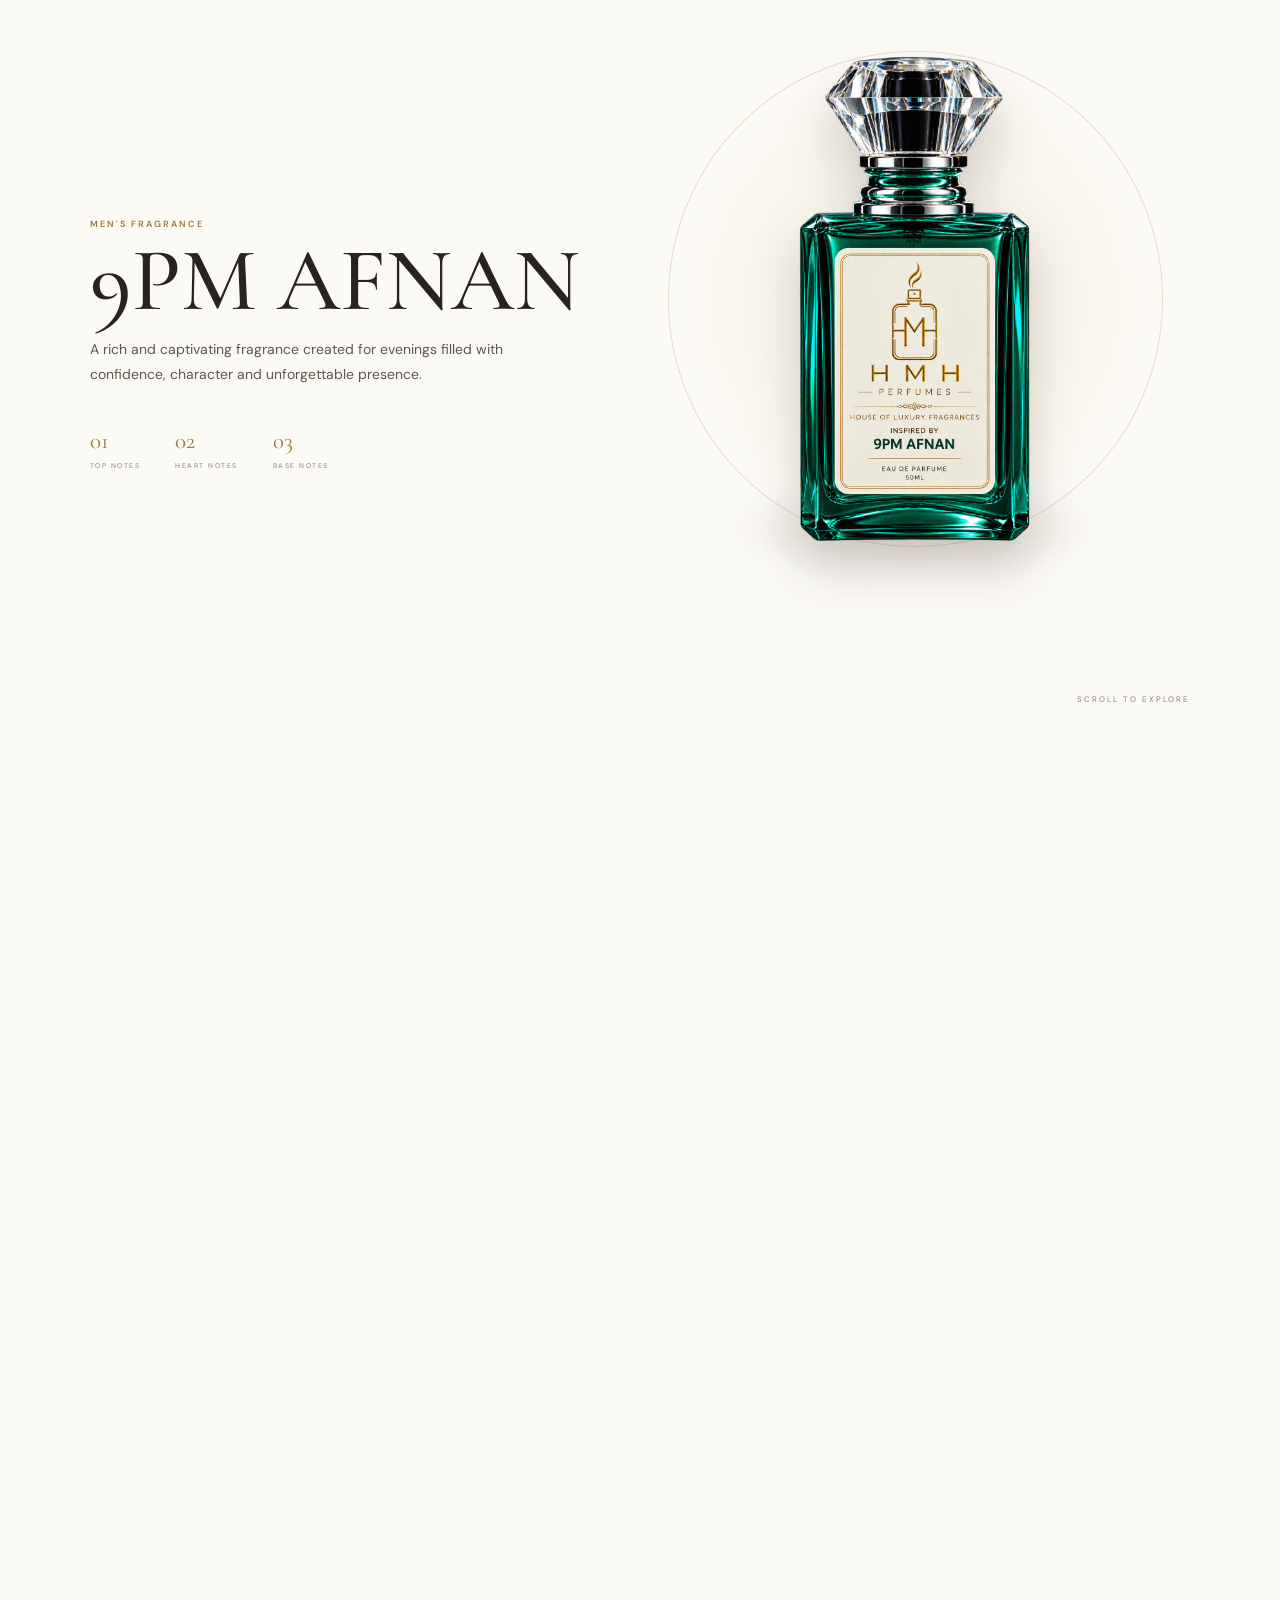
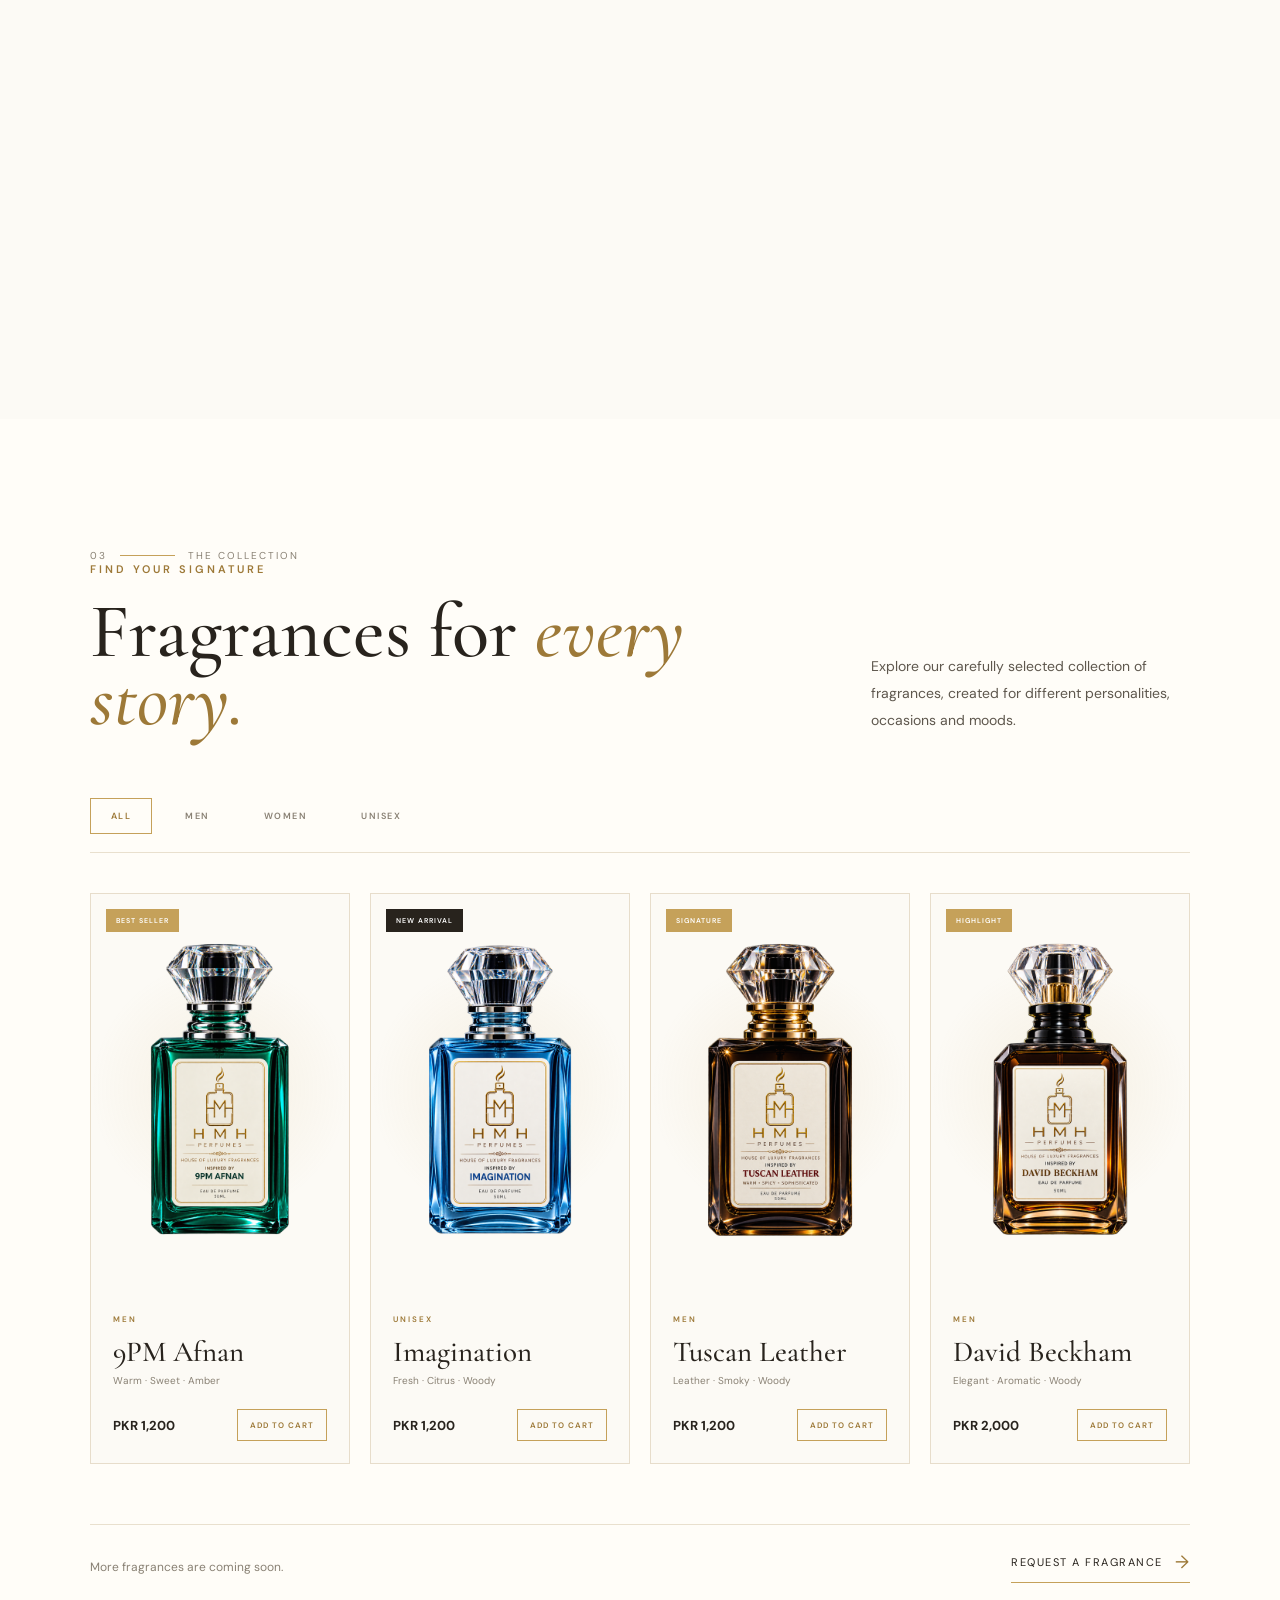
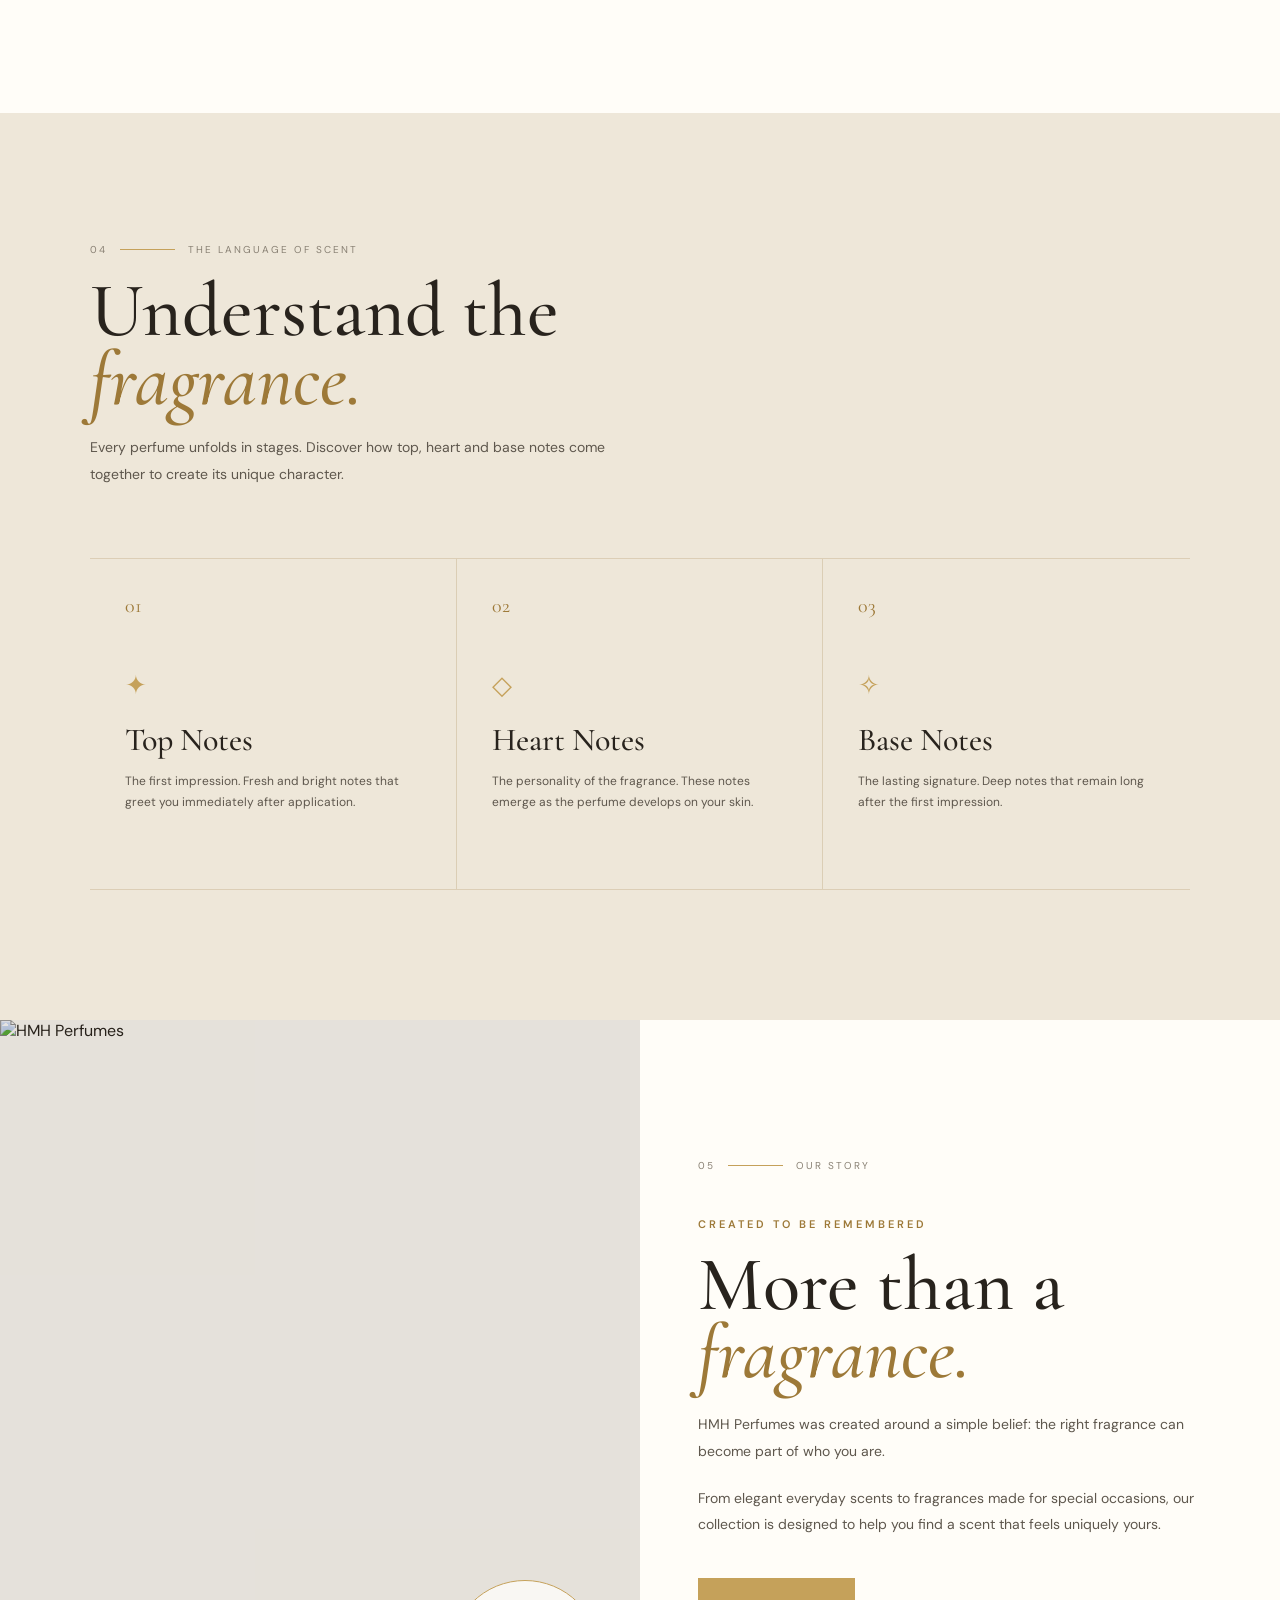
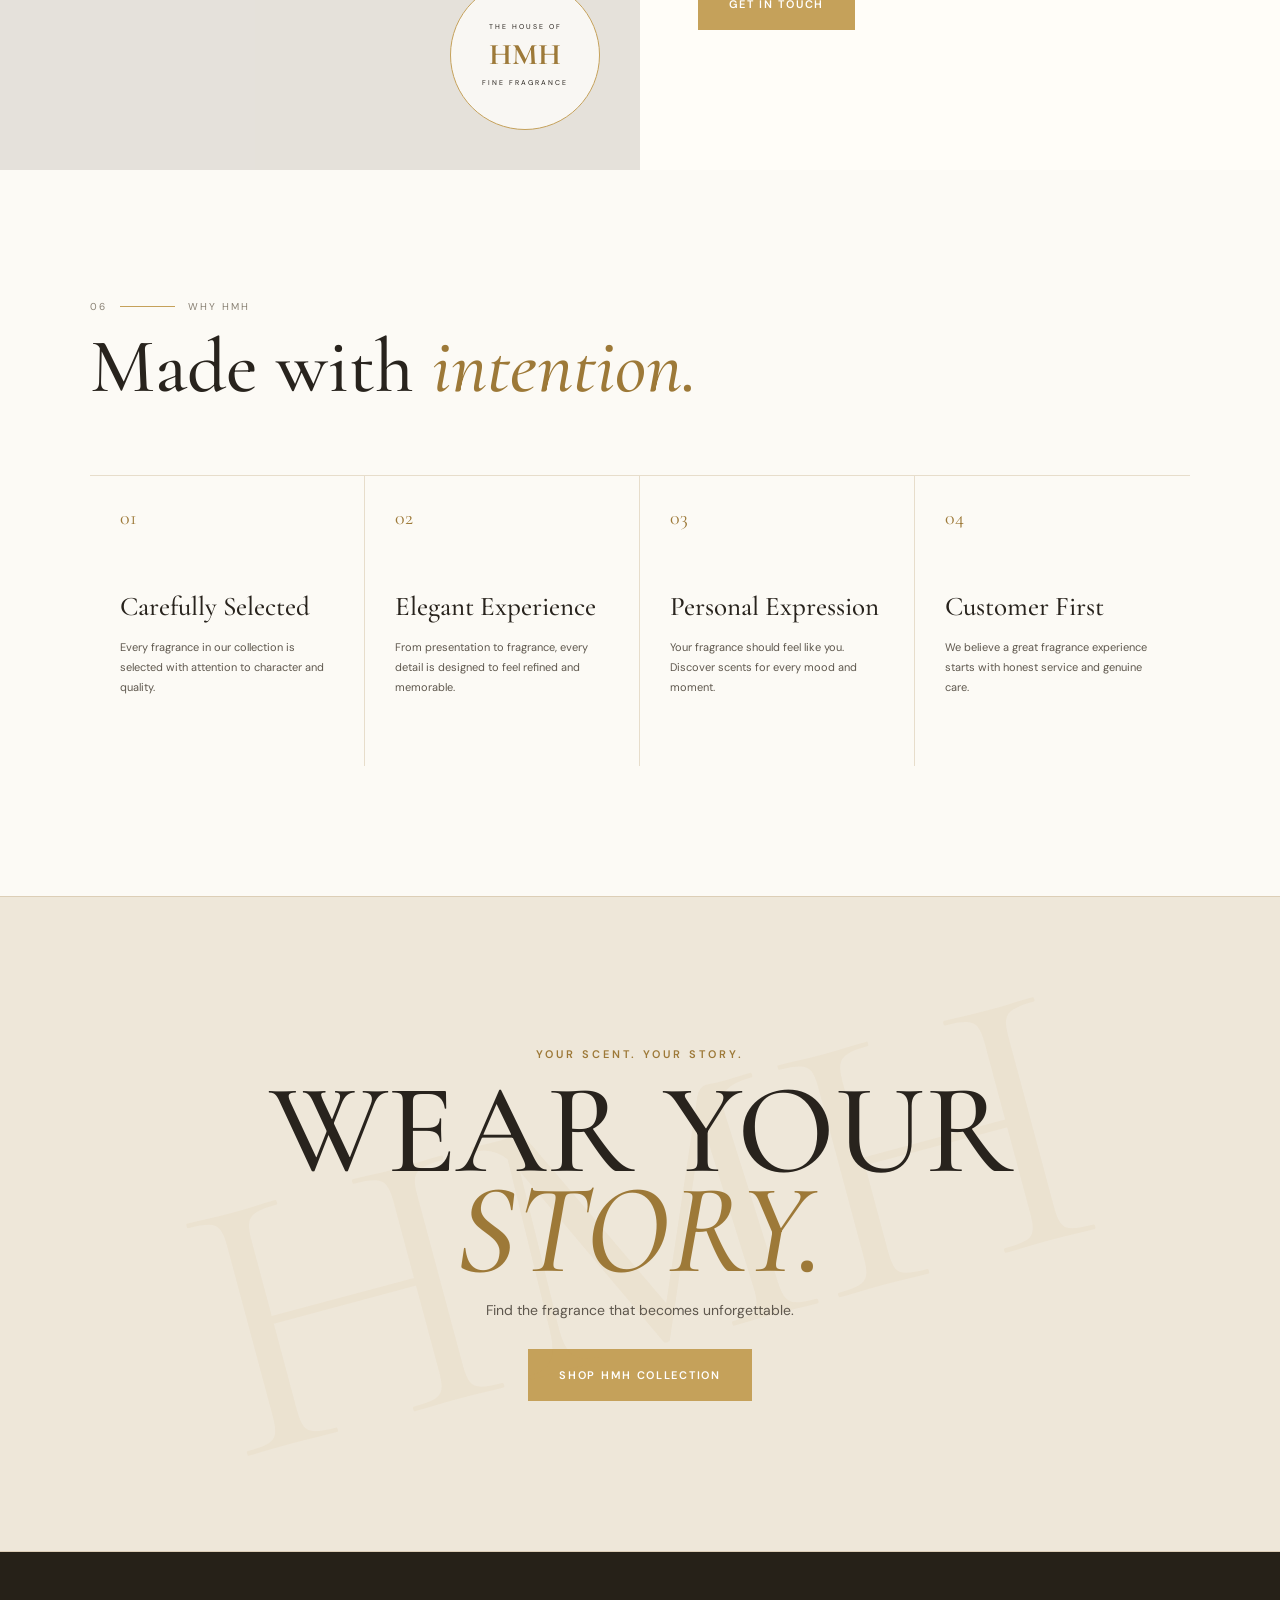
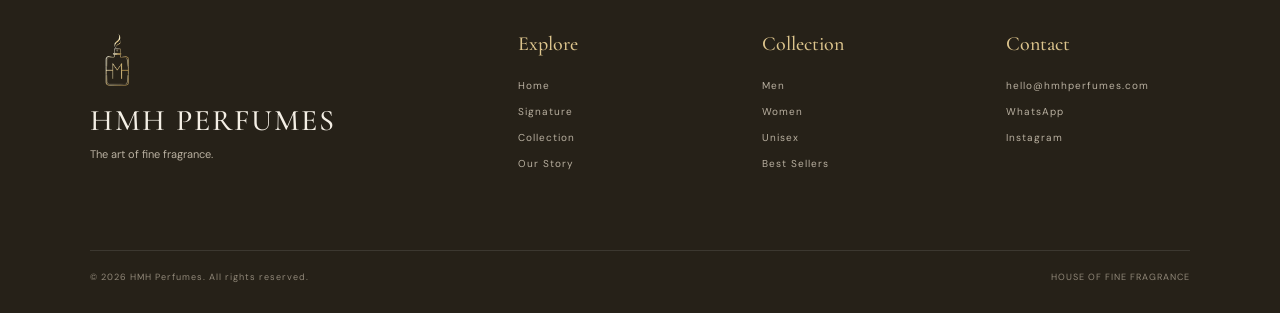
==== commit 7d11ba6c: "Complete HMH Perfumes website and admin portal" ====
--- a/index.html
+++ b/index.html
@@ -2,19 +2,15 @@
 <html lang="en">
 <head>
     <meta charset="UTF-8">
-
     <meta name="viewport" content="width=device-width, initial-scale=1.0">
 
-    <title>HMH Perfumes | Luxury Fragrance Collection</title>
+    <title>HMH Perfumes | The Art of Fine Fragrance</title>
 
     <meta
         name="description"
-        content="Discover HMH Perfumes — a premium fragrance collection created for confidence, elegance and unforgettable moments."
+        content="HMH Perfumes — Discover timeless fragrances crafted to become unforgettable memories."
     >
 
-    <meta name="theme-color" content="#f8f5ee">
-
-    <!-- GOOGLE FONTS -->
     <link rel="preconnect" href="https://fonts.googleapis.com">
     <link rel="preconnect" href="https://fonts.gstatic.com" crossorigin>
 
@@ -28,129 +24,221 @@
 
 <body>
 
-<!-- ================= HEADER ================= -->
-
-<header class="navbar">
-<a href="#home" class="logo">
-
-    <img
-        src="images/WhatsApp_Image_2026-09-05_at_12.46.24_AM-removebg-preview.png"
-        alt="HMH Perfumes Logo"
-    >
-
-    <span class="brand-name">
-        HMH <strong>PERFUMES</strong>
-    </span>
-
-</a>
-
-    <nav class="nav-menu">
-        <a href="#home">HOME</a>
-        <a href="#perfumes">PERFUMES</a>
-        <a href="#collection">COLLECTION</a>
-        <a href="#about">ABOUT</a>
-        <a href="#contact">CONTACT</a>
-    </nav>
-
-    <div class="header-right">
-        <a href="#collection" class="header-order">SHOP NOW</a>
-
-        <button class="menu-btn" aria-label="Open Menu">
+<!-- =====================================================
+     HEADER
+===================================================== -->
+
+<header class="site-header">
+
+    <div class="header-inner">
+
+        <a href="#home" class="brand">
+
+            <img
+                src="images/WhatsApp_Image_2026-09-05_at_12.46.24_AM-removebg-preview.png"
+                alt="HMH Perfumes Logo"
+            >
+
+            <div class="brand-text">
+                <span>HMH</span>
+                <small>PERFUMES</small>
+            </div>
+
+        </a>
+
+        <nav class="desktop-nav">
+            <a href="#home">Home</a>
+            <a href="#perfumes">Perfumes</a>
+            <a href="#collection">Collection</a>
+            <a href="#about">Our Story</a>
+            <a href="#contact">Contact</a>
+        </nav>
+
+        <a href="#collection" class="header-btn">
+            Shop Collection
+        </a>
+
+        <button class="menu-btn" id="menuBtn" aria-label="Open menu">
             <span></span>
             <span></span>
             <span></span>
         </button>
+
+    </div>
+
+    <div class="mobile-menu" id="mobileMenu">
+
+        <a href="#home">Home</a>
+        <a href="#perfumes">Perfumes</a>
+        <a href="#collection">Collection</a>
+        <a href="#about">Our Story</a>
+        <a href="#contact">Contact</a>
+
+        <a href="#collection" class="mobile-shop-btn">
+            Shop Collection
+        </a>
+
     </div>
 
 </header>
 
 
-<!-- ================= HERO ================= -->
+<!-- =====================================================
+     HERO
+===================================================== -->
+
+<main>
 
 <section class="hero" id="home">
 
-    <div class="hero-image-wrap">
-
-        <!-- Replace hero-perfume.jpg with your actual hero image filename -->
-        <img
-            src="images/hero-perfume.jpg"
-            alt="HMH Perfumes Luxury Collection"
-            class="hero-image"
-        >
-
-    </div>
-
     <div class="hero-content">
 
-        <span class="hero-small">THE HOUSE OF HMH</span>
+        <p class="eyebrow">
+            HMH PERFUMES
+        </p>
 
         <h1>
             THE ART OF
             <span>FINE FRAGRANCE</span>
         </h1>
 
-        <p>
-            Discover a world of refined fragrances,
-            crafted for those who leave an impression.
+        <p class="hero-description">
+            Timeless fragrances created for those who believe
+            a beautiful scent is more than a fragrance —
+            it is a memory.
         </p>
 
-        <a href="#perfumes" class="hero-btn">
-            EXPLORE COLLECTION
-            <span>→</span>
-        </a>
-
+        <div class="hero-actions">
+
+            <a href="#collection" class="gold-btn">
+                Explore Collection
+            </a>
+
+            <a href="#about" class="text-btn">
+                Discover HMH
+                <span>→</span>
+            </a>
+
+        </div>
+
+    </div>
+
+    <div class="hero-visual">
+
+        <div class="hero-glow"></div>
+
+        <div class="hero-frame">
+
+            <img
+                src="images/hero-perfume.jpg"
+                alt="HMH Perfume"
+            >
+
+        </div>
+
+        <div class="hero-decoration">
+            <span>EST.</span>
+            <strong>HMH</strong>
+            <span>FRAGRANCES</span>
+        </div>
+
+    </div>
+
+    <div class="hero-bottom">
+        <span>SCROLL TO DISCOVER</span>
+        <div class="scroll-line"></div>
     </div>
 
 </section>
 
 
-<!-- ================= INTRO ================= -->
+<!-- =====================================================
+     INTRO
+===================================================== -->
 
 <section class="intro-section">
 
-    <div class="intro-inner">
-
-        <span class="section-eyebrow">
-            HMH PERFUMES
-        </span>
-
-        <h2>
-            FRAGRANCE IS
-            <em>MEMORY</em>
-        </h2>
-
-        <div class="intro-line"></div>
-
-        <p>
-            Every HMH fragrance is designed to become
-            part of your story — sophisticated,
-            memorable and unmistakably yours.
-        </p>
+    <div class="section-label">
+        <span>01</span>
+        <div></div>
+        <span>THE HMH PHILOSOPHY</span>
+    </div>
+
+    <div class="intro-grid">
+
+        <div>
+            <p class="eyebrow">FRAGRANCE IS MEMORY</p>
+
+            <h2>
+                A scent can tell
+                <em>your story.</em>
+            </h2>
+        </div>
+
+        <div class="intro-copy">
+
+            <p>
+                At HMH Perfumes, we believe fragrance is
+                one of the most powerful ways to express
+                individuality.
+            </p>
+
+            <p>
+                Every fragrance is selected with care —
+                balancing character, elegance and lasting
+                impression.
+            </p>
+
+            <a href="#collection" class="line-link">
+                Explore our world <span>→</span>
+            </a>
+
+        </div>
 
     </div>
 
 </section>
 
 
-<!-- ================= SCROLLING PERFUME SHOWCASE ================= -->
+<!-- =====================================================
+     SCROLLING PERFUME SHOWCASE
+===================================================== -->
 
 <section class="perfume-showcase" id="perfumes">
 
-    <div class="showcase-inner">
-
-        <div class="perfume-info">
-
-            <div class="perfume-counter">
-                <span id="currentNumber">01</span>
-                <i></i>
-                <span>04</span>
-            </div>
-
-            <div class="gold-line"></div>
-
-            <span class="perfume-label">
-                HMH SIGNATURE COLLECTION
-            </span>
+    <div class="showcase-sticky">
+
+        <div class="showcase-heading">
+
+            <div class="section-label">
+                <span>02</span>
+                <div></div>
+                <span>THE SIGNATURE EDIT</span>
+            </div>
+
+            <p class="eyebrow">
+                SIGNATURE FRAGRANCES
+            </p>
+
+        </div>
+
+
+        <div class="perfume-counter">
+
+            <span id="perfumeCurrent">01</span>
+
+            <div class="counter-line"></div>
+
+            <span>04</span>
+
+        </div>
+
+
+        <div class="perfume-information">
+
+            <p class="perfume-category" id="perfumeCategory">
+                MEN'S FRAGRANCE
+            </p>
 
             <h2 id="perfumeTitle">
                 9PM AFNAN
@@ -158,25 +246,33 @@
 
             <p id="perfumeDescription">
                 A rich and captivating fragrance created
-                for confidence, elegance and unforgettable
-                evenings.
-            </p>
-
-            <div class="perfume-meta" id="perfumeMeta">
-                LONG LASTING · PREMIUM FRAGRANCE
-            </div>
-
-            <a href="#collection" class="showcase-btn">
-                DISCOVER FRAGRANCE
-                <span>→</span>
-            </a>
-
-        </div>
-
-
-        <div class="bottle-stage">
-
-            <div class="bottle-glow"></div>
+                for evenings filled with confidence,
+                character and unforgettable presence.
+            </p>
+
+            <div class="perfume-meta">
+
+                <div>
+                    <span>01</span>
+                    <small>TOP NOTES</small>
+                </div>
+
+                <div>
+                    <span>02</span>
+                    <small>HEART NOTES</small>
+                </div>
+
+                <div>
+                    <span>03</span>
+                    <small>BASE NOTES</small>
+                </div>
+
+            </div>
+
+        </div>
+
+
+        <div class="perfume-bottle-area">
 
             <div class="bottle-circle"></div>
 
@@ -189,68 +285,77 @@
         </div>
 
 
-        <div class="showcase-side">
-
-            <span>SCROLL</span>
-
-            <div class="scroll-line">
+        <div class="showcase-scroll-text">
+            SCROLL TO EXPLORE
+        </div>
+
+    </div>
+
+</section>
+
+
+<!-- =====================================================
+     COLLECTION
+===================================================== -->
+
+<section class="collection-section" id="collection">
+
+    <div class="collection-header">
+
+        <div>
+
+            <div class="section-label">
+                <span>03</span>
                 <div></div>
-            </div>
-
-        </div>
-
-    </div>
-
-</section>
-
-
-<!-- ================= COLLECTION ================= -->
-
-<section class="collection" id="collection">
-
-    <div class="collection-heading">
-
-        <span>THE COLLECTION</span>
-
-        <h2>
-            FIND YOUR
-            <em>SIGNATURE SCENT</em>
-        </h2>
-
-        <p>
-            Curated fragrances for every mood,
-            personality and occasion.
+                <span>THE COLLECTION</span>
+            </div>
+
+            <p class="eyebrow">
+                FIND YOUR SIGNATURE
+            </p>
+
+            <h2>
+                Fragrances for
+                <em>every story.</em>
+            </h2>
+
+        </div>
+
+        <p class="collection-intro">
+            Explore our carefully selected collection of
+            fragrances, created for different personalities,
+            occasions and moods.
         </p>
 
     </div>
 
 
-    <!-- CATEGORY FILTER -->
+    <!-- FILTERS -->
 
     <div class="category-filter">
 
-        <button class="category-btn active" data-filter="all">
-            ALL
+        <button class="filter-btn active" data-filter="all">
+            All
         </button>
 
-        <button class="category-btn" data-filter="men">
-            MEN
+        <button class="filter-btn" data-filter="men">
+            Men
         </button>
 
-        <button class="category-btn" data-filter="women">
-            WOMEN
+        <button class="filter-btn" data-filter="women">
+            Women
         </button>
 
-        <button class="category-btn" data-filter="unisex">
-            UNISEX
+        <button class="filter-btn" data-filter="unisex">
+            Unisex
         </button>
 
     </div>
 
 
-    <!-- PRODUCTS -->
-
-    <div class="products-grid">
+    <!-- PRODUCT GRID -->
+
+    <div class="product-grid">
 
 
         <!-- PRODUCT 1 -->
@@ -258,43 +363,53 @@
         <article
             class="product-card"
             data-category="men"
+            data-price="1200"
             data-name="9PM Afnan"
-            data-price="4999"
-            data-image="images/eb234a7c-7804-4485-a522-682d16050d8d.png"
         >
 
             <div class="product-image">
 
-                <span class="product-tag">
-                    SIGNATURE
+                <span class="product-badge">
+                    BEST SELLER
                 </span>
 
                 <img
                     src="images/eb234a7c-7804-4485-a522-682d16050d8d.png"
-                    alt="9PM Afnan Perfume"
-                    loading="lazy"
+                    alt="9PM Afnan"
                 >
 
+                <button
+                    class="quick-view"
+                    type="button"
+                >
+                    Quick View
+                </button>
+
             </div>
 
             <div class="product-info">
 
-                <span>MEN</span>
-
-                <h3>9PM AFNAN</h3>
+                <span class="product-category">
+                    MEN
+                </span>
+
+                <h3>9PM Afnan</h3>
 
                 <p>
-                    Rich · Warm · Captivating
+                    Warm · Sweet · Amber
                 </p>
 
                 <div class="product-bottom">
 
                     <strong>
-                        PKR 1200
+                        PKR 1,200
                     </strong>
 
-                    <button class="buy-btn">
-                        BUY NOW
+                    <button
+                        class="buy-btn"
+                        type="button"
+                    >
+                        Add to Cart
                     </button>
 
                 </div>
@@ -309,43 +424,53 @@
         <article
             class="product-card"
             data-category="unisex"
+            data-price="1200"
             data-name="Imagination"
-            data-price="4999"
-            data-image="images/53cffe72-a68c-437d-a3b4-0e9c0e7a6394.png"
         >
 
             <div class="product-image">
 
-                <span class="product-tag">
-                    COLLECTION
+                <span class="product-badge new">
+                    NEW ARRIVAL
                 </span>
 
                 <img
                     src="images/53cffe72-a68c-437d-a3b4-0e9c0e7a6394.png"
-                    alt="Imagination Perfume"
-                    loading="lazy"
+                    alt="Imagination"
                 >
 
+                <button
+                    class="quick-view"
+                    type="button"
+                >
+                    Quick View
+                </button>
+
             </div>
 
             <div class="product-info">
 
-                <span>UNISEX</span>
-
-                <h3>IMAGINATION</h3>
+                <span class="product-category">
+                    UNISEX
+                </span>
+
+                <h3>Imagination</h3>
 
                 <p>
-                    Fresh · Modern · Elegant
+                    Fresh · Citrus · Woody
                 </p>
 
                 <div class="product-bottom">
 
                     <strong>
-                        PKR 1200
+                        PKR 1,200
                     </strong>
 
-                    <button class="buy-btn">
-                        BUY NOW
+                    <button
+                        class="buy-btn"
+                        type="button"
+                    >
+                        Add to Cart
                     </button>
 
                 </div>
@@ -360,43 +485,53 @@
         <article
             class="product-card"
             data-category="men"
+            data-price="1200"
             data-name="Tuscan Leather"
-            data-price="4999"
-            data-image="images/d34f3a82-3964-4421-888d-22a8f9772a6f.png"
         >
 
             <div class="product-image">
 
-                <span class="product-tag">
-                    PREMIUM
+                <span class="product-badge">
+                    SIGNATURE
                 </span>
 
                 <img
                     src="images/d34f3a82-3964-4421-888d-22a8f9772a6f.png"
-                    alt="Tuscan Leather Perfume"
-                    loading="lazy"
+                    alt="Tuscan Leather"
                 >
 
+                <button
+                    class="quick-view"
+                    type="button"
+                >
+                    Quick View
+                </button>
+
             </div>
 
             <div class="product-info">
 
-                <span>MEN</span>
-
-                <h3>TUSCAN LEATHER</h3>
+                <span class="product-category">
+                    MEN
+                </span>
+
+                <h3>Tuscan Leather</h3>
 
                 <p>
-                    Bold · Deep · Sophisticated
+                    Leather · Smoky · Woody
                 </p>
 
                 <div class="product-bottom">
 
                     <strong>
-                        PKR 1200
+                        PKR 1,200
                     </strong>
 
-                    <button class="buy-btn">
-                        BUY NOW
+                    <button
+                        class="buy-btn"
+                        type="button"
+                    >
+                        Add to Cart
                     </button>
 
                 </div>
@@ -411,43 +546,53 @@
         <article
             class="product-card"
             data-category="men"
+            data-price="2000"
             data-name="David Beckham"
-            data-price="4999"
-            data-image="images/1832019a-c9d7-4a5f-a415-eadae083928e.png"
         >
 
             <div class="product-image">
 
-                <span class="product-tag">
-                    CLASSIC
+                <span class="product-badge">
+                    HIGHLIGHT
                 </span>
 
                 <img
                     src="images/1832019a-c9d7-4a5f-a415-eadae083928e.png"
-                    alt="David Beckham Perfume"
-                    loading="lazy"
+                    alt="David Beckham"
                 >
 
+                <button
+                    class="quick-view"
+                    type="button"
+                >
+                    Quick View
+                </button>
+
             </div>
 
             <div class="product-info">
 
-                <span>MEN</span>
-
-                <h3>DAVID BECKHAM</h3>
+                <span class="product-category">
+                    MEN
+                </span>
+
+                <h3>David Beckham</h3>
 
                 <p>
-                    Clean · Refined · Timeless
+                    Elegant · Aromatic · Woody
                 </p>
 
                 <div class="product-bottom">
 
                     <strong>
-                        PKR 2000
+                        PKR 2,000
                     </strong>
 
-                    <button class="buy-btn">
-                        BUY NOW
+                    <button
+                        class="buy-btn"
+                        type="button"
+                    >
+                        Add to Cart
                     </button>
 
                 </div>
@@ -458,99 +603,346 @@
 
     </div>
 
+
+    <div class="collection-footer">
+
+        <p>
+            More fragrances are coming soon.
+        </p>
+
+        <a href="#contact" class="line-link">
+            Request a fragrance <span>→</span>
+        </a>
+
+    </div>
+
 </section>
 
 
-<!-- ================= ABOUT ================= -->
+<!-- =====================================================
+     FRAGRANCE NOTES
+===================================================== -->
+
+<section class="notes-section">
+
+    <div class="notes-header">
+
+        <div class="section-label">
+            <span>04</span>
+            <div></div>
+            <span>THE LANGUAGE OF SCENT</span>
+        </div>
+
+        <h2>
+            Understand the
+            <em>fragrance.</em>
+        </h2>
+
+        <p>
+            Every perfume unfolds in stages. Discover how
+            top, heart and base notes come together to create
+            its unique character.
+        </p>
+
+    </div>
+
+
+    <div class="notes-grid">
+
+        <div class="note-card">
+
+            <span>01</span>
+
+            <div class="note-icon">✦</div>
+
+            <h3>Top Notes</h3>
+
+            <p>
+                The first impression. Fresh and bright notes
+                that greet you immediately after application.
+            </p>
+
+        </div>
+
+
+        <div class="note-card">
+
+            <span>02</span>
+
+            <div class="note-icon">◇</div>
+
+            <h3>Heart Notes</h3>
+
+            <p>
+                The personality of the fragrance. These notes
+                emerge as the perfume develops on your skin.
+            </p>
+
+        </div>
+
+
+        <div class="note-card">
+
+            <span>03</span>
+
+            <div class="note-icon">✧</div>
+
+            <h3>Base Notes</h3>
+
+            <p>
+                The lasting signature. Deep notes that remain
+                long after the first impression.
+            </p>
+
+        </div>
+
+    </div>
+
+</section>
+
+
+<!-- =====================================================
+     ABOUT
+===================================================== -->
 
 <section class="about-section" id="about">
 
+    <div class="about-image">
+
+        <div class="about-overlay"></div>
+
+        <img
+            src="images/hero-perfume.jpg"
+            alt="HMH Perfumes"
+        >
+
+        <div class="about-stamp">
+            <span>THE HOUSE OF</span>
+            <strong>HMH</strong>
+            <span>FINE FRAGRANCE</span>
+        </div>
+
+    </div>
+
+
     <div class="about-content">
 
-        <span>THE HMH PHILOSOPHY</span>
+        <div class="section-label">
+            <span>05</span>
+            <div></div>
+            <span>OUR STORY</span>
+        </div>
+
+        <p class="eyebrow">
+            CREATED TO BE REMEMBERED
+        </p>
 
         <h2>
-            CREATED TO BE
-            <em>REMEMBERED.</em>
+            More than a
+            <em>fragrance.</em>
         </h2>
 
         <p>
-            HMH Perfumes represents a modern approach
-            to luxury fragrance. Every scent is selected
-            for its character, presence and ability to
-            become part of your identity.
+            HMH Perfumes was created around a simple belief:
+            the right fragrance can become part of who you are.
         </p>
 
-        <div class="about-signature">
-            HMH
-            <small>PERFUMES</small>
-        </div>
+        <p>
+            From elegant everyday scents to fragrances made
+            for special occasions, our collection is designed
+            to help you find a scent that feels uniquely yours.
+        </p>
+
+        <a href="#contact" class="gold-btn">
+            Get in Touch
+        </a>
 
     </div>
 
 </section>
 
 
-<!-- ================= CTA ================= -->
+<!-- =====================================================
+     WHY HMH
+===================================================== -->
+
+<section class="why-section">
+
+    <div class="why-header">
+
+        <div class="section-label">
+            <span>06</span>
+            <div></div>
+            <span>WHY HMH</span>
+        </div>
+
+        <h2>
+            Made with
+            <em>intention.</em>
+        </h2>
+
+    </div>
+
+
+    <div class="why-grid">
+
+        <div class="why-item">
+
+            <span>01</span>
+
+            <h3>Carefully Selected</h3>
+
+            <p>
+                Every fragrance in our collection is selected
+                with attention to character and quality.
+            </p>
+
+        </div>
+
+
+        <div class="why-item">
+
+            <span>02</span>
+
+            <h3>Elegant Experience</h3>
+
+            <p>
+                From presentation to fragrance, every detail
+                is designed to feel refined and memorable.
+            </p>
+
+        </div>
+
+
+        <div class="why-item">
+
+            <span>03</span>
+
+            <h3>Personal Expression</h3>
+
+            <p>
+                Your fragrance should feel like you.
+                Discover scents for every mood and moment.
+            </p>
+
+        </div>
+
+
+        <div class="why-item">
+
+            <span>04</span>
+
+            <h3>Customer First</h3>
+
+            <p>
+                We believe a great fragrance experience starts
+                with honest service and genuine care.
+            </p>
+
+        </div>
+
+    </div>
+
+</section>
+
+
+<!-- =====================================================
+     CTA
+===================================================== -->
 
 <section class="final-cta">
 
-    <div>
-
-        <span>YOUR SIGNATURE AWAITS</span>
-
-        <h2>
-            WEAR YOUR
-            <em>STORY.</em>
-        </h2>
-
-        <a href="#collection">
-            SHOP THE COLLECTION
-            <span>→</span>
-        </a>
-
-    </div>
+    <div class="cta-decoration">
+        HMH
+    </div>
+
+    <p class="eyebrow">
+        YOUR SCENT. YOUR STORY.
+    </p>
+
+    <h2>
+        WEAR YOUR
+        <em>STORY.</em>
+    </h2>
+
+    <p>
+        Find the fragrance that becomes
+        unforgettable.
+    </p>
+
+    <a href="#collection" class="gold-btn">
+        Shop HMH Collection
+    </a>
 
 </section>
 
-
-<!-- ================= FOOTER ================= -->
-
-<footer id="contact">
-
-    <div class="footer-top">
+</main>
+
+
+<!-- =====================================================
+     FOOTER
+===================================================== -->
+
+<footer class="footer" id="contact">
+
+    <div class="footer-main">
 
         <div class="footer-brand">
 
-            <div class="footer-logo">
-                HMH
-            </div>
+            <img
+                src="images/WhatsApp_Image_2026-09-05_at_12.46.24_AM-removebg-preview.png"
+                alt="HMH Perfumes"
+            >
+
+            <h3>HMH PERFUMES</h3>
 
             <p>
-                HOUSE OF LUXURY FRAGRANCES
-            </p>
-
-        </div>
-
-
-        <div class="footer-links">
-
-            <a href="#home">HOME</a>
-            <a href="#perfumes">PERFUMES</a>
-            <a href="#collection">COLLECTION</a>
-            <a href="#about">ABOUT</a>
-
-        </div>
-
-
-        <div class="footer-contact">
-
-            <span>CONTACT</span>
+                The art of fine fragrance.
+            </p>
+
+        </div>
+
+
+        <div class="footer-column">
+
+            <h4>Explore</h4>
+
+            <a href="#home">Home</a>
+            <a href="#perfumes">Signature</a>
+            <a href="#collection">Collection</a>
+            <a href="#about">Our Story</a>
+
+        </div>
+
+
+        <div class="footer-column">
+
+            <h4>Collection</h4>
+
+            <a href="#collection">Men</a>
+            <a href="#collection">Women</a>
+            <a href="#collection">Unisex</a>
+            <a href="#collection">Best Sellers</a>
+
+        </div>
+
+
+        <div class="footer-column">
+
+            <h4>Contact</h4>
 
             <a href="mailto:hello@hmhperfumes.com">
                 hello@hmhperfumes.com
             </a>
 
+            <a href="https://wa.me/923242763303" target="_blank">
+                WhatsApp
+            </a>
+
+            <a href="#">
+                Instagram
+            </a>
+
         </div>
 
     </div>
@@ -558,118 +950,143 @@
 
     <div class="footer-bottom">
 
+        <p>
+            © 2026 HMH Perfumes. All rights reserved.
+        </p>
+
         <span>
-            © 2026 HMH Perfumes. All rights reserved.
+            HOUSE OF FINE FRAGRANCE
         </span>
 
-        <span>
-            LUXURY · CHARACTER · PRESENCE
-        </span>
-
     </div>
 
 </footer>
 
 
-<!-- ================= PURCHASE MODAL ================= -->
-
-<div class="purchase-modal" id="purchaseModal">
-
-    <div class="purchase-box">
-
-        <button class="close-modal" id="closeModal">
+<!-- =====================================================
+     CART / PURCHASE MODAL
+===================================================== -->
+
+<div class="modal-overlay" id="purchaseModal">
+
+    <div class="purchase-modal">
+
+        <button
+            class="modal-close"
+            id="modalClose"
+            type="button"
+            aria-label="Close"
+        >
             ×
         </button>
 
-        <div class="purchase-product">
-
-            <img id="modalProductImage" src="" alt="">
-
-            <div>
-
-                <span id="modalCategory">
-                    HMH PERFUMES
-                </span>
-
-                <h2 id="modalProductName">
-                    Product
-                </h2>
-
-                <strong id="modalProductPrice">
-                    PKR 4,999
+
+        <div class="modal-product-image">
+
+            <img
+                id="modalProductImage"
+                src=""
+                alt=""
+            >
+
+        </div>
+
+
+        <div class="modal-product-details">
+
+            <span id="modalProductCategory">
+                MEN
+            </span>
+
+            <h2 id="modalProductName">
+                Product
+            </h2>
+
+            <p class="modal-price">
+                PKR <span id="modalProductPrice">0</span>
+            </p>
+
+
+            <div class="quantity-wrapper">
+
+                <span>Quantity</span>
+
+                <div class="quantity-control">
+
+                    <button
+                        id="quantityMinus"
+                        type="button"
+                    >
+                        −
+                    </button>
+
+                    <span id="quantityValue">
+                        1
+                    </span>
+
+                    <button
+                        id="quantityPlus"
+                        type="button"
+                    >
+                        +
+                    </button>
+
+                </div>
+
+            </div>
+
+
+            <div class="modal-total">
+
+                <span>Total</span>
+
+                <strong>
+                    PKR <span id="modalTotal">0</span>
                 </strong>
 
             </div>
 
-        </div>
-
-
-        <div class="quantity-box">
-
-            <span>QUANTITY</span>
-
-            <div class="quantity-controls">
-
-                <button id="minusBtn">
-                    −
-                </button>
-
-                <strong id="quantity">
-                    1
-                </strong>
-
-                <button id="plusBtn">
-                    +
-                </button>
-
-            </div>
-
-        </div>
-
-
-        <div class="purchase-total">
-
-            <span>TOTAL</span>
-
-            <strong id="totalPrice">
-                PKR 4,999
-            </strong>
-
-        </div>
-
-
-        <button class="confirm-order">
-            CONTINUE TO ORDER
-            <span>→</span>
-        </button>
+
+            <button
+                class="confirm-order"
+                id="confirmOrder"
+                type="button"
+            >
+                Order on WhatsApp
+                <span>→</span>
+            </button>
+
+        </div>
 
     </div>
 
 </div>
 
 
-<!-- ================= SCRIPTS ================= -->
-
-<script src="https://cdn.jsdelivr.net/npm/gsap@3.13.0/dist/gsap.min.js"></script>
-
-<script src="https://cdn.jsdelivr.net/npm/gsap@3.13.0/dist/ScrollTrigger.min.js"></script>
-
-<script src="script.js"></script>
+<!-- =====================================================
+     FLOATING WHATSAPP
+===================================================== -->
+
 <a
     href="https://wa.me/923242763303"
-    class="whatsapp-float"
     target="_blank"
-    rel="noopener noreferrer"
-    aria-label="Chat with HMH Perfumes on WhatsApp"
+    class="floating-whatsapp"
+    aria-label="Contact HMH Perfumes on WhatsApp"
 >
-    <svg viewBox="0 0 32 32" aria-hidden="true">
-        <path d="M16.02 3.2C8.95 3.2 3.21 8.94 3.21 16.01c0 2.26.59 4.46 1.72 6.4L3.1 28.8l6.55-1.72a12.77 12.77 0 0 0 6.37 1.68h.01c7.06 0 12.8-5.75 12.8-12.81S23.09 3.2 16.02 3.2Z"
-              fill="none"
-              stroke="currentColor"
-              stroke-width="2"/>
-        <path d="M21.1 18.35c-.27-.14-1.61-.79-1.86-.88-.25-.09-.43-.14-.61.14-.18.27-.7.88-.86 1.06-.16.18-.32.2-.59.07-.27-.14-1.14-.42-2.17-1.34-.8-.71-1.34-1.58-1.5-1.85-.16-.27-.02-.42.12-.56.12-.12.27-.32.41-.48.14-.16.18-.27.27-.45.09-.18.05-.34-.02-.48-.07-.14-.61-1.47-.84-2.01-.22-.53-.45-.46-.61-.47h-.52c-.18 0-.48.07-.73.34-.25.27-.95.93-.95 2.26s.98 2.62 1.11 2.8c.14.18 1.92 2.93 4.66 4.11.65.28 1.16.45 1.55.58.65.21 1.24.18 1.7.11.52-.08 1.61-.66 1.84-1.29.23-.63.23-1.17.16-1.29-.07-.11-.25-.18-.52-.32Z"
-              fill="currentColor"/>
-    </svg>
+    <span>WhatsApp</span>
+    <strong>↗</strong>
 </a>
+
+
+<!-- =====================================================
+     SCRIPTS
+===================================================== -->
+
+<script src="https://cdnjs.cloudflare.com/ajax/libs/gsap/3.12.5/gsap.min.js"></script>
+
+<script src="https://cdnjs.cloudflare.com/ajax/libs/gsap/3.12.5/ScrollTrigger.min.js"></script>
+
+<script src="script.js"></script>
+
 </body>
 </html>
--- a/style.css
+++ b/style.css
@@ -1,22 +1,36 @@
-/* =========================================================
+/* =====================================================
    HMH PERFUMES
-   PREMIUM LIGHT LUXURY DESIGN
-========================================================= */
+   LUXURY CREAM + GOLD DESIGN
+===================================================== */
 
 :root {
-    --cream: #f8f5ee;
-    --cream-dark: #eee9dd;
-    --white: #fffdf9;
-    --gold: #c6a15b;
-    --gold-dark: #a98643;
-    --black: #171512;
-    --text: #292621;
-    --muted: #777168;
-    --border: rgba(38, 32, 24, 0.12);
+
+    --cream: #f7f3ea;
+    --cream-light: #fcfaf5;
+    --cream-dark: #eee7d9;
+
+    --white: #fffdf8;
+
+    --gold: #c5a15a;
+    --gold-dark: #9d7938;
+    --gold-light: #ddc58d;
+
+    --text: #28231d;
+    --text-light: #5e574d;
+    --muted: #898174;
+
+    --border: rgba(157, 121, 56, 0.22);
 
     --serif: "Cormorant Garamond", Georgia, serif;
     --sans: "DM Sans", Arial, sans-serif;
-}
+
+    --shadow: 0 20px 60px rgba(50, 40, 25, 0.10);
+}
+
+
+/* =====================================================
+   RESET
+===================================================== */
 
 * {
     margin: 0;
@@ -29,7 +43,7 @@
 }
 
 body {
-    background: var(--cream);
+    background: var(--cream-light);
     color: var(--text);
     font-family: var(--sans);
     overflow-x: hidden;
@@ -37,6 +51,7 @@
 
 img {
     max-width: 100%;
+    display: block;
 }
 
 button,
@@ -48,602 +63,963 @@
     cursor: pointer;
 }
 
-
-/* =========================================================
+a {
+    color: inherit;
+    text-decoration: none;
+}
+
+
+/* =====================================================
+   TYPOGRAPHY
+===================================================== */
+
+h1,
+h2,
+h3,
+h4 {
+    font-family: var(--serif);
+    font-weight: 500;
+}
+
+h1 span,
+h2 em {
+    color: var(--gold-dark);
+    font-style: italic;
+}
+
+
+/* =====================================================
+   COMMON
+===================================================== */
+
+.eyebrow {
+    color: var(--gold-dark);
+    font-size: 11px;
+    font-weight: 600;
+    letter-spacing: 3px;
+    text-transform: uppercase;
+}
+
+.section-label {
+    display: flex;
+    align-items: center;
+    gap: 13px;
+
+    color: var(--muted);
+
+    font-size: 10px;
+    letter-spacing: 2px;
+    text-transform: uppercase;
+}
+
+.section-label div {
+    width: 55px;
+    height: 1px;
+    background: var(--gold);
+}
+
+.gold-btn {
+    display: inline-flex;
+    align-items: center;
+    justify-content: center;
+
+    min-height: 52px;
+    padding: 0 30px;
+
+    background: var(--gold);
+    color: white;
+
+    font-size: 11px;
+    font-weight: 600;
+    letter-spacing: 1.7px;
+    text-transform: uppercase;
+
+    border: 1px solid var(--gold);
+
+    transition: 0.3s ease;
+}
+
+.gold-btn:hover {
+    background: var(--gold-dark);
+    border-color: var(--gold-dark);
+    transform: translateY(-2px);
+}
+
+.text-btn {
+    display: inline-flex;
+    align-items: center;
+    gap: 12px;
+
+    color: var(--text);
+
+    font-size: 11px;
+    letter-spacing: 1.5px;
+    text-transform: uppercase;
+
+    transition: 0.3s ease;
+}
+
+.text-btn span {
+    color: var(--gold-dark);
+    font-size: 18px;
+}
+
+.text-btn:hover {
+    color: var(--gold-dark);
+}
+
+.line-link {
+    display: inline-flex;
+    align-items: center;
+    gap: 12px;
+
+    padding-bottom: 8px;
+
+    border-bottom: 1px solid var(--gold);
+
+    color: var(--text);
+
+    font-size: 11px;
+    letter-spacing: 1.5px;
+    text-transform: uppercase;
+
+    transition: 0.3s ease;
+}
+
+.line-link span {
+    color: var(--gold-dark);
+    font-size: 18px;
+}
+
+.line-link:hover {
+    color: var(--gold-dark);
+}
+
+
+/* =====================================================
    HEADER
-========================================================= */
-
-.navbar {
+===================================================== */
+
+.site-header {
     position: fixed;
+    z-index: 1000;
+
     top: 0;
     left: 0;
+
     width: 100%;
-    height: 82px;
-    padding: 0 5%;
-    display: flex;
-    align-items: center;
-    justify-content: space-between;
-    background: rgba(255, 253, 249, 0.92);
-    backdrop-filter: blur(18px);
-    -webkit-backdrop-filter: blur(18px);
-    border-bottom: 1px solid rgba(198, 161, 91, 0.25);
-    z-index: 1000;
-}
-
-.logo {
-    display: flex;
-    align-items: center;
-    width: 115px;
-}
-
-.logo img {
-    width: 110px;
-    height: 58px;
+
+    background: rgba(252, 250, 245, 0.92);
+
+    border-bottom: 1px solid var(--border);
+
+    backdrop-filter: blur(15px);
+}
+
+.header-inner {
+    width: min(1400px, calc(100% - 70px));
+
+    min-height: 82px;
+
+    margin: auto;
+
+    display: grid;
+    grid-template-columns: 1fr auto 1fr;
+    align-items: center;
+}
+
+
+/* Brand */
+
+.brand {
+    display: inline-flex;
+    align-items: center;
+    gap: 12px;
+
+    width: fit-content;
+}
+
+.brand img {
+    width: 45px;
+    height: 45px;
     object-fit: contain;
-    display: block;
-}
-
-.nav-menu {
-    display: flex;
-    align-items: center;
-    gap: 38px;
-    margin-left: auto;
-    margin-right: 45px;
-}
-
-.nav-menu a {
+}
+
+.brand-text {
+    display: flex;
+    flex-direction: column;
+}
+
+.brand-text span {
+    font-family: var(--serif);
+    font-size: 25px;
+    font-weight: 600;
+    line-height: 0.8;
+    letter-spacing: 2px;
+}
+
+.brand-text small {
+    margin-top: 7px;
+
+    color: var(--gold-dark);
+
+    font-size: 7px;
+    letter-spacing: 3px;
+}
+
+
+/* Navigation */
+
+.desktop-nav {
+    display: flex;
+    align-items: center;
+    gap: 34px;
+}
+
+.desktop-nav a {
     position: relative;
-    color: var(--black);
-    text-decoration: none;
+
+    color: var(--text-light);
+
     font-size: 10px;
     font-weight: 500;
-    letter-spacing: 2.5px;
-    transition: color 0.3s ease;
-}
-
-.nav-menu a::after {
+    letter-spacing: 1.5px;
+    text-transform: uppercase;
+
+    transition: 0.3s ease;
+}
+
+.desktop-nav a::after {
     content: "";
+
     position: absolute;
-    left: 50%;
-    bottom: -9px;
+
+    left: 0;
+    bottom: -8px;
+
     width: 0;
     height: 1px;
+
     background: var(--gold);
-    transform: translateX(-50%);
-    transition: width 0.3s ease;
-}
-
-.nav-menu a:hover {
+
+    transition: 0.3s ease;
+}
+
+.desktop-nav a:hover {
     color: var(--gold-dark);
 }
 
-.nav-menu a:hover::after {
+.desktop-nav a:hover::after {
     width: 100%;
 }
 
-.header-right {
-    display: flex;
-    align-items: center;
-}
-
-.header-order {
-    min-width: 108px;
-    height: 38px;
-    display: flex;
-    align-items: center;
-    justify-content: center;
+
+/* Header Button */
+
+.header-btn {
+    justify-self: end;
+
+    padding: 13px 20px;
+
     border: 1px solid var(--gold);
+
     color: var(--gold-dark);
-    text-decoration: none;
+
     font-size: 9px;
-    letter-spacing: 2px;
+    font-weight: 600;
+    letter-spacing: 1.5px;
+    text-transform: uppercase;
+
     transition: 0.3s ease;
 }
 
-.header-order:hover {
+.header-btn:hover {
     background: var(--gold);
     color: white;
 }
 
+
+/* Mobile Menu */
+
 .menu-btn {
     display: none;
-    background: none;
-    border: 0;
-    width: 32px;
+
+    width: 42px;
+    height: 42px;
+
+    border: 1px solid var(--border);
+    background: transparent;
+
+    align-items: center;
+    justify-content: center;
+    flex-direction: column;
+    gap: 5px;
 }
 
 .menu-btn span {
-    display: block;
-    width: 100%;
-    height: 1.5px;
-    background: var(--black);
-    margin: 6px 0;
-}
-
-
-/* =========================================================
+    width: 18px;
+    height: 1px;
+    background: var(--text);
+}
+
+.mobile-menu {
+    display: none;
+}
+
+
+/* =====================================================
    HERO
-========================================================= */
+===================================================== */
 
 .hero {
     position: relative;
-    width: 100%;
+
     min-height: 100vh;
-    background: var(--white);
+
+    padding: 140px 7% 70px;
+
+    display: grid;
+    grid-template-columns: 1fr 0.9fr;
+    align-items: center;
+    gap: 80px;
+
     overflow: hidden;
-    display: flex;
-    align-items: center;
-    justify-content: center;
-    padding-top: 82px;
-}
-
-.hero-image-wrap {
-    position: absolute;
-    inset: 0;
-    display: flex;
-    align-items: center;
-    justify-content: center;
-}
-
-.hero-image {
-    width: 100%;
-    height: 100%;
-    object-fit: contain;
-    object-position: center;
-    display: block;
+
+    background:
+        radial-gradient(
+            circle at 75% 45%,
+            rgba(197, 161, 90, 0.13),
+            transparent 30%
+        ),
+        var(--cream-light);
 }
 
 .hero-content {
     position: relative;
     z-index: 2;
-    width: 90%;
+
     max-width: 650px;
+}
+
+.hero-content h1 {
+    margin: 18px 0 25px;
+
+    font-size: clamp(65px, 7vw, 115px);
+
+    line-height: 0.82;
+    letter-spacing: -3px;
+}
+
+.hero-content h1 span {
+    display: block;
+}
+
+.hero-description {
+    max-width: 470px;
+
+    color: var(--text-light);
+
+    font-size: 14px;
+    line-height: 1.9;
+}
+
+.hero-actions {
+    margin-top: 35px;
+
+    display: flex;
+    align-items: center;
+    gap: 30px;
+}
+
+
+/* Hero visual */
+
+.hero-visual {
+    position: relative;
+
+    min-height: 600px;
+
+    display: flex;
+    align-items: center;
+    justify-content: center;
+}
+
+.hero-frame {
+    position: relative;
+    z-index: 2;
+
+    width: min(440px, 90%);
+
+    aspect-ratio: 0.78;
+
+    border: 1px solid var(--border);
+
+    padding: 12px;
+
+    transform: rotate(2deg);
+
+    box-shadow: var(--shadow);
+}
+
+.hero-frame img {
+    width: 100%;
+    height: 100%;
+
+    object-fit: cover;
+}
+
+.hero-glow {
+    position: absolute;
+
+    width: 450px;
+    height: 450px;
+
+    border-radius: 50%;
+
+    background: rgba(197, 161, 90, 0.13);
+
+    filter: blur(40px);
+}
+
+.hero-decoration {
+    position: absolute;
+
+    right: 0;
+    bottom: 55px;
+
+    z-index: 3;
+
+    width: 120px;
+    height: 120px;
+
+    border: 1px solid var(--gold);
+
+    border-radius: 50%;
+
+    background: var(--cream-light);
+
+    display: flex;
+    align-items: center;
+    justify-content: center;
+    flex-direction: column;
+
     text-align: center;
-    margin-left: auto;
-    margin-right: auto;
-}
-
-.hero-small {
-    display: block;
-    margin-bottom: 18px;
+
+    transform: rotate(-8deg);
+}
+
+.hero-decoration span {
+    font-size: 7px;
+    letter-spacing: 2px;
+    color: var(--muted);
+}
+
+.hero-decoration strong {
+    margin: 5px 0;
+
+    font-family: var(--serif);
+    font-size: 25px;
     color: var(--gold-dark);
-    font-size: 10px;
-    font-weight: 500;
-    letter-spacing: 4px;
-}
-
-.hero h1 {
+}
+
+.hero-bottom {
+    position: absolute;
+
+    left: 7%;
+    bottom: 30px;
+
+    display: flex;
+    align-items: center;
+    gap: 15px;
+
+    color: var(--muted);
+
+    font-size: 8px;
+    letter-spacing: 2px;
+}
+
+.scroll-line {
+    width: 60px;
+    height: 1px;
+
+    background: var(--gold);
+}
+
+
+/* =====================================================
+   INTRO
+===================================================== */
+
+.intro-section {
+    padding: 130px 7%;
+
+    background: var(--cream-dark);
+}
+
+.intro-grid {
+    margin-top: 65px;
+
+    display: grid;
+    grid-template-columns: 1.2fr 0.8fr;
+
+    gap: 100px;
+}
+
+.intro-grid h2 {
+    max-width: 650px;
+
+    margin-top: 20px;
+
+    font-size: clamp(50px, 6vw, 90px);
+
+    line-height: 0.9;
+}
+
+.intro-copy {
+    padding-top: 10px;
+}
+
+.intro-copy p {
+    margin-bottom: 22px;
+
+    color: var(--text-light);
+
+    font-size: 15px;
+    line-height: 1.9;
+}
+
+
+/* =====================================================
+   PERFUME SHOWCASE
+===================================================== */
+
+.perfume-showcase {
+    position: relative;
+
+    height: 420vh;
+
+    background: var(--cream-light);
+}
+
+.showcase-sticky {
+    position: sticky;
+
+    top: 0;
+
+    height: 100vh;
+
+    overflow: hidden;
+
+    display: grid;
+    grid-template-columns: 1fr 1fr;
+    align-items: center;
+
+    padding: 100px 7%;
+}
+
+.showcase-heading {
+    position: absolute;
+
+    left: 7%;
+    top: 110px;
+}
+
+.showcase-heading .eyebrow {
+    margin-top: 25px;
+}
+
+.perfume-counter {
+    position: absolute;
+
+    top: 110px;
+    right: 7%;
+
+    display: flex;
+    align-items: center;
+    gap: 12px;
+
     font-family: var(--serif);
-    font-size: clamp(55px, 7vw, 100px);
-    line-height: 0.86;
-    font-weight: 500;
-    color: var(--black);
-    letter-spacing: -2px;
-}
-
-.hero h1 span {
-    display: block;
+    font-size: 24px;
     color: var(--gold-dark);
-    font-style: italic;
-}
-
-.hero p {
-    max-width: 480px;
-    margin: 28px auto 32px;
-    color: var(--muted);
-    font-size: 13px;
-    line-height: 1.9;
-}
-
-.hero-btn,
-.final-cta a {
-    display: inline-flex;
-    align-items: center;
-    gap: 25px;
-    padding: 15px 24px;
-    border: 1px solid var(--gold);
-    color: var(--black);
-    text-decoration: none;
-    font-size: 9px;
-    letter-spacing: 2.5px;
-    transition: 0.35s ease;
-}
-
-.hero-btn span,
-.final-cta a span {
-    color: var(--gold-dark);
-    font-size: 16px;
-}
-
-.hero-btn:hover,
-.final-cta a:hover {
-    background: var(--gold);
-    color: white;
-}
-
-
-/* =========================================================
-   INTRO
-========================================================= */
-
-.intro-section {
-    background: var(--cream);
-    padding: 145px 8%;
-    text-align: center;
-}
-
-.intro-inner {
-    max-width: 800px;
-    margin: auto;
-}
-
-.section-eyebrow,
-.collection-heading > span,
-.about-content > span,
-.final-cta span {
-    display: block;
-    color: var(--gold-dark);
-    font-size: 10px;
-    font-weight: 500;
-    letter-spacing: 4px;
-}
-
-.intro-section h2 {
-    margin-top: 20px;
-    font-family: var(--serif);
-    font-size: clamp(48px, 6vw, 82px);
-    line-height: 0.95;
-    font-weight: 500;
-}
-
-.intro-section h2 em {
-    color: var(--gold-dark);
-    font-style: italic;
-}
-
-.intro-line {
+}
+
+.counter-line {
     width: 45px;
     height: 1px;
+
     background: var(--gold);
-    margin: 30px auto;
-}
-
-.intro-section p {
-    max-width: 520px;
-    margin: auto;
+}
+
+.perfume-information {
+    position: relative;
+    z-index: 3;
+
+    max-width: 500px;
+
+    padding-top: 90px;
+}
+
+.perfume-category {
+    color: var(--gold-dark);
+
+    font-size: 9px;
+    font-weight: 600;
+    letter-spacing: 2px;
+}
+
+.perfume-information h2 {
+    margin: 15px 0 20px;
+
+    font-size: clamp(60px, 7vw, 105px);
+
+    line-height: 0.8;
+}
+
+.perfume-information > p:not(.perfume-category) {
+    max-width: 420px;
+
+    color: var(--text-light);
+
+    font-size: 14px;
+    line-height: 1.8;
+}
+
+.perfume-meta {
+    margin-top: 40px;
+
+    display: flex;
+    gap: 35px;
+}
+
+.perfume-meta div {
+    display: flex;
+    flex-direction: column;
+    gap: 6px;
+}
+
+.perfume-meta span {
+    color: var(--gold-dark);
+
+    font-family: var(--serif);
+    font-size: 23px;
+}
+
+.perfume-meta small {
     color: var(--muted);
-    line-height: 1.9;
-    font-size: 13px;
-}
-
-
-/* =========================================================
-   PERFUME SCROLL SHOWCASE
-========================================================= */
-
-.perfume-showcase {
+
+    font-size: 7px;
+    letter-spacing: 1.5px;
+}
+
+.perfume-bottle-area {
     position: relative;
-    height: 420vh;
-    background: var(--white);
-}
-
-.showcase-inner {
-    position: sticky;
-    top: 0;
-    height: 100vh;
-    min-height: 650px;
-    overflow: hidden;
-    display: grid;
-    grid-template-columns: 1fr 1fr 80px;
-    align-items: center;
-    padding: 0 7%;
-}
-
-.perfume-info {
+
+    height: 80vh;
+
+    display: flex;
+    align-items: center;
+    justify-content: center;
+}
+
+.bottle-circle {
+    position: absolute;
+
+    width: min(500px, 90%);
+
+    aspect-ratio: 1;
+
+    border-radius: 50%;
+
+    border: 1px solid var(--border);
+
+    background:
+        radial-gradient(
+            circle,
+            rgba(197, 161, 90, 0.18),
+            rgba(197, 161, 90, 0.03) 55%,
+            transparent 70%
+        );
+}
+
+.perfume-bottle-area::before {
+    content: "";
+
+    position: absolute;
+
+    width: 60%;
+    height: 30px;
+
+    bottom: 16%;
+
+    border-radius: 50%;
+
+    background: rgba(60, 45, 20, 0.15);
+
+    filter: blur(20px);
+}
+
+#perfumeBottle {
     position: relative;
-    z-index: 5;
-    max-width: 480px;
-}
-
-.perfume-counter {
-    display: flex;
-    align-items: center;
-    gap: 13px;
-    font-size: 11px;
-    letter-spacing: 3px;
-    color: var(--gold-dark);
-}
-
-.perfume-counter i {
-    display: block;
-    width: 35px;
-    height: 1px;
-    background: var(--gold);
-}
-
-.gold-line {
-    width: 45px;
-    height: 1px;
-    background: var(--gold);
-    margin: 25px 0;
-}
-
-.perfume-label {
-    color: var(--gold-dark);
-    font-size: 9px;
-    letter-spacing: 3px;
-}
-
-.perfume-info h2 {
-    margin-top: 15px;
-    font-family: var(--serif);
-    font-size: clamp(48px, 5vw, 78px);
-    line-height: 0.9;
-    font-weight: 500;
-    color: var(--black);
-}
-
-.perfume-info > p {
-    margin-top: 25px;
-    max-width: 390px;
+    z-index: 2;
+
+    width: min(330px, 65%);
+
+    max-height: 70vh;
+
+    object-fit: contain;
+
+    filter: drop-shadow(
+        0 30px 25px rgba(40, 30, 15, 0.18)
+    );
+}
+
+.showcase-scroll-text {
+    position: absolute;
+
+    right: 7%;
+    bottom: 35px;
+
     color: var(--muted);
-    font-size: 13px;
-    line-height: 1.9;
-}
-
-.perfume-meta {
-    margin-top: 24px;
-    color: var(--gold-dark);
+
     font-size: 8px;
     letter-spacing: 2px;
 }
 
-.showcase-btn {
-    display: inline-flex;
-    align-items: center;
+
+/* =====================================================
+   COLLECTION
+===================================================== */
+
+.collection-section {
+    padding: 130px 7%;
+
+    background: var(--white);
+}
+
+.collection-header {
+    display: grid;
+    grid-template-columns: 1.1fr 0.5fr;
+
+    gap: 80px;
+
+    align-items: end;
+}
+
+.collection-header h2 {
+    margin-top: 22px;
+
+    font-size: clamp(55px, 6vw, 90px);
+
+    line-height: 0.88;
+}
+
+.collection-intro {
+    color: var(--text-light);
+
+    font-size: 14px;
+    line-height: 1.9;
+}
+
+
+/* Filters */
+
+.category-filter {
+    margin: 65px 0 40px;
+
+    display: flex;
+    gap: 12px;
+
+    border-bottom: 1px solid var(--border);
+
+    padding-bottom: 18px;
+}
+
+.filter-btn {
+    padding: 11px 20px;
+
+    border: 1px solid transparent;
+
+    background: transparent;
+
+    color: var(--muted);
+
+    font-size: 9px;
+    font-weight: 600;
+    letter-spacing: 1.5px;
+    text-transform: uppercase;
+
+    transition: 0.3s ease;
+}
+
+.filter-btn:hover,
+.filter-btn.active {
+    border-color: var(--gold);
+    color: var(--gold-dark);
+}
+
+
+/* Product Grid */
+
+.product-grid {
+    display: grid;
+
+    grid-template-columns: repeat(4, 1fr);
+
     gap: 20px;
-    margin-top: 35px;
-    padding: 14px 21px;
-    border: 1px solid var(--gold);
-    text-decoration: none;
-    color: var(--black);
-    font-size: 9px;
-    letter-spacing: 2px;
-    transition: 0.3s ease;
-}
-
-.showcase-btn span {
-    color: var(--gold-dark);
-    font-size: 15px;
-}
-
-.showcase-btn:hover {
-    background: var(--gold);
-    color: white;
-}
-
-.bottle-stage {
-    position: relative;
-    height: 100%;
-    display: flex;
-    align-items: center;
-    justify-content: center;
-}
-
-.bottle-circle {
-    position: absolute;
-    width: min(430px, 70%);
-    aspect-ratio: 1;
-    border-radius: 50%;
-    border: 1px solid rgba(198, 161, 91, 0.22);
-}
-
-.bottle-glow {
-    position: absolute;
-    width: 280px;
-    height: 280px;
-    border-radius: 50%;
-    background: rgba(198, 161, 91, 0.12);
-    filter: blur(70px);
-}
-
-#perfumeBottle {
-    position: relative;
-    z-index: 3;
-    width: min(330px, 65%);
-    max-height: 72vh;
-    object-fit: contain;
-    filter: drop-shadow(0 35px 35px rgba(0, 0, 0, 0.14));
-}
-
-.showcase-side {
-    height: 250px;
-    display: flex;
-    align-items: center;
-    flex-direction: column;
-    justify-content: center;
-    gap: 20px;
-}
-
-.showcase-side span {
-    writing-mode: vertical-rl;
-    color: var(--muted);
-    font-size: 8px;
-    letter-spacing: 3px;
-}
-
-.scroll-line {
-    width: 1px;
-    height: 100px;
-    background: rgba(0, 0, 0, 0.15);
-    position: relative;
-}
-
-.scroll-line div {
-    position: absolute;
-    left: 0;
-    top: 0;
-    width: 1px;
-    height: 30px;
-    background: var(--gold);
-}
-
-
-/* =========================================================
-   COLLECTION
-========================================================= */
-
-.collection {
-    background: var(--cream);
-    padding: 140px 6%;
-}
-
-.collection-heading {
-    text-align: center;
-    max-width: 750px;
-    margin: auto;
-}
-
-.collection-heading h2 {
-    margin-top: 18px;
-    font-family: var(--serif);
-    font-size: clamp(48px, 6vw, 82px);
-    line-height: 0.9;
-    font-weight: 500;
-}
-
-.collection-heading h2 em {
-    display: block;
-    color: var(--gold-dark);
-    font-style: italic;
-}
-
-.collection-heading p {
-    margin: 25px auto 0;
-    color: var(--muted);
-    font-size: 13px;
-}
-
-.category-filter {
-    margin: 60px auto;
-    display: flex;
-    justify-content: center;
-    gap: 12px;
-}
-
-.category-btn {
-    padding: 12px 25px;
-    background: transparent;
+}
+
+.product-card {
+    background: var(--cream-light);
+
     border: 1px solid var(--border);
-    color: var(--muted);
-    font-size: 9px;
-    letter-spacing: 2px;
-    transition: 0.3s ease;
-}
-
-.category-btn:hover,
-.category-btn.active {
-    border-color: var(--gold);
-    background: var(--gold);
-    color: white;
-}
-
-.products-grid {
-    max-width: 1250px;
-    margin: auto;
-    display: grid;
-    grid-template-columns: repeat(4, 1fr);
-    gap: 22px;
-}
-
-.product-card {
-    background: var(--white);
-    border: 1px solid rgba(40, 32, 20, 0.08);
-    transition: transform 0.4s ease, box-shadow 0.4s ease;
+
+    transition: 0.4s ease;
 }
 
 .product-card:hover {
     transform: translateY(-8px);
-    box-shadow: 0 25px 60px rgba(45, 35, 20, 0.09);
+
+    box-shadow: var(--shadow);
 }
 
 .product-image {
     position: relative;
-    height: 420px;
-    display: flex;
-    align-items: center;
-    justify-content: center;
-    background: #f5f1e9;
+
+    height: 390px;
+
+    padding: 30px;
+
     overflow: hidden;
+
+    background:
+        radial-gradient(
+            circle at center,
+            rgba(197, 161, 90, 0.12),
+            transparent 55%
+        );
 }
 
 .product-image img {
-    width: 78%;
-    height: 85%;
+    width: 100%;
+    height: 100%;
+
     object-fit: contain;
-    transition: transform 0.5s ease;
+
+    transition: 0.5s ease;
 }
 
 .product-card:hover .product-image img {
-    transform: scale(1.06);
-}
-
-.product-tag {
+    transform: scale(1.05);
+}
+
+.product-badge {
     position: absolute;
-    top: 18px;
-    left: 18px;
-    z-index: 2;
+
+    z-index: 3;
+
+    top: 15px;
+    left: 15px;
+
     padding: 7px 10px;
+
+    background: var(--gold);
+
+    color: white;
+
+    font-size: 7px;
+    font-weight: 600;
+    letter-spacing: 1px;
+}
+
+.product-badge.new {
+    background: var(--text);
+}
+
+.quick-view {
+    position: absolute;
+
+    left: 50%;
+    bottom: 15px;
+
+    transform: translate(-50%, 15px);
+
+    opacity: 0;
+
+    padding: 10px 18px;
+
     border: 1px solid var(--gold);
+
+    background: rgba(255, 253, 248, 0.95);
+
     color: var(--gold-dark);
-    font-size: 7px;
-    letter-spacing: 1.5px;
+
+    font-size: 8px;
+    letter-spacing: 1px;
+    text-transform: uppercase;
+
+    transition: 0.3s ease;
+}
+
+.product-card:hover .quick-view {
+    opacity: 1;
+
+    transform: translate(-50%, 0);
 }
 
 .product-info {
-    padding: 25px 22px 24px;
-}
-
-.product-info > span {
+    padding: 22px;
+}
+
+.product-category {
     color: var(--gold-dark);
+
     font-size: 8px;
+    font-weight: 600;
     letter-spacing: 2px;
 }
 
 .product-info h3 {
-    margin-top: 8px;
-    font-family: var(--serif);
-    font-size: 27px;
+    margin: 7px 0 5px;
+
+    font-size: 29px;
+}
+
+.product-info p {
+    color: var(--muted);
+
+    font-size: 10px;
+}
+
+.product-bottom {
+    margin-top: 22px;
+
+    display: flex;
+    align-items: center;
+    justify-content: space-between;
+
+    gap: 10px;
+}
+
+.product-bottom strong {
+    color: var(--text);
+
+    font-size: 13px;
+}
+
+.buy-btn {
+    padding: 10px 12px;
+
+    border: 1px solid var(--gold);
+
+    background: transparent;
+
+    color: var(--gold-dark);
+
+    font-size: 8px;
     font-weight: 600;
-}
-
-.product-info p {
-    margin-top: 7px;
-    color: var(--muted);
-    font-size: 10px;
-}
-
-.product-bottom {
-    display: flex;
-    align-items: center;
-    justify-content: space-between;
-    margin-top: 23px;
-    padding-top: 17px;
-    border-top: 1px solid var(--border);
-}
-
-.product-bottom strong {
-    font-size: 12px;
-    font-weight: 500;
-}
-
-.buy-btn {
-    border: 1px solid var(--gold);
-    background: transparent;
-    padding: 11px 13px;
-    color: var(--gold-dark);
-    font-size: 8px;
-    letter-spacing: 1.5px;
+    letter-spacing: 1px;
+    text-transform: uppercase;
+
     transition: 0.3s ease;
 }
 
@@ -652,649 +1028,1093 @@
     color: white;
 }
 
-
-/* =========================================================
+.collection-footer {
+    margin-top: 60px;
+
+    padding-top: 25px;
+
+    border-top: 1px solid var(--border);
+
+    display: flex;
+    align-items: center;
+    justify-content: space-between;
+}
+
+.collection-footer p {
+    color: var(--muted);
+    font-size: 12px;
+}
+
+
+/* =====================================================
+   NOTES
+===================================================== */
+
+.notes-section {
+    padding: 130px 7%;
+
+    background: var(--cream-dark);
+}
+
+.notes-header {
+    max-width: 750px;
+}
+
+.notes-header h2 {
+    margin: 20px 0;
+
+    font-size: clamp(55px, 6vw, 90px);
+
+    line-height: 0.9;
+}
+
+.notes-header > p {
+    max-width: 560px;
+
+    color: var(--text-light);
+
+    font-size: 14px;
+    line-height: 1.9;
+}
+
+.notes-grid {
+    margin-top: 70px;
+
+    display: grid;
+    grid-template-columns: repeat(3, 1fr);
+
+    border-top: 1px solid var(--border);
+    border-bottom: 1px solid var(--border);
+}
+
+.note-card {
+    position: relative;
+
+    min-height: 330px;
+
+    padding: 35px;
+
+    border-right: 1px solid var(--border);
+}
+
+.note-card:last-child {
+    border-right: none;
+}
+
+.note-card > span {
+    color: var(--gold-dark);
+
+    font-family: var(--serif);
+    font-size: 20px;
+}
+
+.note-icon {
+    margin: 50px 0 18px;
+
+    color: var(--gold);
+
+    font-size: 26px;
+}
+
+.note-card h3 {
+    margin-bottom: 12px;
+
+    font-size: 32px;
+}
+
+.note-card p {
+    max-width: 300px;
+
+    color: var(--text-light);
+
+    font-size: 12px;
+    line-height: 1.8;
+}
+
+
+/* =====================================================
    ABOUT
-========================================================= */
+===================================================== */
 
 .about-section {
+    display: grid;
+    grid-template-columns: 1fr 1fr;
+
     min-height: 750px;
-    display: flex;
-    align-items: center;
-    padding: 120px 10%;
-    background: var(--black);
+
+    background: var(--white);
+}
+
+.about-image {
+    position: relative;
+
+    min-height: 650px;
+
+    overflow: hidden;
+}
+
+.about-image img {
+    width: 100%;
+    height: 100%;
+
+    object-fit: cover;
+}
+
+.about-overlay {
+    position: absolute;
+    z-index: 1;
+
+    inset: 0;
+
+    background: rgba(40, 30, 15, 0.12);
+}
+
+.about-stamp {
+    position: absolute;
+    z-index: 3;
+
+    right: 40px;
+    bottom: 40px;
+
+    width: 150px;
+    height: 150px;
+
+    border: 1px solid var(--gold);
+
+    border-radius: 50%;
+
+    background: rgba(252, 250, 245, 0.9);
+
+    display: flex;
+    align-items: center;
+    justify-content: center;
+    flex-direction: column;
+
+    text-align: center;
+}
+
+.about-stamp span {
+    font-size: 7px;
+    letter-spacing: 2px;
+}
+
+.about-stamp strong {
+    margin: 5px 0;
+
+    color: var(--gold-dark);
+
+    font-family: var(--serif);
+    font-size: 30px;
+}
+
+.about-content {
+    padding: 100px 9%;
+
+    display: flex;
+    flex-direction: column;
+    justify-content: center;
+}
+
+.about-content .eyebrow {
+    margin-top: 45px;
+}
+
+.about-content h2 {
+    margin: 20px 0 25px;
+
+    font-size: clamp(55px, 6vw, 90px);
+
+    line-height: 0.88;
+}
+
+.about-content > p:not(.eyebrow) {
+    max-width: 500px;
+
+    margin-bottom: 20px;
+
+    color: var(--text-light);
+
+    font-size: 14px;
+    line-height: 1.9;
+}
+
+.about-content .gold-btn {
+    width: fit-content;
+
+    margin-top: 20px;
+}
+
+
+/* =====================================================
+   WHY HMH
+===================================================== */
+
+.why-section {
+    padding: 130px 7%;
+
+    background: var(--cream-light);
+}
+
+.why-header h2 {
+    margin-top: 20px;
+
+    font-size: clamp(55px, 6vw, 90px);
+
+    line-height: 0.88;
+}
+
+.why-grid {
+    margin-top: 75px;
+
+    display: grid;
+    grid-template-columns: repeat(4, 1fr);
+
+    border-top: 1px solid var(--border);
+}
+
+.why-item {
+    min-height: 290px;
+
+    padding: 30px;
+
+    border-right: 1px solid var(--border);
+}
+
+.why-item:last-child {
+    border-right: none;
+}
+
+.why-item > span {
+    color: var(--gold-dark);
+
+    font-family: var(--serif);
+    font-size: 20px;
+}
+
+.why-item h3 {
+    margin: 60px 0 15px;
+
+    font-size: 27px;
+}
+
+.why-item p {
+    color: var(--text-light);
+
+    font-size: 11px;
+    line-height: 1.8;
+}
+
+
+/* =====================================================
+   FINAL CTA
+===================================================== */
+
+.final-cta {
+    position: relative;
+
+    padding: 150px 7%;
+
+    overflow: hidden;
+
+    text-align: center;
+
+    background: var(--cream-dark);
+
+    border-top: 1px solid var(--border);
+    border-bottom: 1px solid var(--border);
+}
+
+.final-cta .eyebrow {
+    position: relative;
+    z-index: 2;
+}
+
+.final-cta h2 {
+    position: relative;
+    z-index: 2;
+
+    margin: 20px 0;
+
+    font-size: clamp(70px, 10vw, 150px);
+
+    line-height: 0.78;
+}
+
+.final-cta > p:not(.eyebrow) {
+    position: relative;
+    z-index: 2;
+
+    margin-bottom: 30px;
+
+    color: var(--text-light);
+
+    font-size: 14px;
+}
+
+.cta-decoration {
+    position: absolute;
+
+    left: 50%;
+    top: 50%;
+
+    transform: translate(-50%, -50%) rotate(-15deg);
+
+    font-family: var(--serif);
+
+    font-size: 30vw;
+
+    color: rgba(197, 161, 90, 0.07);
+
+    pointer-events: none;
+}
+
+
+/* =====================================================
+   FOOTER
+===================================================== */
+
+.footer {
+    background: #262118;
+
+    color: #f4efe5;
+}
+
+.footer-main {
+    width: min(1400px, calc(100% - 14%));
+
+    margin: auto;
+
+    padding: 80px 0;
+
+    display: grid;
+    grid-template-columns: 2fr repeat(3, 1fr);
+
+    gap: 60px;
+}
+
+.footer-brand img {
+    width: 55px;
+    height: 55px;
+
+    object-fit: contain;
+
+    margin-bottom: 15px;
+}
+
+.footer-brand h3 {
+    font-size: 30px;
+    letter-spacing: 2px;
+}
+
+.footer-brand p {
+    margin-top: 8px;
+
+    color: #b9b0a0;
+
+    font-size: 11px;
+}
+
+.footer-column {
+    display: flex;
+    flex-direction: column;
+    gap: 13px;
+}
+
+.footer-column h4 {
+    margin-bottom: 10px;
+
+    color: var(--gold-light);
+
+    font-size: 20px;
+}
+
+.footer-column a {
+    color: #b9b0a0;
+
+    font-size: 10px;
+    letter-spacing: 1px;
+
+    transition: 0.3s ease;
+}
+
+.footer-column a:hover {
     color: white;
 }
 
-.about-content {
-    max-width: 720px;
-}
-
-.about-content > span {
-    color: #d4b36e;
-}
-
-.about-content h2 {
-    margin-top: 22px;
+.footer-bottom {
+    width: min(1400px, calc(100% - 14%));
+
+    margin: auto;
+
+    padding: 20px 0 30px;
+
+    border-top: 1px solid rgba(255,255,255,0.1);
+
+    display: flex;
+    justify-content: space-between;
+
+    color: #918879;
+
+    font-size: 9px;
+    letter-spacing: 1px;
+}
+
+
+/* =====================================================
+   MODAL
+===================================================== */
+
+.modal-overlay {
+    position: fixed;
+    z-index: 2000;
+
+    inset: 0;
+
+    padding: 30px;
+
+    background: rgba(25, 20, 13, 0.65);
+
+    display: none;
+    align-items: center;
+    justify-content: center;
+
+    backdrop-filter: blur(8px);
+}
+
+.modal-overlay.active {
+    display: flex;
+}
+
+.purchase-modal {
+    position: relative;
+
+    width: min(800px, 100%);
+
+    display: grid;
+    grid-template-columns: 0.8fr 1.2fr;
+
+    background: var(--cream-light);
+
+    box-shadow: 0 30px 100px rgba(0,0,0,0.3);
+}
+
+.modal-close {
+    position: absolute;
+    z-index: 5;
+
+    right: 15px;
+    top: 15px;
+
+    width: 40px;
+    height: 40px;
+
+    border: 1px solid var(--border);
+
+    background: rgba(255,255,255,0.8);
+
+    color: var(--text);
+
+    font-size: 24px;
+}
+
+.modal-product-image {
+    min-height: 500px;
+
+    padding: 50px;
+
+    display: flex;
+    align-items: center;
+    justify-content: center;
+
+    background: var(--cream-dark);
+}
+
+.modal-product-image img {
+    width: 100%;
+    height: 400px;
+
+    object-fit: contain;
+}
+
+.modal-product-details {
+    padding: 60px 45px;
+}
+
+.modal-product-details > span {
+    color: var(--gold-dark);
+
+    font-size: 9px;
+    font-weight: 600;
+    letter-spacing: 2px;
+}
+
+.modal-product-details h2 {
+    margin: 15px 0 10px;
+
+    font-size: 50px;
+
+    line-height: 0.9;
+}
+
+.modal-price {
+    color: var(--gold-dark);
+
     font-family: var(--serif);
-    font-size: clamp(52px, 7vw, 95px);
-    font-weight: 400;
-    line-height: 0.9;
-}
-
-.about-content h2 em {
-    color: #d4b36e;
-    font-style: italic;
-}
-
-.about-content p {
-    max-width: 520px;
-    margin-top: 35px;
-    color: rgba(255, 255, 255, 0.62);
-    font-size: 13px;
-    line-height: 2;
-}
-
-.about-signature {
+
+    font-size: 25px;
+}
+
+.quantity-wrapper {
     margin-top: 50px;
+
+    display: flex;
+    align-items: center;
+    justify-content: space-between;
+
+    padding-bottom: 20px;
+
+    border-bottom: 1px solid var(--border);
+
+    color: var(--muted);
+
+    font-size: 11px;
+    text-transform: uppercase;
+}
+
+.quantity-control {
+    display: flex;
+    align-items: center;
+    gap: 18px;
+}
+
+.quantity-control button {
+    width: 32px;
+    height: 32px;
+
+    border: 1px solid var(--border);
+
+    background: transparent;
+
+    font-size: 18px;
+}
+
+.quantity-control span {
+    min-width: 20px;
+
+    text-align: center;
+
+    color: var(--text);
+}
+
+.modal-total {
+    margin: 25px 0 30px;
+
+    display: flex;
+    justify-content: space-between;
+    align-items: center;
+
+    color: var(--muted);
+
+    font-size: 11px;
+}
+
+.modal-total strong {
+    color: var(--text);
+
     font-family: var(--serif);
-    font-size: 42px;
-    color: #d4b36e;
-}
-
-.about-signature small {
-    display: block;
-    font-family: var(--sans);
-    font-size: 7px;
-    letter-spacing: 4px;
-}
-
-
-/* =========================================================
-   FINAL CTA
-========================================================= */
-
-.final-cta {
-    padding: 150px 7%;
-    text-align: center;
-    background: var(--cream-dark);
-}
-
-.final-cta h2 {
-    margin: 20px 0 35px;
-    font-family: var(--serif);
-    font-size: clamp(55px, 7vw, 95px);
-    line-height: 0.85;
-    font-weight: 500;
-}
-
-.final-cta h2 em {
-    display: block;
-    color: var(--gold-dark);
-    font-style: italic;
-}
-
-
-/* =========================================================
-   FOOTER
-========================================================= */
-
-footer {
-    background: #11100e;
-    color: white;
-    padding: 75px 7% 25px;
-}
-
-.footer-top {
-    display: grid;
-    grid-template-columns: 1.5fr 1fr 1fr;
-    gap: 60px;
-    padding-bottom: 65px;
-}
-
-.footer-logo {
-    font-family: var(--serif);
-    font-size: 48px;
-    color: #d4b36e;
-}
-
-.footer-brand p {
-    margin-top: 7px;
-    color: rgba(255,255,255,0.45);
-    font-size: 8px;
-    letter-spacing: 3px;
-}
-
-.footer-links,
-.footer-contact {
-    display: flex;
-    flex-direction: column;
-    gap: 14px;
-}
-
-.footer-links a,
-.footer-contact a {
-    color: rgba(255,255,255,0.62);
-    text-decoration: none;
-    font-size: 9px;
-    letter-spacing: 2px;
-    transition: 0.3s ease;
-}
-
-.footer-links a:hover,
-.footer-contact a:hover {
-    color: #d4b36e;
-}
-
-.footer-contact span {
-    color: #d4b36e;
-    font-size: 8px;
-    letter-spacing: 3px;
-}
-
-.footer-bottom {
-    padding-top: 22px;
-    border-top: 1px solid rgba(255,255,255,0.1);
-    display: flex;
-    justify-content: space-between;
-    gap: 20px;
-    color: rgba(255,255,255,0.3);
-    font-size: 8px;
-    letter-spacing: 1px;
-}
-
-
-/* =========================================================
-   PURCHASE MODAL
-========================================================= */
-
-.purchase-modal {
-    position: fixed;
-    inset: 0;
-    z-index: 3000;
-    display: none;
-    align-items: center;
-    justify-content: center;
-    padding: 20px;
-    background: rgba(20, 17, 13, 0.62);
-    backdrop-filter: blur(10px);
-}
-
-.purchase-modal.open {
-    display: flex;
-}
-
-.purchase-box {
-    position: relative;
-    width: min(520px, 100%);
-    background: var(--white);
-    padding: 40px;
-    box-shadow: 0 30px 100px rgba(0,0,0,0.25);
-}
-
-.close-modal {
-    position: absolute;
-    top: 15px;
-    right: 18px;
-    border: 0;
-    background: none;
-    font-size: 28px;
-    color: var(--muted);
-}
-
-.purchase-product {
-    display: flex;
-    align-items: center;
-    gap: 25px;
-    padding-bottom: 25px;
-    border-bottom: 1px solid var(--border);
-}
-
-.purchase-product img {
-    width: 120px;
-    height: 150px;
-    object-fit: contain;
-    background: #f5f1e9;
-}
-
-.purchase-product span {
-    color: var(--gold-dark);
-    font-size: 8px;
-    letter-spacing: 2px;
-}
-
-.purchase-product h2 {
-    margin: 8px 0;
-    font-family: var(--serif);
-    font-size: 32px;
-    font-weight: 600;
-}
-
-.purchase-product strong {
-    font-size: 13px;
-}
-
-.quantity-box {
-    display: flex;
-    justify-content: space-between;
-    align-items: center;
-    padding: 25px 0;
-}
-
-.quantity-box > span,
-.purchase-total span {
-    color: var(--muted);
-    font-size: 8px;
-    letter-spacing: 2px;
-}
-
-.quantity-controls {
-    display: flex;
-    align-items: center;
-    gap: 20px;
-}
-
-.quantity-controls button {
-    width: 30px;
-    height: 30px;
-    border: 1px solid var(--border);
-    background: transparent;
-    font-size: 18px;
-}
-
-.quantity-controls strong {
-    font-size: 14px;
-}
-
-.purchase-total {
-    display: flex;
-    justify-content: space-between;
-    padding: 20px 0;
-    border-top: 1px solid var(--border);
+
+    font-size: 27px;
 }
 
 .confirm-order {
     width: 100%;
-    height: 52px;
-    margin-top: 15px;
+
+    padding: 17px;
+
     border: 1px solid var(--gold);
+
     background: var(--gold);
+
     color: white;
+
+    font-size: 10px;
+    font-weight: 600;
+    letter-spacing: 1.5px;
+    text-transform: uppercase;
+
+    transition: 0.3s ease;
+}
+
+.confirm-order:hover {
+    background: var(--gold-dark);
+}
+
+.confirm-order span {
+    margin-left: 10px;
+}
+
+
+/* =====================================================
+   WHATSAPP
+===================================================== */
+
+.floating-whatsapp {
+    position: fixed;
+    z-index: 1500;
+
+    right: 25px;
+    bottom: 25px;
+
+    padding: 12px 16px;
+
+    display: flex;
+    align-items: center;
+    gap: 10px;
+
+    background: #1f7a4d;
+
+    color: white;
+
+    box-shadow: 0 10px 30px rgba(0,0,0,0.18);
+
     font-size: 9px;
-    letter-spacing: 2px;
-}
-
-.confirm-order span {
-    margin-left: 15px;
-    font-size: 15px;
-}
-
-
-/* =========================================================
-   RESPONSIVE
-========================================================= */
-
-@media (max-width: 1100px) {
-
-    .nav-menu {
-        gap: 23px;
-        margin-right: 25px;
-    }
-
-    .products-grid {
-        grid-template-columns: repeat(2, 1fr);
-    }
-
-    .showcase-inner {
-        padding: 0 5%;
-    }
-
-}
-
-
-@media (max-width: 800px) {
-
-    .navbar {
-        height: 70px;
-        padding: 0 20px;
-    }
-
-    .logo {
-        width: 90px;
-    }
-
-    .logo img {
-        width: 90px;
-        height: 50px;
-    }
-
-    .header-order {
-        display: none;
-    }
-
-    .menu-btn {
-        display: block;
-    }
-
-    .nav-menu {
-        position: absolute;
-        top: 70px;
-        left: 0;
-        width: 100%;
-        display: none;
-        flex-direction: column;
-        gap: 0;
-        margin: 0;
-        padding: 5px 25px 20px;
-        background: rgba(255,253,249,0.98);
-        border-bottom: 1px solid rgba(198,161,91,0.25);
-    }
-
-    .nav-menu.open {
-        display: flex;
-    }
-
-    .nav-menu a {
-        width: 100%;
-        padding: 17px 0;
-        text-align: center;
-        border-bottom: 1px solid var(--border);
-    }
-
-    .nav-menu a::after {
-        display: none;
-    }
-
-    .hero {
-        min-height: 700px;
-        padding-top: 70px;
-    }
-
-    .hero-image {
-        height: auto;
-        min-height: 100%;
-        object-fit: contain;
-    }
-
-    .hero-content {
-        width: 90%;
-    }
-
-    .intro-section {
-        padding: 100px 25px;
-    }
-
-    .perfume-showcase {
-        height: 330vh;
-    }
-
-    .showcase-inner {
-        height: 100vh;
-        min-height: 650px;
-        grid-template-columns: 1fr;
-        grid-template-rows: 1fr 1fr;
-        padding: 80px 25px 25px;
-    }
-
-    .perfume-info {
-        align-self: center;
-        text-align: center;
-        max-width: 600px;
-        width: 100%;
-    }
-
-    .perfume-counter,
-    .gold-line {
-        margin-left: auto;
-        margin-right: auto;
-    }
-
-    .perfume-info > p {
-        margin-left: auto;
-        margin-right: auto;
-    }
-
-    .bottle-stage {
-        grid-row: 1;
-        min-height: 350px;
-    }
-
-    .perfume-info {
-        grid-row: 2;
-    }
-
-    #perfumeBottle {
-        width: 230px;
-        max-height: 42vh;
-    }
-
-    .bottle-circle {
-        width: 270px;
-    }
-
-    .showcase-side {
-        display: none;
-    }
-
-    .collection {
-        padding: 100px 20px;
-    }
-
-    .category-filter {
-        flex-wrap: wrap;
-    }
-
-    .products-grid {
-        grid-template-columns: 1fr 1fr;
-        gap: 12px;
-    }
-
-    .product-image {
-        height: 330px;
-    }
-
-    .product-info {
-        padding: 20px 15px;
-    }
-
-    .product-info h3 {
-        font-size: 23px;
-    }
-
-    .product-bottom {
-        align-items: flex-start;
-        flex-direction: column;
-        gap: 14px;
-    }
-
-    .buy-btn {
-        width: 100%;
-    }
-
-    .about-section {
-        min-height: 600px;
-        padding: 90px 25px;
-    }
-
-    .footer-top {
-        grid-template-columns: 1fr;
-        gap: 40px;
-    }
-
-    .footer-bottom {
-        flex-direction: column;
-    }
-
-}
-
-
-@media (max-width: 520px) {
-
-    .hero {
-        min-height: 620px;
-    }
-
-    .hero h1 {
-        font-size: 52px;
-    }
-
-    .hero p {
-        font-size: 12px;
-    }
-
-    .products-grid {
-        grid-template-columns: 1fr;
-    }
-
-    .product-image {
-        height: 390px;
-    }
-
-    .category-btn {
-        padding: 11px 17px;
-    }
-
-    .purchase-box {
-        padding: 30px 22px;
-    }
-
-    .purchase-product img {
-        width: 90px;
-        height: 120px;
-    }
-
-}/* ================= BRAND LOGO + NAME ================= */
-
-.logo {
-    display: flex;
-    align-items: center;
-    gap: 13px;
-    text-decoration: none;
-    flex-shrink: 0;
-}
-
-.logo img {
-    width: 52px;
-    height: 52px;
-    object-fit: contain;
-    display: block;
-}
-
-.brand-name {
-    font-family: "Cormorant Garamond", Georgia, serif;
-    font-size: 25px;
     font-weight: 600;
     letter-spacing: 1px;
-    line-height: 1;
-    color: #171512;
-    white-space: nowrap;
-}
-
-.brand-name strong {
-    font-weight: 500;
-    color: #c6a15b;
-    letter-spacing: 2.5px;
-}
-
-
-/* MOBILE */
+    text-transform: uppercase;
+
+    transition: 0.3s ease;
+}
+
+.floating-whatsapp strong {
+    font-size: 15px;
+}
+
+.floating-whatsapp:hover {
+    transform: translateY(-4px);
+}
+
+
+/* =====================================================
+   RESPONSIVE — 1100px
+===================================================== */
+
+@media (max-width: 1100px) {
+
+    .header-inner {
+        grid-template-columns: 1fr auto;
+    }
+
+    .desktop-nav,
+    .header-btn {
+        display: none;
+    }
+
+    .menu-btn {
+        display: flex;
+        justify-self: end;
+    }
+
+    .mobile-menu {
+        padding: 25px 7% 30px;
+
+        background: var(--cream-light);
+
+        border-top: 1px solid var(--border);
+
+        flex-direction: column;
+        gap: 20px;
+    }
+
+    .mobile-menu.active {
+        display: flex;
+    }
+
+    .mobile-menu a {
+        font-size: 11px;
+        letter-spacing: 2px;
+        text-transform: uppercase;
+    }
+
+    .mobile-shop-btn {
+        padding: 14px;
+
+        border: 1px solid var(--gold);
+
+        text-align: center;
+
+        color: var(--gold-dark);
+    }
+
+    .hero {
+        grid-template-columns: 1fr 0.8fr;
+
+        gap: 30px;
+    }
+
+    .product-grid {
+        grid-template-columns: repeat(2, 1fr);
+    }
+
+    .why-grid {
+        grid-template-columns: repeat(2, 1fr);
+    }
+
+    .why-item:nth-child(2) {
+        border-right: none;
+    }
+
+    .why-item:nth-child(-n+2) {
+        border-bottom: 1px solid var(--border);
+    }
+
+    .footer-main {
+        grid-template-columns: 1fr 1fr;
+    }
+
+}
+
+
+/* =====================================================
+   RESPONSIVE — 800px
+===================================================== */
 
 @media (max-width: 800px) {
 
-    .logo {
-        gap: 9px;
-    }
-
-    .logo img {
-        width: 43px;
-        height: 43px;
-    }
-
-    .brand-name {
+    .header-inner {
+        width: calc(100% - 40px);
+
+        min-height: 72px;
+    }
+
+    .brand img {
+        width: 38px;
+        height: 38px;
+    }
+
+    .brand-text span {
+        font-size: 22px;
+    }
+
+    .hero {
+        min-height: auto;
+
+        padding: 130px 20px 90px;
+
+        grid-template-columns: 1fr;
+
+        text-align: center;
+    }
+
+    .hero-content {
+        max-width: 700px;
+        margin: auto;
+    }
+
+    .hero-content h1 {
+        font-size: clamp(60px, 15vw, 100px);
+    }
+
+    .hero-description {
+        margin: auto;
+    }
+
+    .hero-actions {
+        justify-content: center;
+        flex-wrap: wrap;
+    }
+
+    .hero-visual {
+        min-height: 500px;
+    }
+
+    .hero-decoration {
+        right: 8%;
+    }
+
+    .hero-bottom {
+        display: none;
+    }
+
+    .intro-section,
+    .collection-section,
+    .notes-section,
+    .why-section {
+        padding: 90px 20px;
+    }
+
+    .intro-grid,
+    .collection-header {
+        grid-template-columns: 1fr;
+
+        gap: 40px;
+    }
+
+    .intro-grid h2,
+    .collection-header h2 {
+        font-size: clamp(55px, 14vw, 90px);
+    }
+
+    .perfume-showcase {
+        height: 300vh;
+    }
+
+    .showcase-sticky {
+        height: 100svh;
+
+        padding: 90px 20px 40px;
+
+        grid-template-columns: 1fr;
+
+        display: flex;
+        flex-direction: column;
+        justify-content: center;
+    }
+
+    .showcase-heading {
+        left: 20px;
+        top: 85px;
+    }
+
+    .perfume-counter {
+        top: 85px;
+        right: 20px;
+    }
+
+    .perfume-information {
+        width: 100%;
+
+        max-width: 100%;
+
+        padding-top: 110px;
+
+        text-align: center;
+    }
+
+    .perfume-information > p:not(.perfume-category) {
+        margin: auto;
+    }
+
+    .perfume-information h2 {
+        font-size: clamp(55px, 14vw, 90px);
+    }
+
+    .perfume-meta {
+        justify-content: center;
+    }
+
+    .perfume-bottle-area {
+        width: 100%;
+        height: 42vh;
+
+        margin-top: 10px;
+    }
+
+    #perfumeBottle {
+        width: min(250px, 65%);
+        max-height: 40vh;
+    }
+
+    .bottle-circle {
+        width: 280px;
+    }
+
+    .showcase-scroll-text {
+        display: none;
+    }
+
+    .notes-grid {
+        grid-template-columns: 1fr;
+    }
+
+    .note-card {
+        min-height: auto;
+
+        border-right: none;
+        border-bottom: 1px solid var(--border);
+    }
+
+    .note-card:last-child {
+        border-bottom: none;
+    }
+
+    .about-section {
+        grid-template-columns: 1fr;
+    }
+
+    .about-image {
+        min-height: 500px;
+    }
+
+    .about-content {
+        padding: 80px 20px;
+    }
+
+    .why-grid {
+        grid-template-columns: 1fr 1fr;
+    }
+
+    .footer-main {
+        width: calc(100% - 40px);
+
+        padding: 60px 0;
+
+        grid-template-columns: 1fr 1fr;
+
+        gap: 45px 25px;
+    }
+
+    .footer-brand {
+        grid-column: 1 / -1;
+    }
+
+    .footer-bottom {
+        width: calc(100% - 40px);
+
+        flex-direction: column;
+        gap: 10px;
+    }
+
+}
+
+
+/* =====================================================
+   RESPONSIVE — 520px
+===================================================== */
+
+@media (max-width: 520px) {
+
+    .gold-btn {
+        width: 100%;
+    }
+
+    .hero-actions {
+        width: 100%;
+        flex-direction: column;
+        gap: 20px;
+    }
+
+    .hero-visual {
+        min-height: 420px;
+    }
+
+    .hero-frame {
+        width: 85%;
+    }
+
+    .hero-decoration {
+        width: 90px;
+        height: 90px;
+
+        right: 0;
+        bottom: 30px;
+    }
+
+    .hero-decoration strong {
         font-size: 20px;
-        letter-spacing: 0.5px;
-    }
-
-    .brand-name strong {
-        letter-spacing: 1.5px;
-    }
-
-}
-/* ================= GLOWING WHATSAPP BUTTON ================= */
-
-.whatsapp-float {
-    position: fixed;
-    right: 24px;
-    bottom: 24px;
-
-    width: 58px;
-    height: 58px;
-
-    display: flex;
-    align-items: center;
-    justify-content: center;
-
-    background: #25D366;
-    color: white;
-
-    border-radius: 50%;
-
-    text-decoration: none;
-
-    z-index: 5000;
-
-    box-shadow:
-        0 0 0 0 rgba(37, 211, 102, 0.55),
-        0 8px 25px rgba(0, 0, 0, 0.18);
-
-    animation: whatsappGlow 2s infinite;
-
-    transition: transform 0.3s ease;
-}
-
-.whatsapp-icon {
-    font-size: 27px;
-    line-height: 1;
-    font-weight: 400;
-}
-
-.whatsapp-float:hover {
-    transform: scale(1.1);
-}
-
-@keyframes whatsappGlow {
-
-    0% {
-        box-shadow:
-            0 0 0 0 rgba(37, 211, 102, 0.55),
-            0 8px 25px rgba(0, 0, 0, 0.18);
-    }
-
-    70% {
-        box-shadow:
-            0 0 0 15px rgba(37, 211, 102, 0),
-            0 8px 25px rgba(0, 0, 0, 0.18);
-    }
-
-    100% {
-        box-shadow:
-            0 0 0 0 rgba(37, 211, 102, 0),
-            0 8px 25px rgba(0, 0, 0, 0.18);
-    }
-
-}
-
-@media (max-width: 600px) {
-
-    .whatsapp-float {
-        width: 52px;
-        height: 52px;
-        right: 16px;
-        bottom: 16px;
-    }
-
-    .whatsapp-icon {
-        font-size: 24px;
+    }
+
+    .category-filter {
+        overflow-x: auto;
+    }
+
+    .filter-btn {
+        flex-shrink: 0;
+    }
+
+    .product-grid {
+        grid-template-columns: 1fr;
+    }
+
+    .product-image {
+        height: 380px;
+    }
+
+    .collection-footer {
+        flex-direction: column;
+        align-items: flex-start;
+        gap: 20px;
+    }
+
+    .why-grid {
+        grid-template-columns: 1fr;
+    }
+
+    .why-item {
+        border-right: none;
+        border-bottom: 1px solid var(--border);
+    }
+
+    .why-item:last-child {
+        border-bottom: none;
+    }
+
+    .final-cta {
+        padding: 100px 20px;
+    }
+
+    .final-cta h2 {
+        font-size: 19vw;
+    }
+
+    .purchase-modal {
+        grid-template-columns: 1fr;
+
+        max-height: 90vh;
+        overflow-y: auto;
+    }
+
+    .modal-product-image {
+        min-height: 260px;
+
+        padding: 25px;
+    }
+
+    .modal-product-image img {
+        height: 230px;
+    }
+
+    .modal-product-details {
+        padding: 35px 25px;
+    }
+
+    .modal-product-details h2 {
+        font-size: 42px;
+    }
+
+    .floating-whatsapp {
+        right: 15px;
+        bottom: 15px;
+
+        padding: 11px 13px;
+    }
+
+}
+
+
+/* =====================================================
+   SMALL MOBILE
+===================================================== */
+
+@media (max-width: 360px) {
+
+    .brand-text {
+        display: none;
+    }
+
+    .hero-content h1 {
+        font-size: 55px;
+    }
+
+    .perfume-information h2 {
+        font-size: 52px;
+    }
+
+    .perfume-meta {
+        gap: 18px;
+    }
+
+    .product-info h3 {
+        font-size: 26px;
     }
 
 }
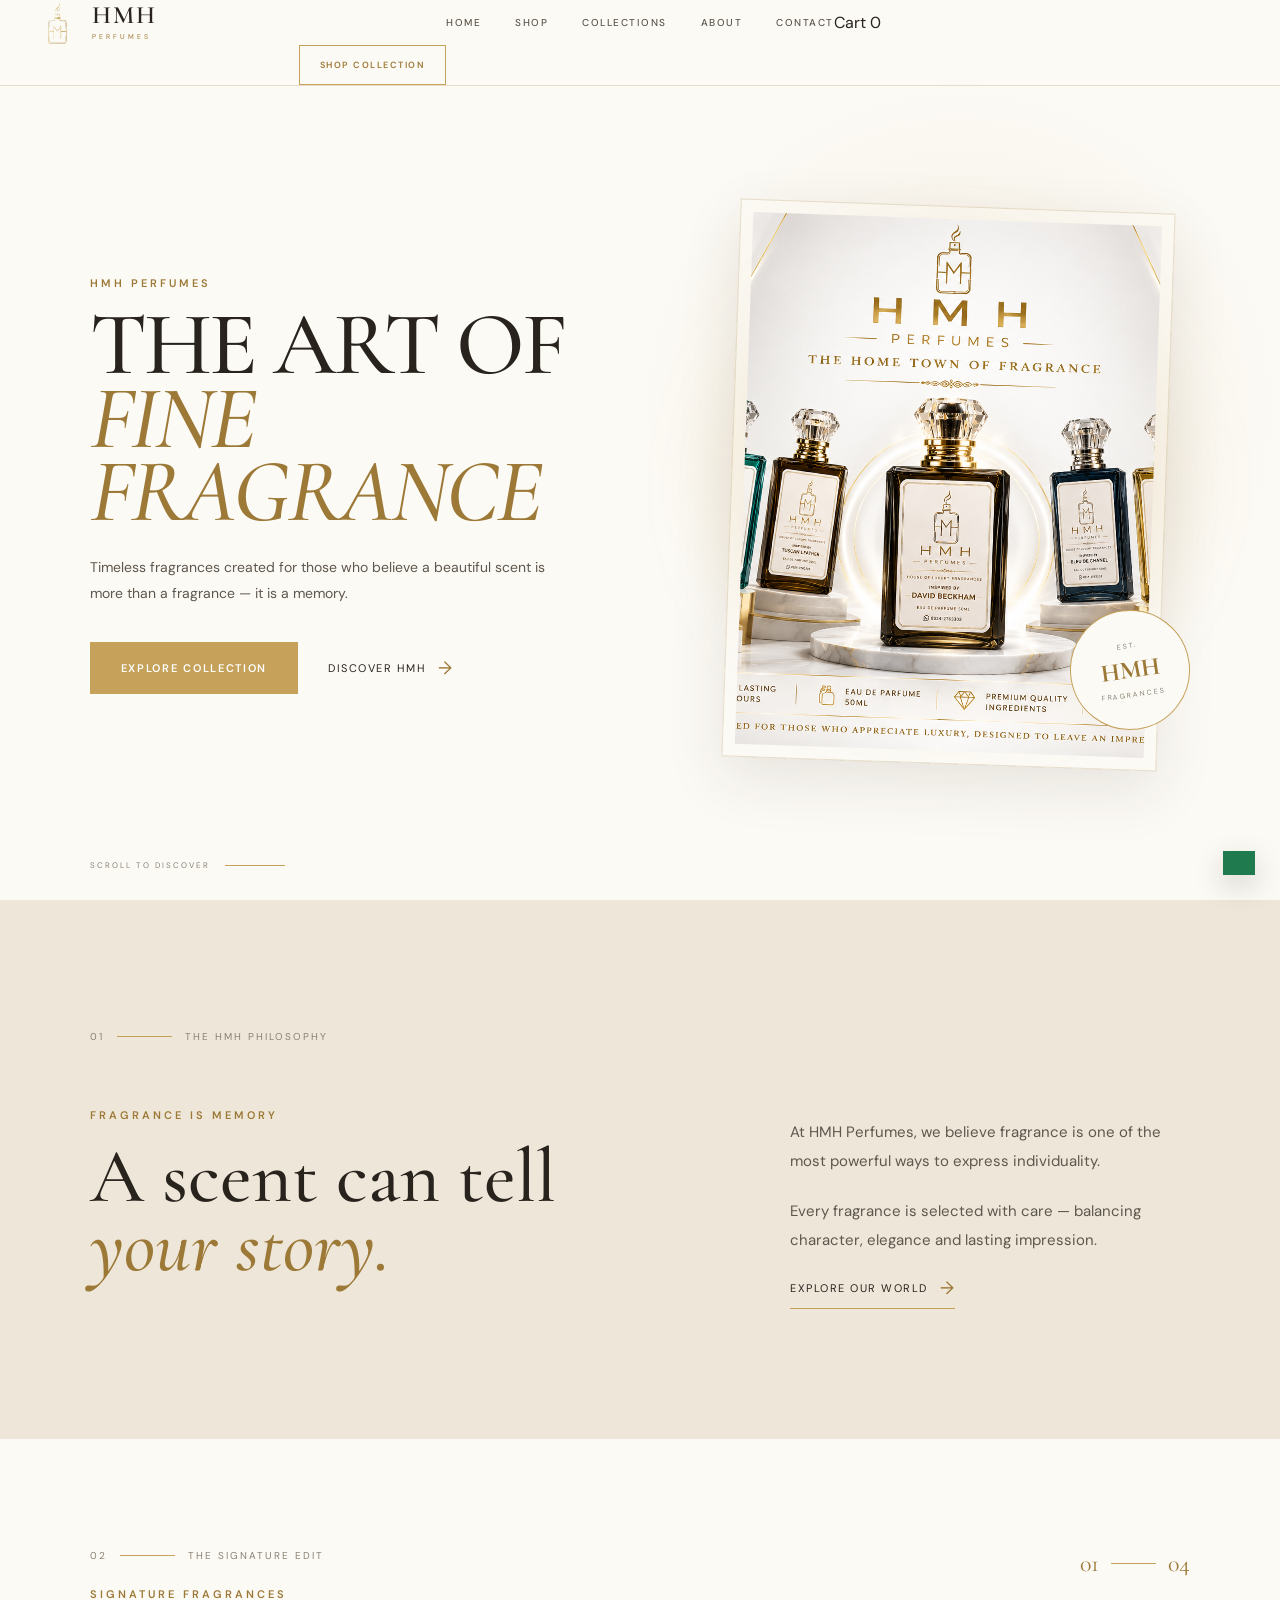
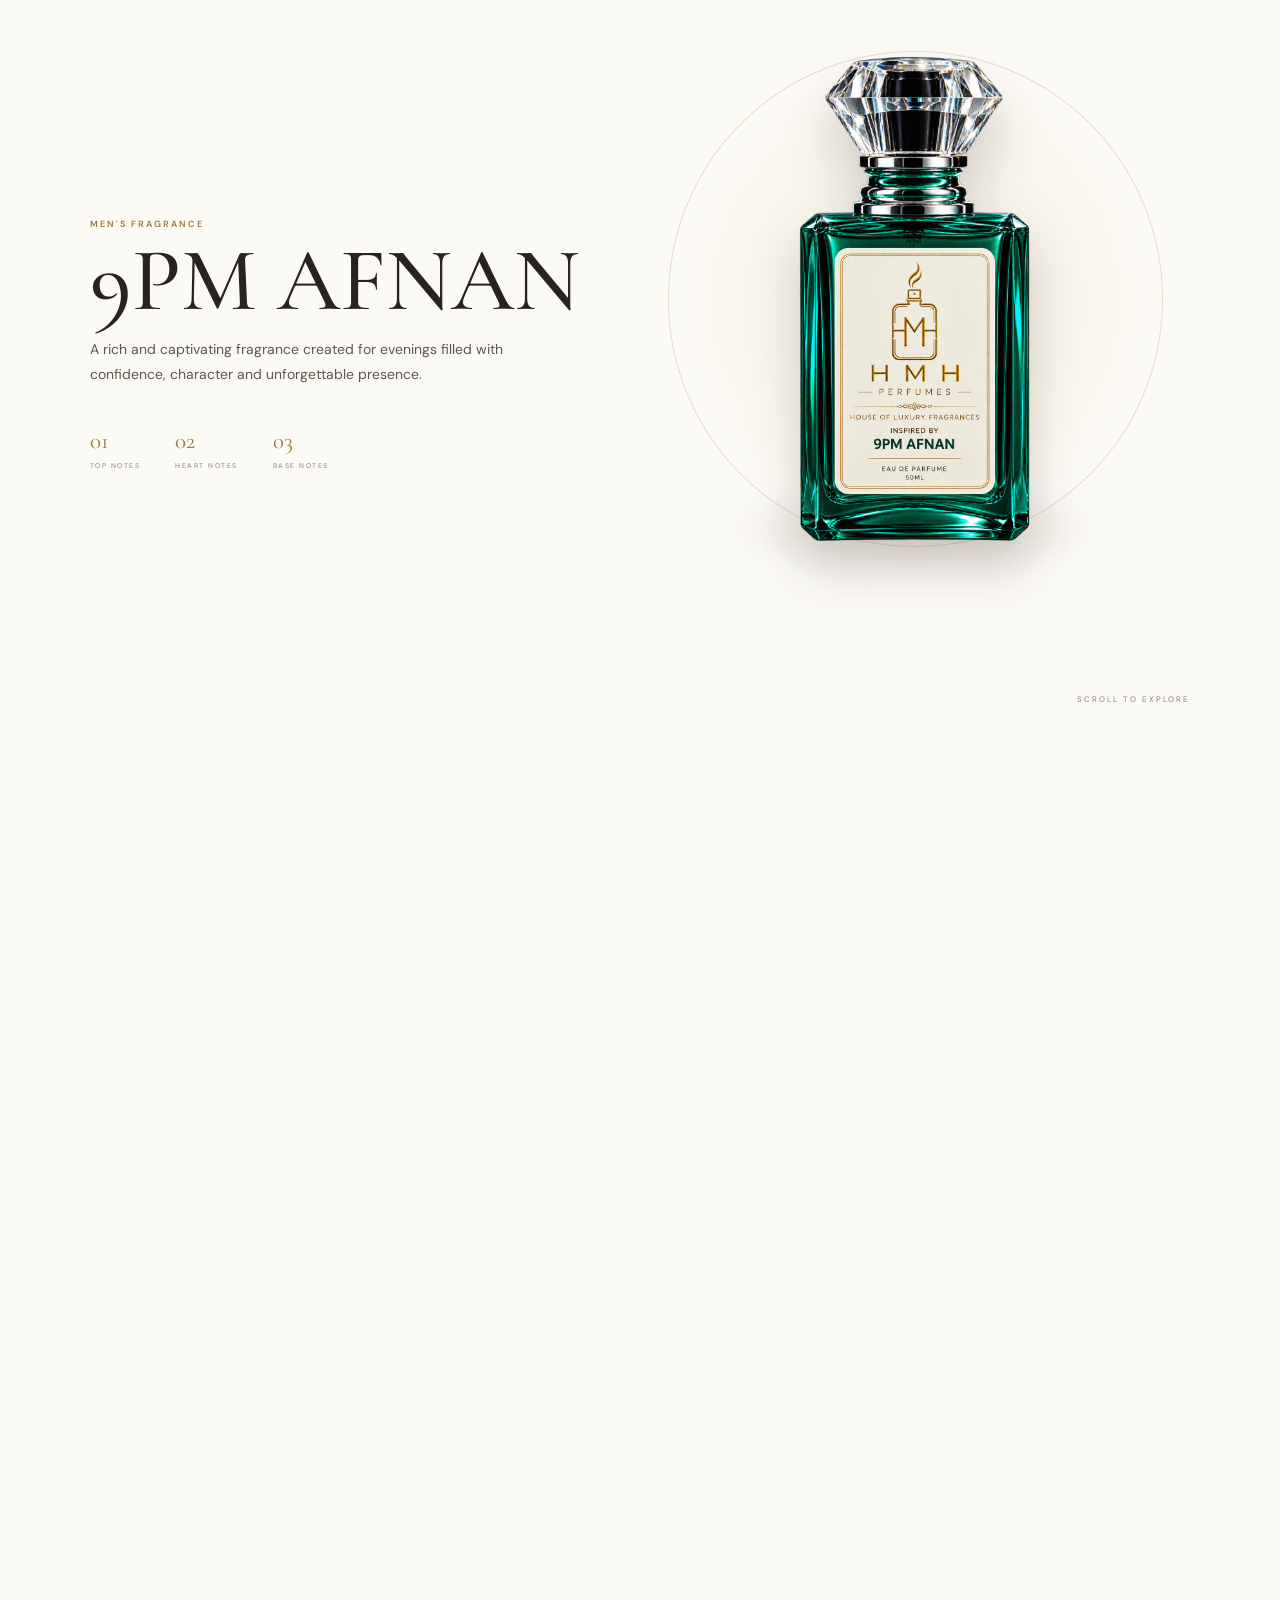
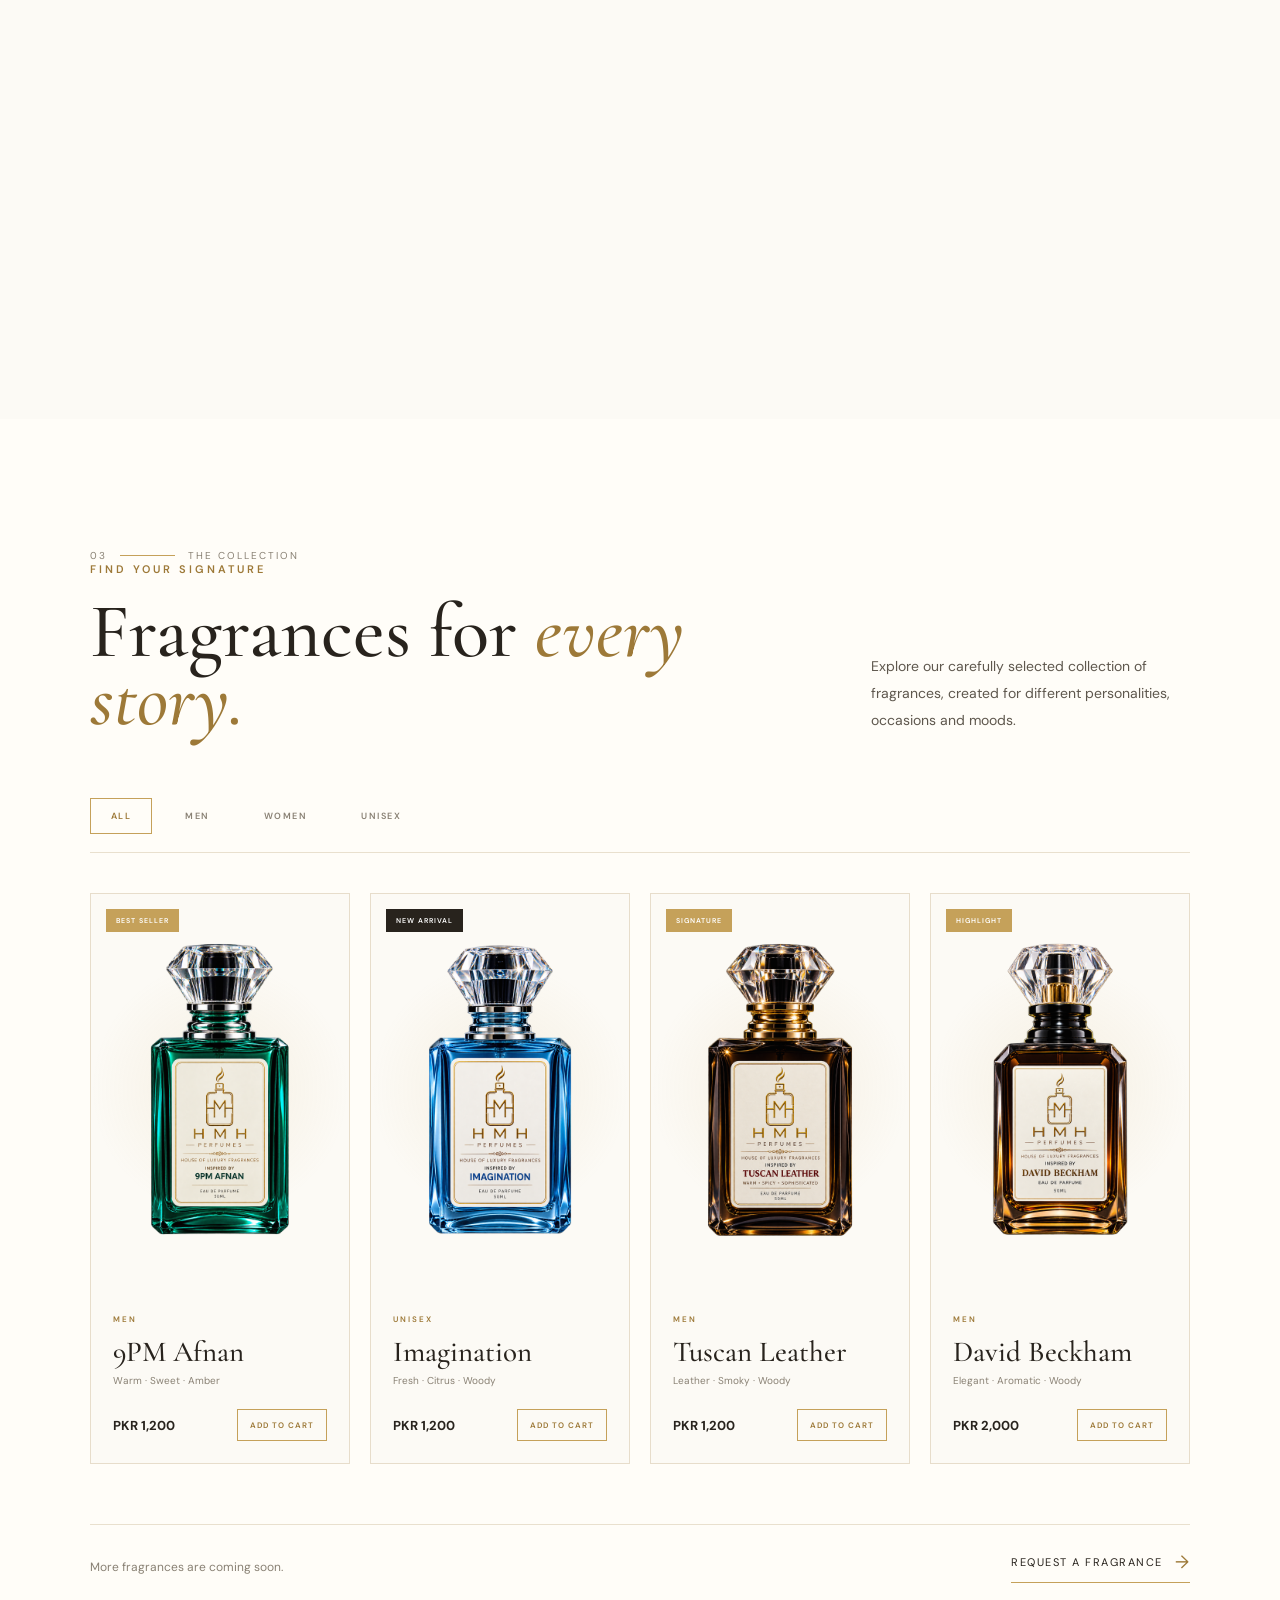
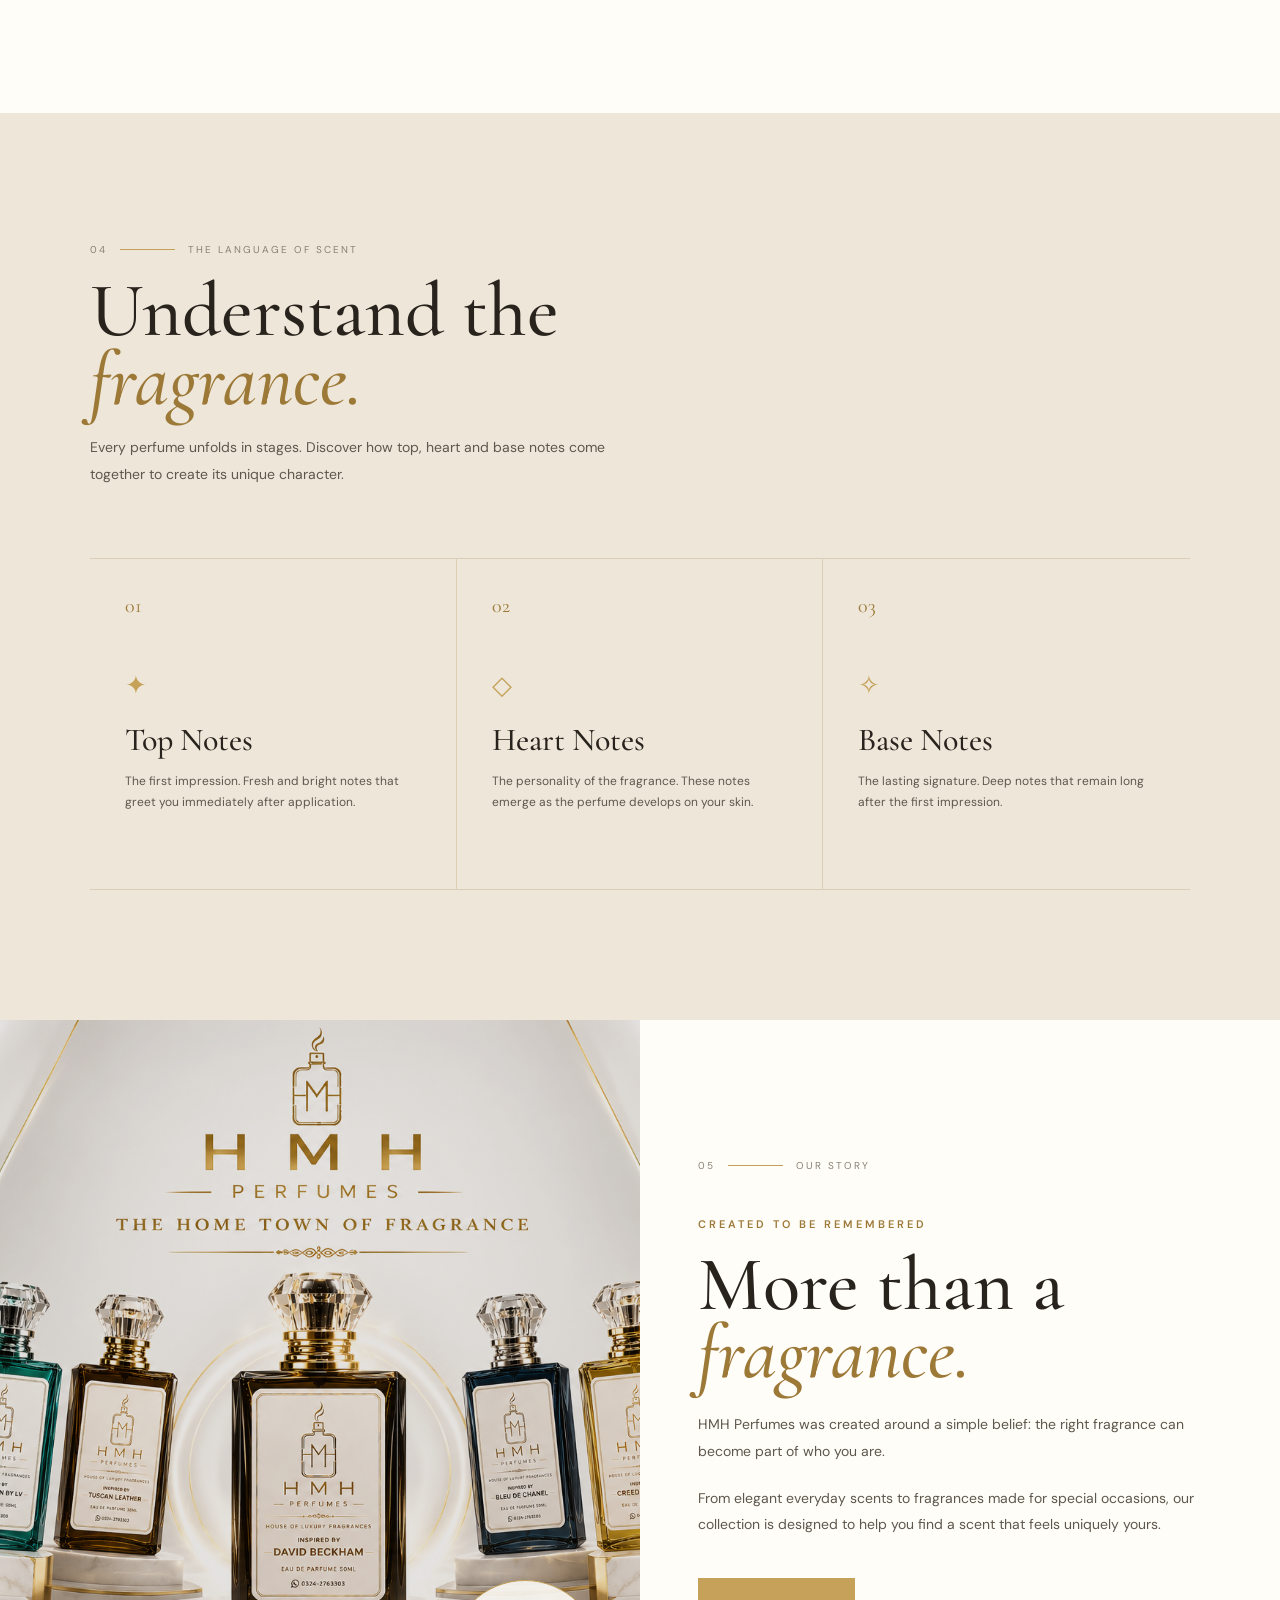
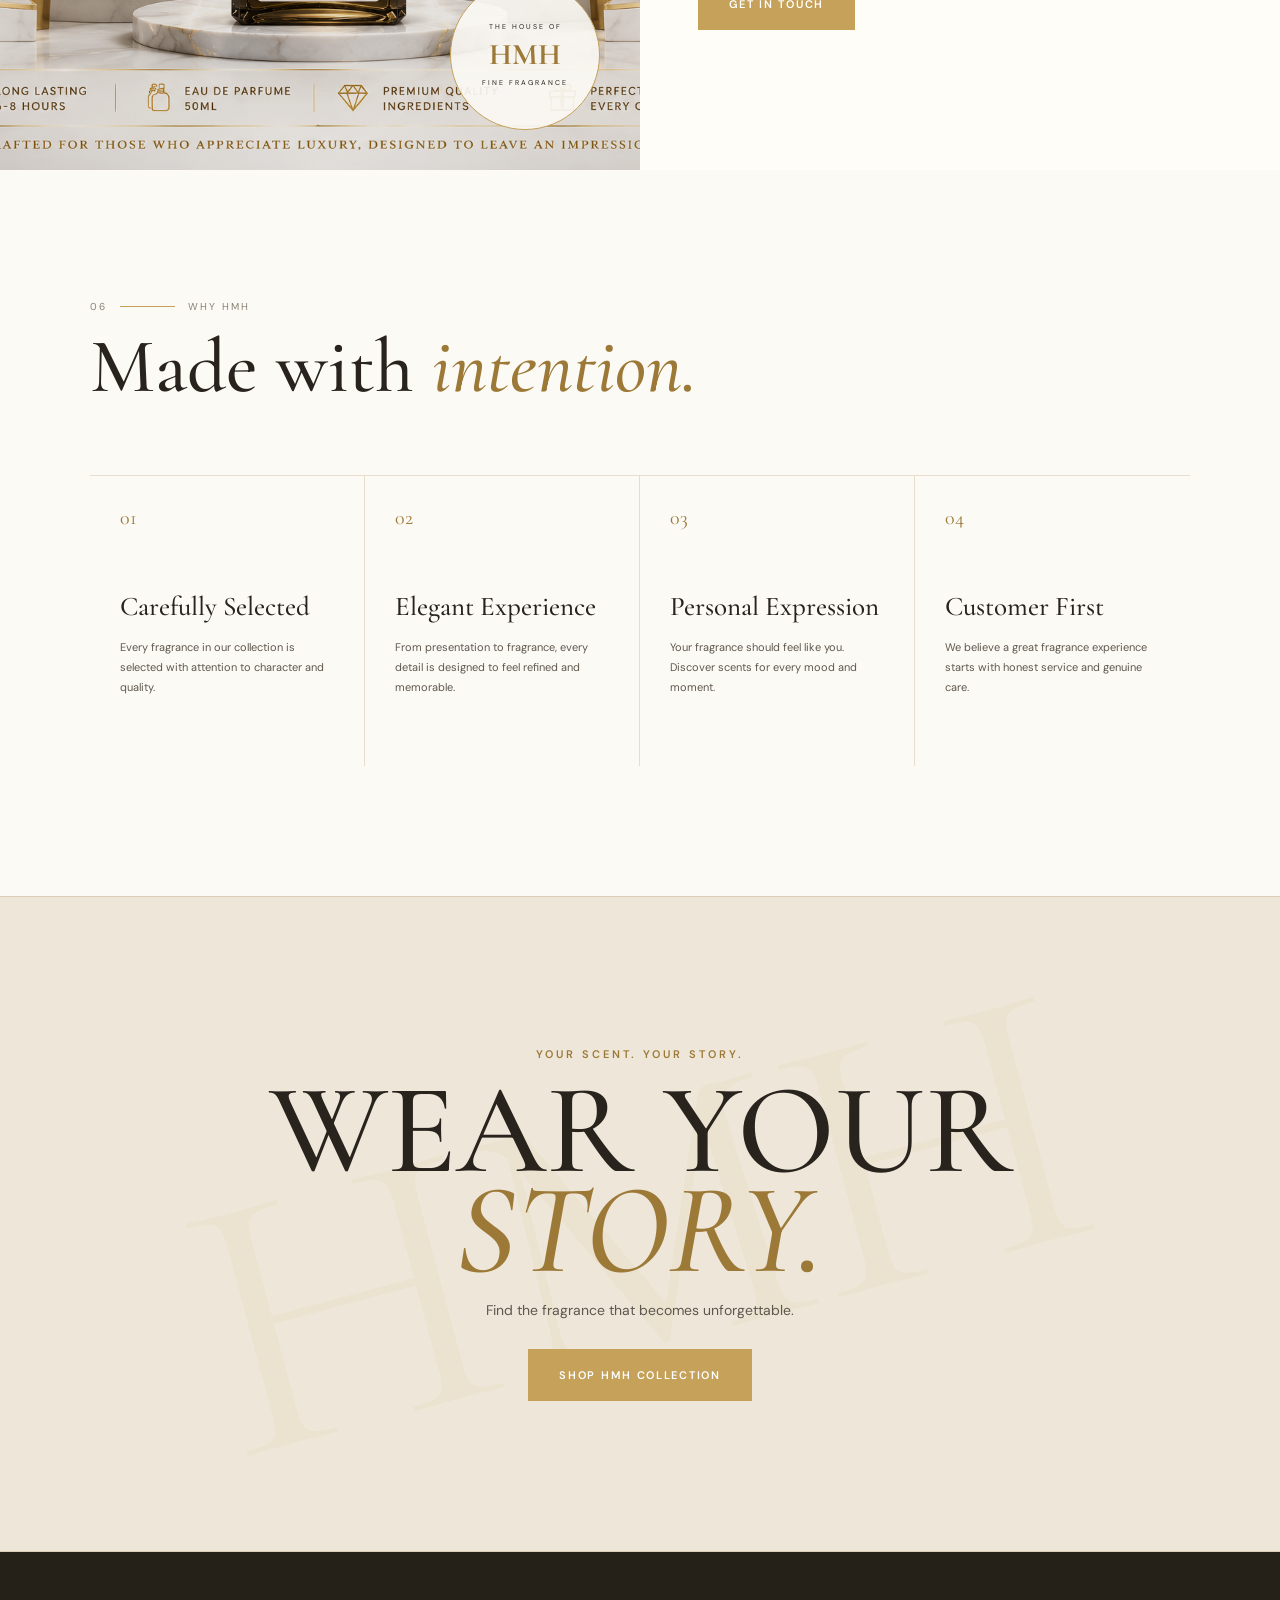
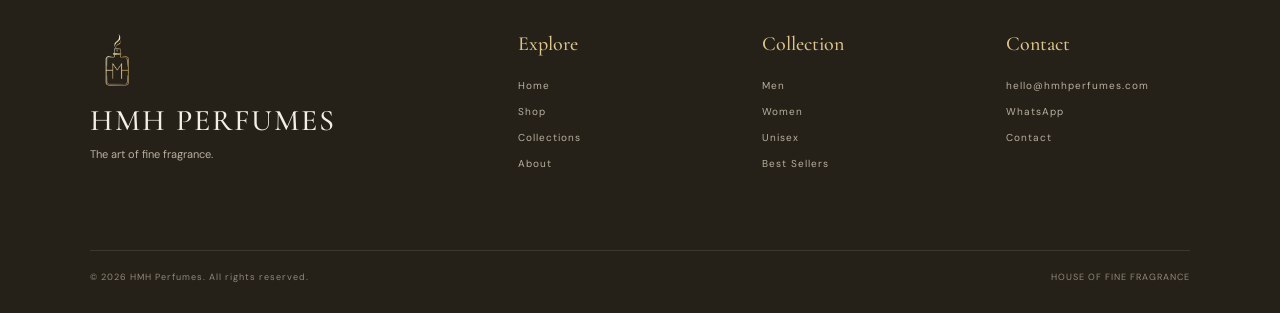
==== commit 232af7f8: "Update website" ====
--- a/index.html
+++ b/index.html
@@ -32,7 +32,7 @@
 
     <div class="header-inner">
 
-        <a href="#home" class="brand">
+        <a href="index.html" class="brand">
 
             <img
                 src="images/WhatsApp_Image_2026-09-05_at_12.46.24_AM-removebg-preview.png"
@@ -47,14 +47,18 @@
         </a>
 
         <nav class="desktop-nav">
-            <a href="#home">Home</a>
-            <a href="#perfumes">Perfumes</a>
-            <a href="#collection">Collection</a>
-            <a href="#about">Our Story</a>
-            <a href="#contact">Contact</a>
+            <a href="index.html">Home</a>
+            <a href="shop.html">Shop</a>
+            <a href="categories.html">Collections</a>
+            <a href="about.html">About</a>
+            <a href="contact.html">Contact</a>
         </nav>
 
-        <a href="#collection" class="header-btn">
+        <a href="cart.html" class="cart-link">
+            Cart <span class="cart-count">0</span>
+        </a>
+
+        <a href="shop.html" class="header-btn">
             Shop Collection
         </a>
 
@@ -68,13 +72,14 @@
 
     <div class="mobile-menu" id="mobileMenu">
 
-        <a href="#home">Home</a>
-        <a href="#perfumes">Perfumes</a>
-        <a href="#collection">Collection</a>
-        <a href="#about">Our Story</a>
-        <a href="#contact">Contact</a>
-
-        <a href="#collection" class="mobile-shop-btn">
+        <a href="index.html">Home</a>
+        <a href="shop.html">Shop</a>
+        <a href="categories.html">Collections</a>
+        <a href="about.html">About</a>
+        <a href="contact.html">Contact</a>
+        <a href="cart.html" class="mobile-cart-link">Cart <span class="cart-count">0</span></a>
+
+        <a href="shop.html" class="mobile-shop-btn">
             Shop Collection
         </a>
 
@@ -110,11 +115,11 @@
 
         <div class="hero-actions">
 
-            <a href="#collection" class="gold-btn">
+            <a href="shop.html" class="gold-btn">
                 Explore Collection
             </a>
 
-            <a href="#about" class="text-btn">
+            <a href="about.html" class="text-btn">
                 Discover HMH
                 <span>→</span>
             </a>
@@ -130,7 +135,7 @@
         <div class="hero-frame">
 
             <img
-                src="images/hero-perfume.jpg"
+                src="images/7ec647c2-67eb-49c8-bc71-bbcf4a15b75e.png"
                 alt="HMH Perfume"
             >
 
@@ -189,7 +194,7 @@
                 impression.
             </p>
 
-            <a href="#collection" class="line-link">
+            <a href="shop.html" class="line-link">
                 Explore our world <span>→</span>
             </a>
 
@@ -610,7 +615,7 @@
             More fragrances are coming soon.
         </p>
 
-        <a href="#contact" class="line-link">
+        <a href="contact.html" class="line-link">
             Request a fragrance <span>→</span>
         </a>
 
@@ -712,7 +717,7 @@
         <div class="about-overlay"></div>
 
         <img
-            src="images/hero-perfume.jpg"
+            src="images/7ec647c2-67eb-49c8-bc71-bbcf4a15b75e.png"
             alt="HMH Perfumes"
         >
 
@@ -753,7 +758,7 @@
             to help you find a scent that feels uniquely yours.
         </p>
 
-        <a href="#contact" class="gold-btn">
+        <a href="contact.html" class="gold-btn">
             Get in Touch
         </a>
 
@@ -870,7 +875,7 @@
         unforgettable.
     </p>
 
-    <a href="#collection" class="gold-btn">
+    <a href="shop.html" class="gold-btn">
         Shop HMH Collection
     </a>
 
@@ -907,10 +912,10 @@
 
             <h4>Explore</h4>
 
-            <a href="#home">Home</a>
-            <a href="#perfumes">Signature</a>
-            <a href="#collection">Collection</a>
-            <a href="#about">Our Story</a>
+            <a href="index.html">Home</a>
+            <a href="shop.html">Shop</a>
+            <a href="categories.html">Collections</a>
+            <a href="about.html">About</a>
 
         </div>
 
@@ -919,10 +924,10 @@
 
             <h4>Collection</h4>
 
-            <a href="#collection">Men</a>
-            <a href="#collection">Women</a>
-            <a href="#collection">Unisex</a>
-            <a href="#collection">Best Sellers</a>
+            <a href="categories.html">Men</a>
+            <a href="categories.html">Women</a>
+            <a href="categories.html">Unisex</a>
+            <a href="shop.html">Best Sellers</a>
 
         </div>
 
@@ -939,8 +944,8 @@
                 WhatsApp
             </a>
 
-            <a href="#">
-                Instagram
+            <a href="contact.html">
+                Contact
             </a>
 
         </div>
@@ -1073,8 +1078,9 @@
     class="floating-whatsapp"
     aria-label="Contact HMH Perfumes on WhatsApp"
 >
-    <span>WhatsApp</span>
-    <strong>↗</strong>
+    <svg viewBox="0 0 24 24" aria-hidden="true" focusable="false">
+        <path d="M19.11 4.89A9.94 9.94 0 0 0 12 2.5a10 10 0 0 0-8.65 15.14L2.5 21.5l4.11-1.08A10 10 0 0 0 12 22.5a10 10 0 0 0 7.11-17.61ZM12 20.5a8.08 8.08 0 0 1-4.08-1.1l-.29-.17-2.43.64.65-2.35-.19-.3A8.08 8.08 0 1 1 20.08 12 8.19 8.19 0 0 1 12 20.5Zm4.4-6.14c-.24-.12-1.42-.7-1.64-.78-.22-.08-.38-.12-.54.12-.16.24-.62.78-.76.94-.14.16-.28.18-.52.06-.24-.12-1.01-.37-1.92-1.18-.71-.63-1.18-1.4-1.32-1.64-.14-.24-.01-.37.11-.49.11-.11.24-.28.36-.42.12-.14.16-.24.24-.4.08-.16.04-.3-.02-.42-.06-.12-.54-1.29-.74-1.77-.2-.48-.4-.42-.54-.43h-.46c-.16 0-.42.06-.64.3-.22.24-.84.82-.84 2 0 1.17.86 2.32.98 2.48.12.16 1.68 2.57 4.07 3.59.57.25 1.01.4 1.35.52.57.18 1.09.16 1.5.1.46-.07 1.42-.58 1.62-1.13.2-.55.2-1.02.14-1.12-.06-.1-.22-.16-.46-.28Z"/>
+    </svg>
 </a>
 
 
